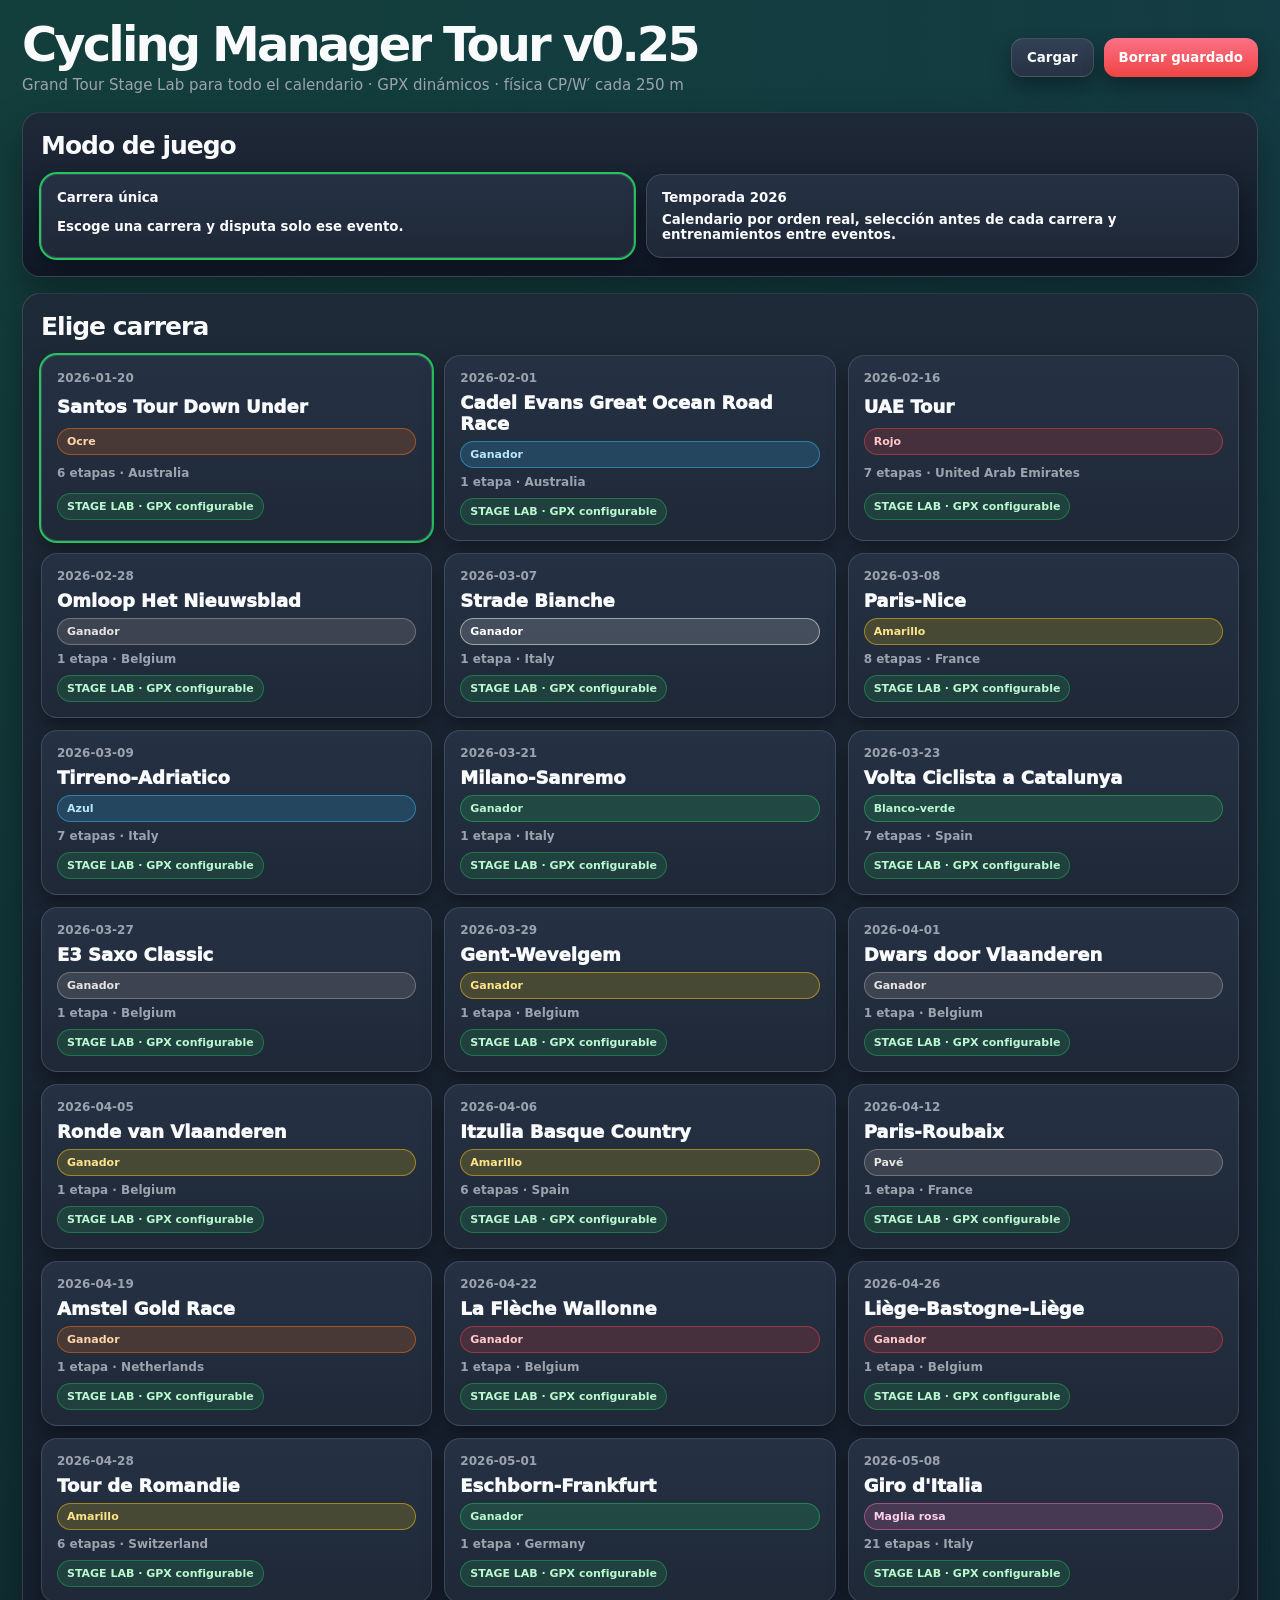
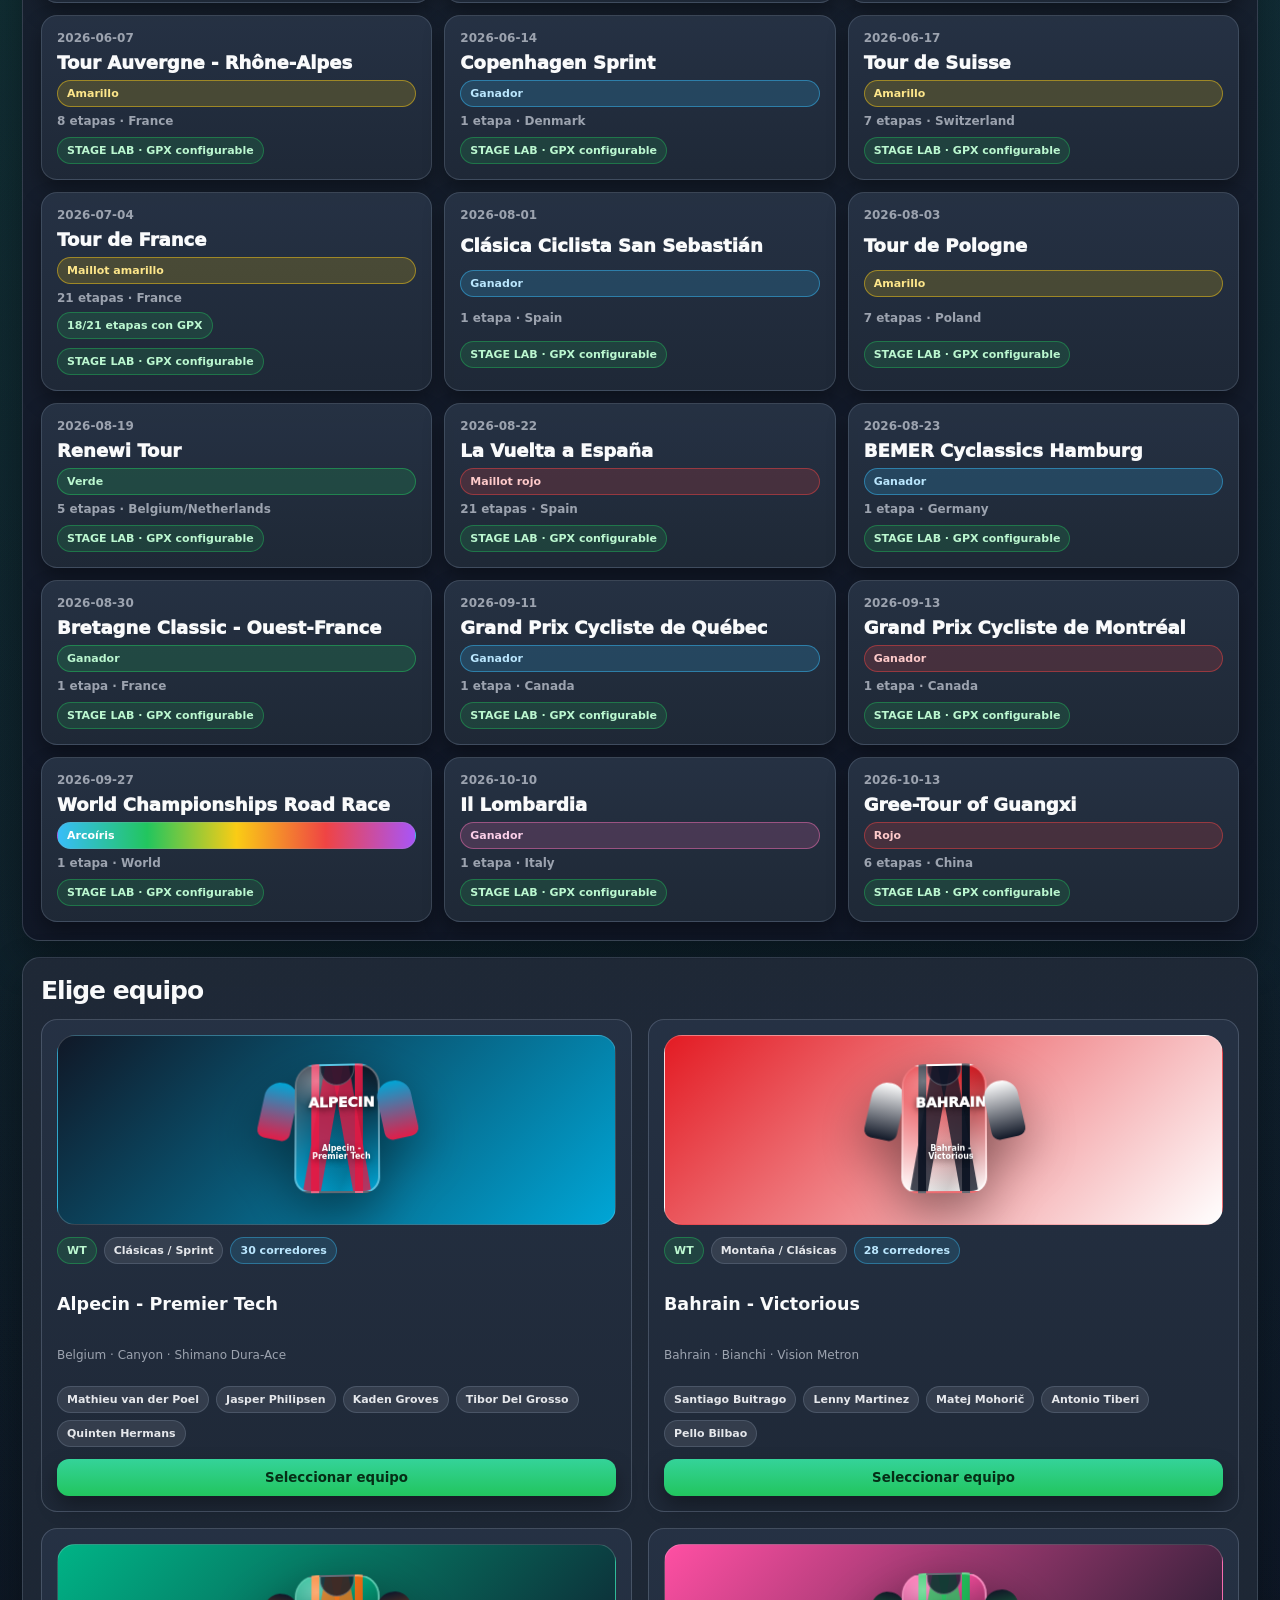
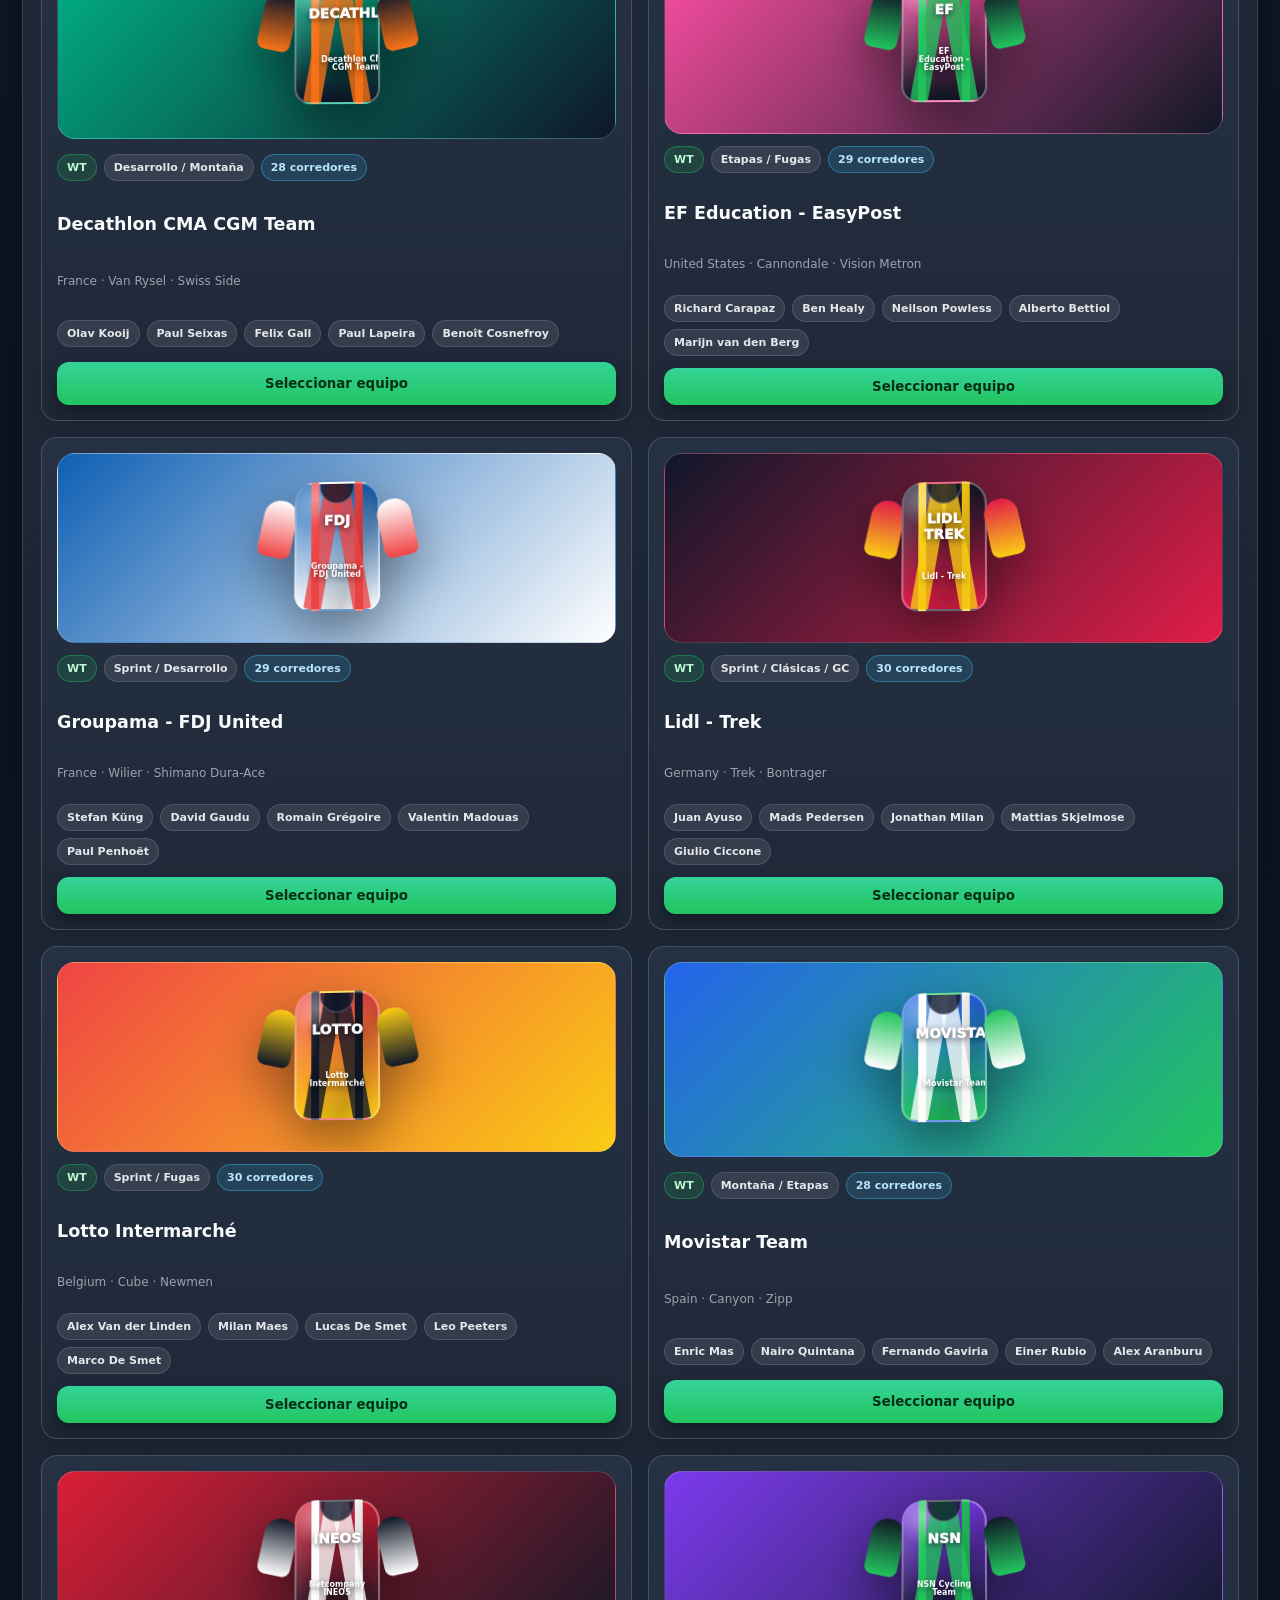
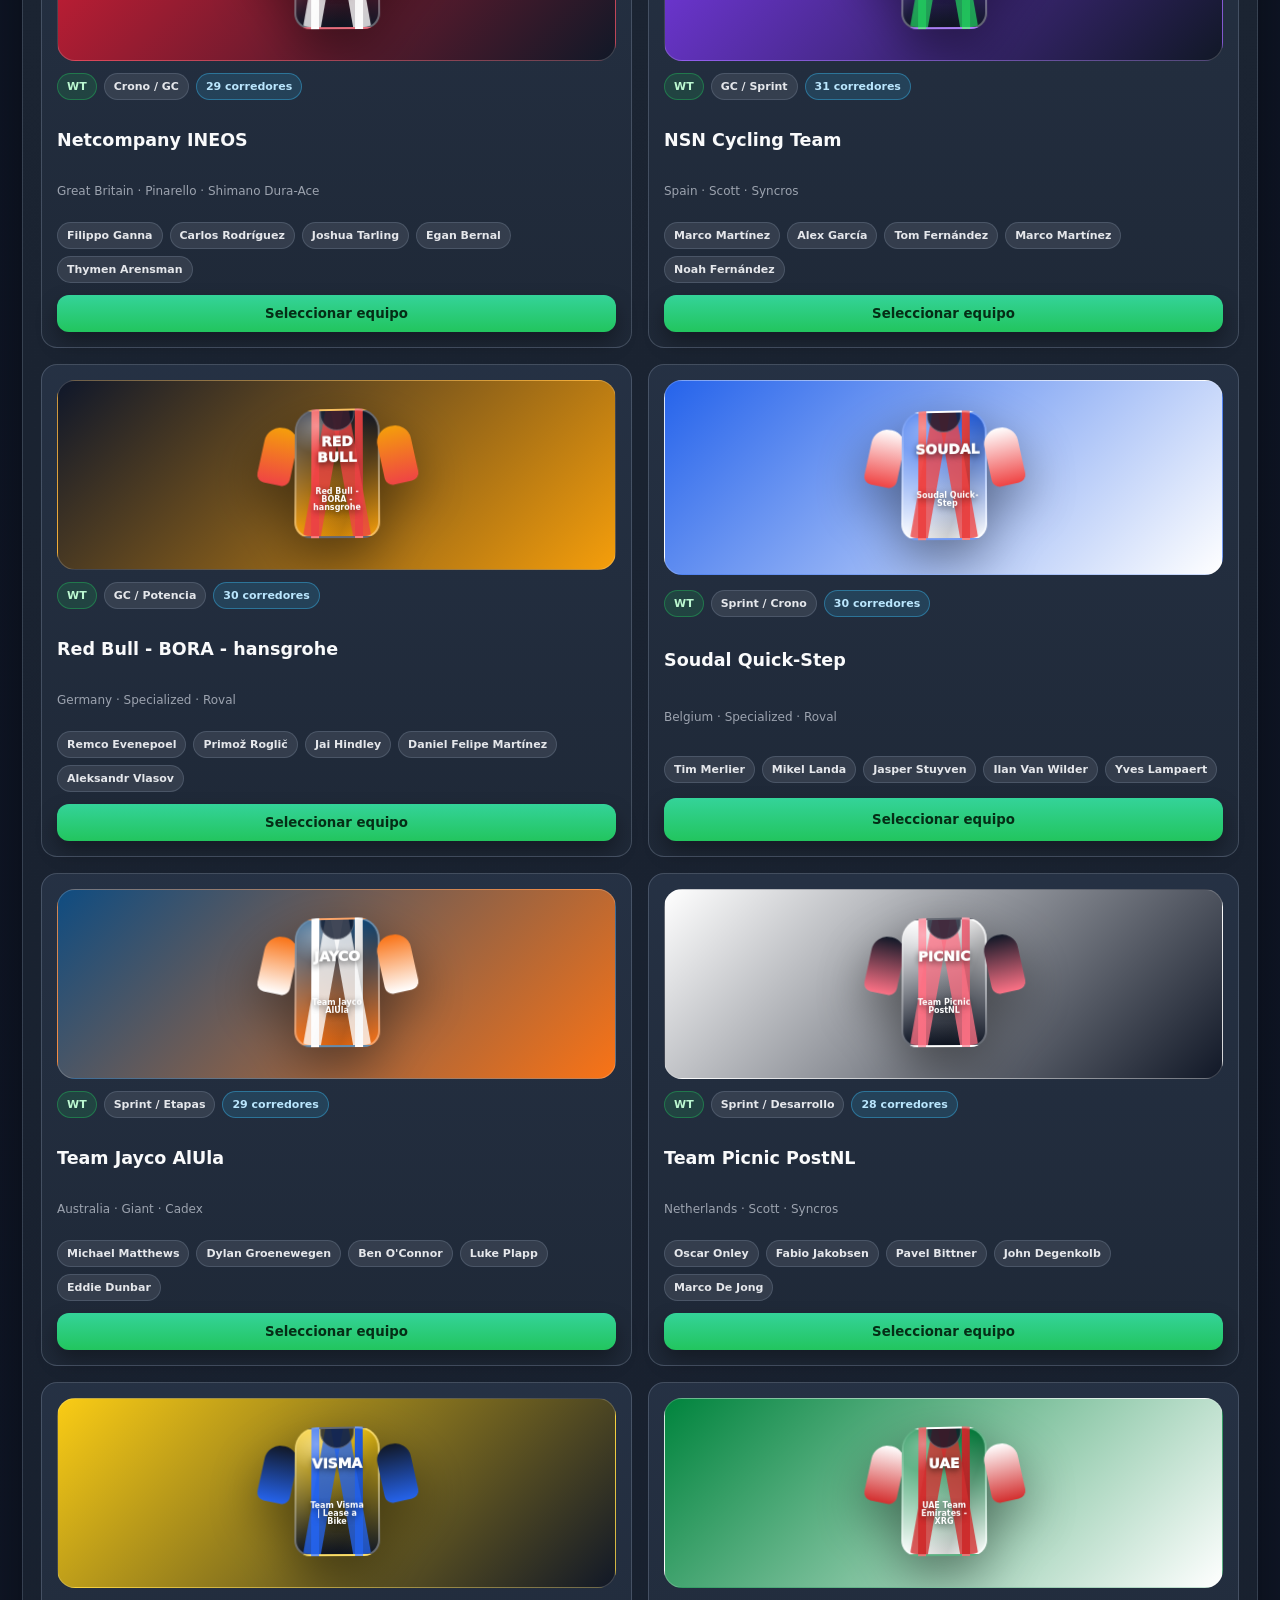
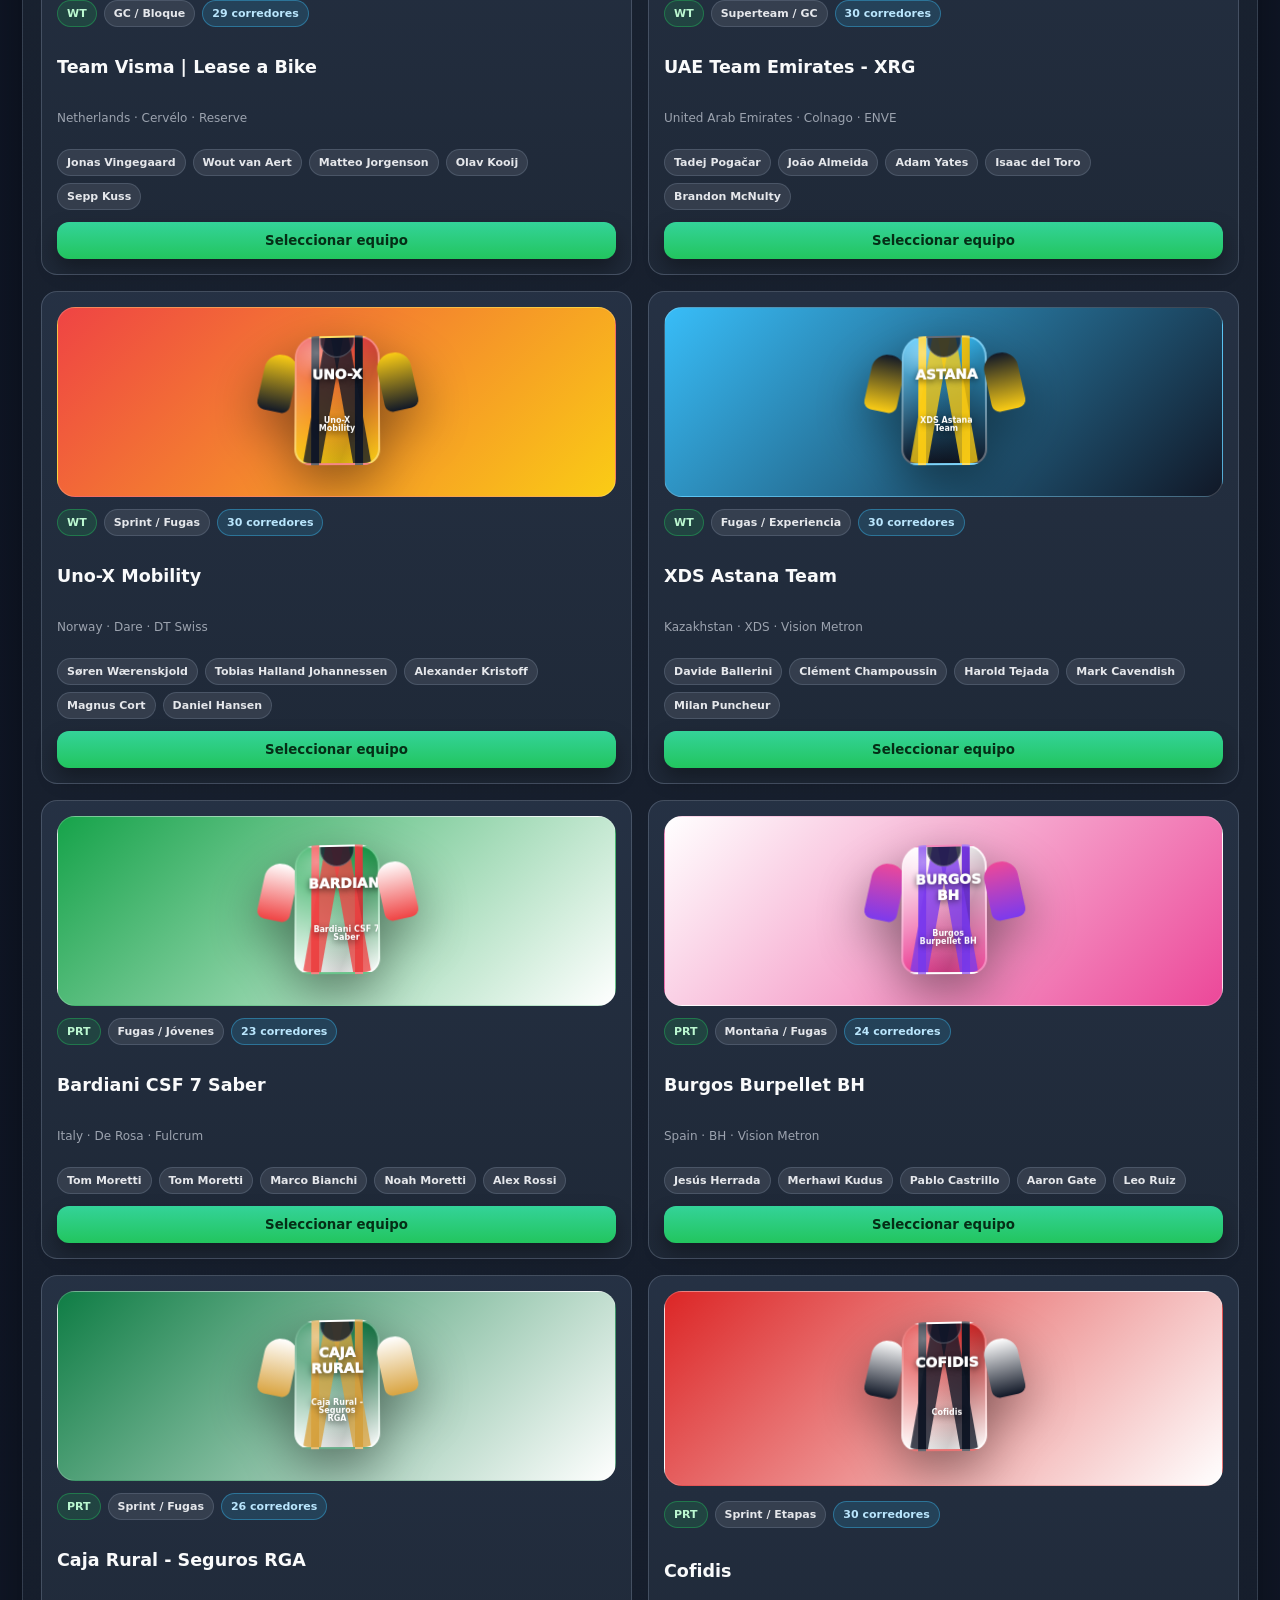
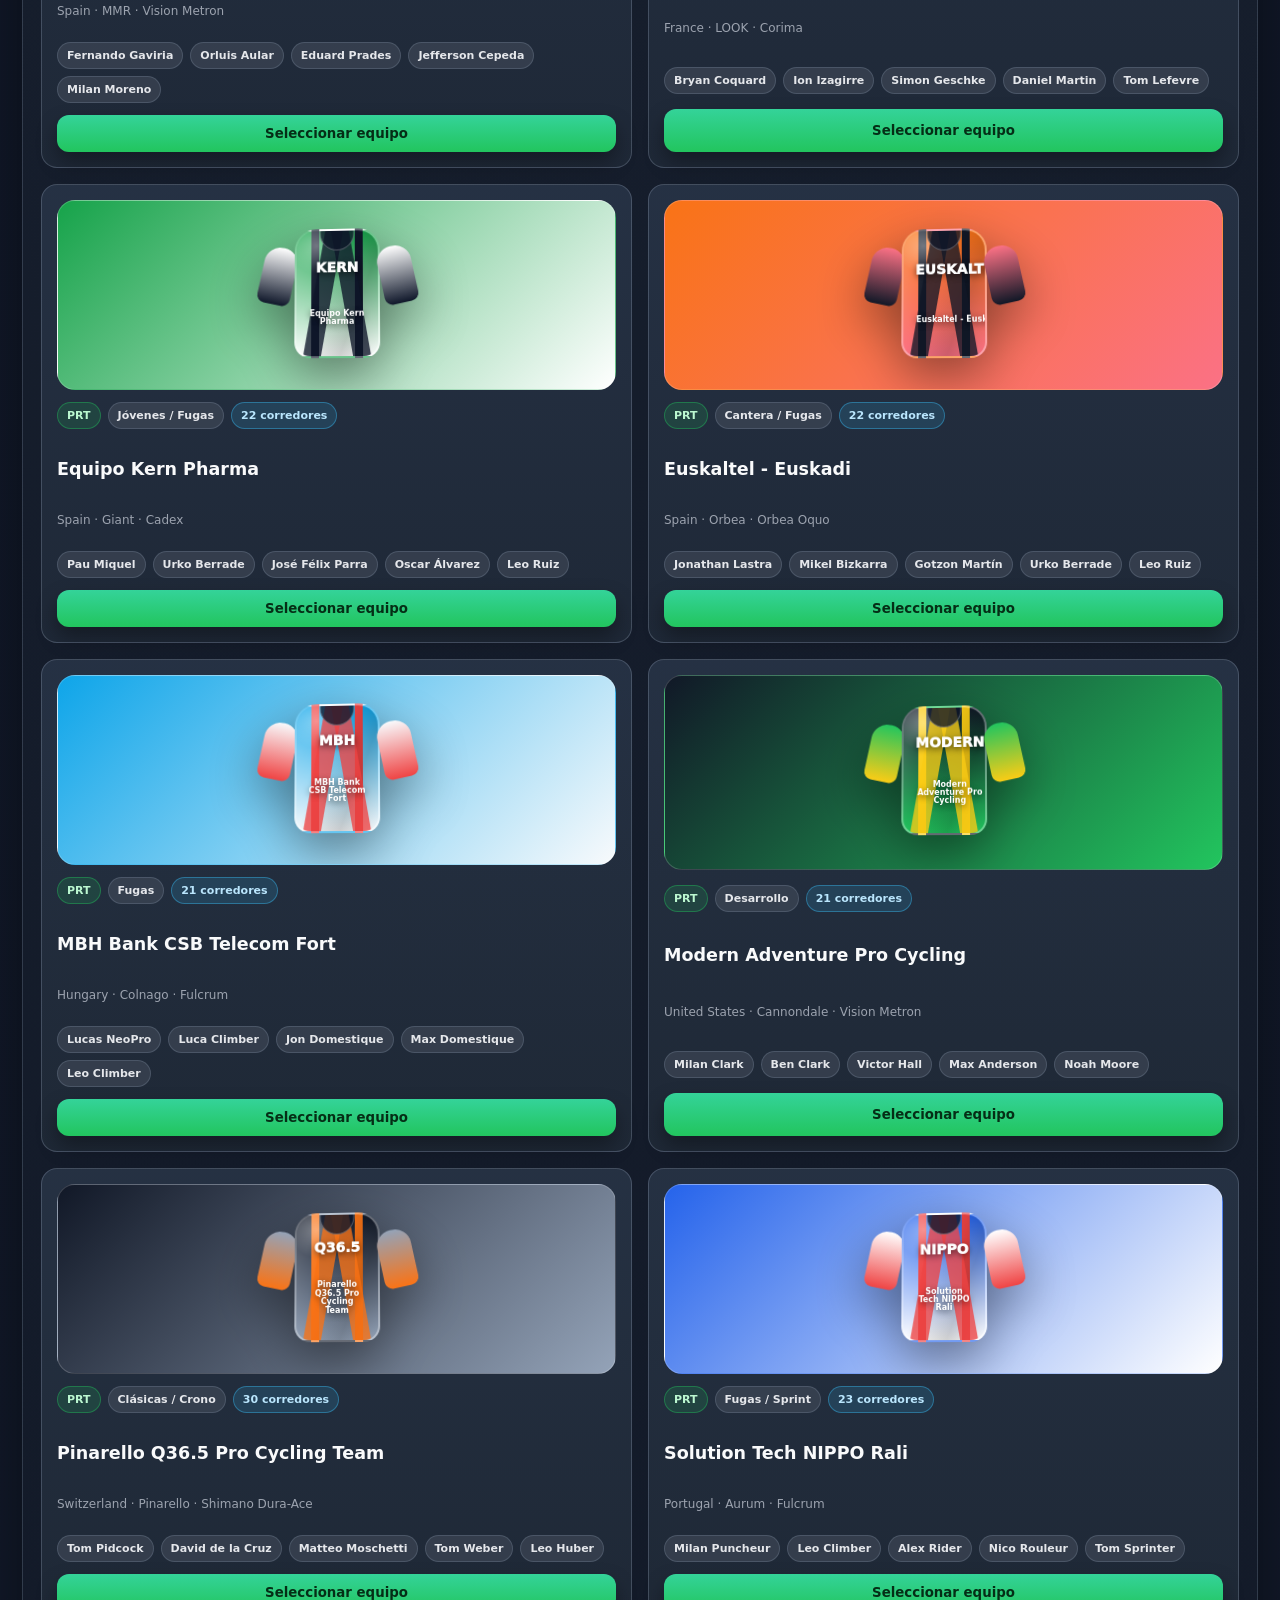
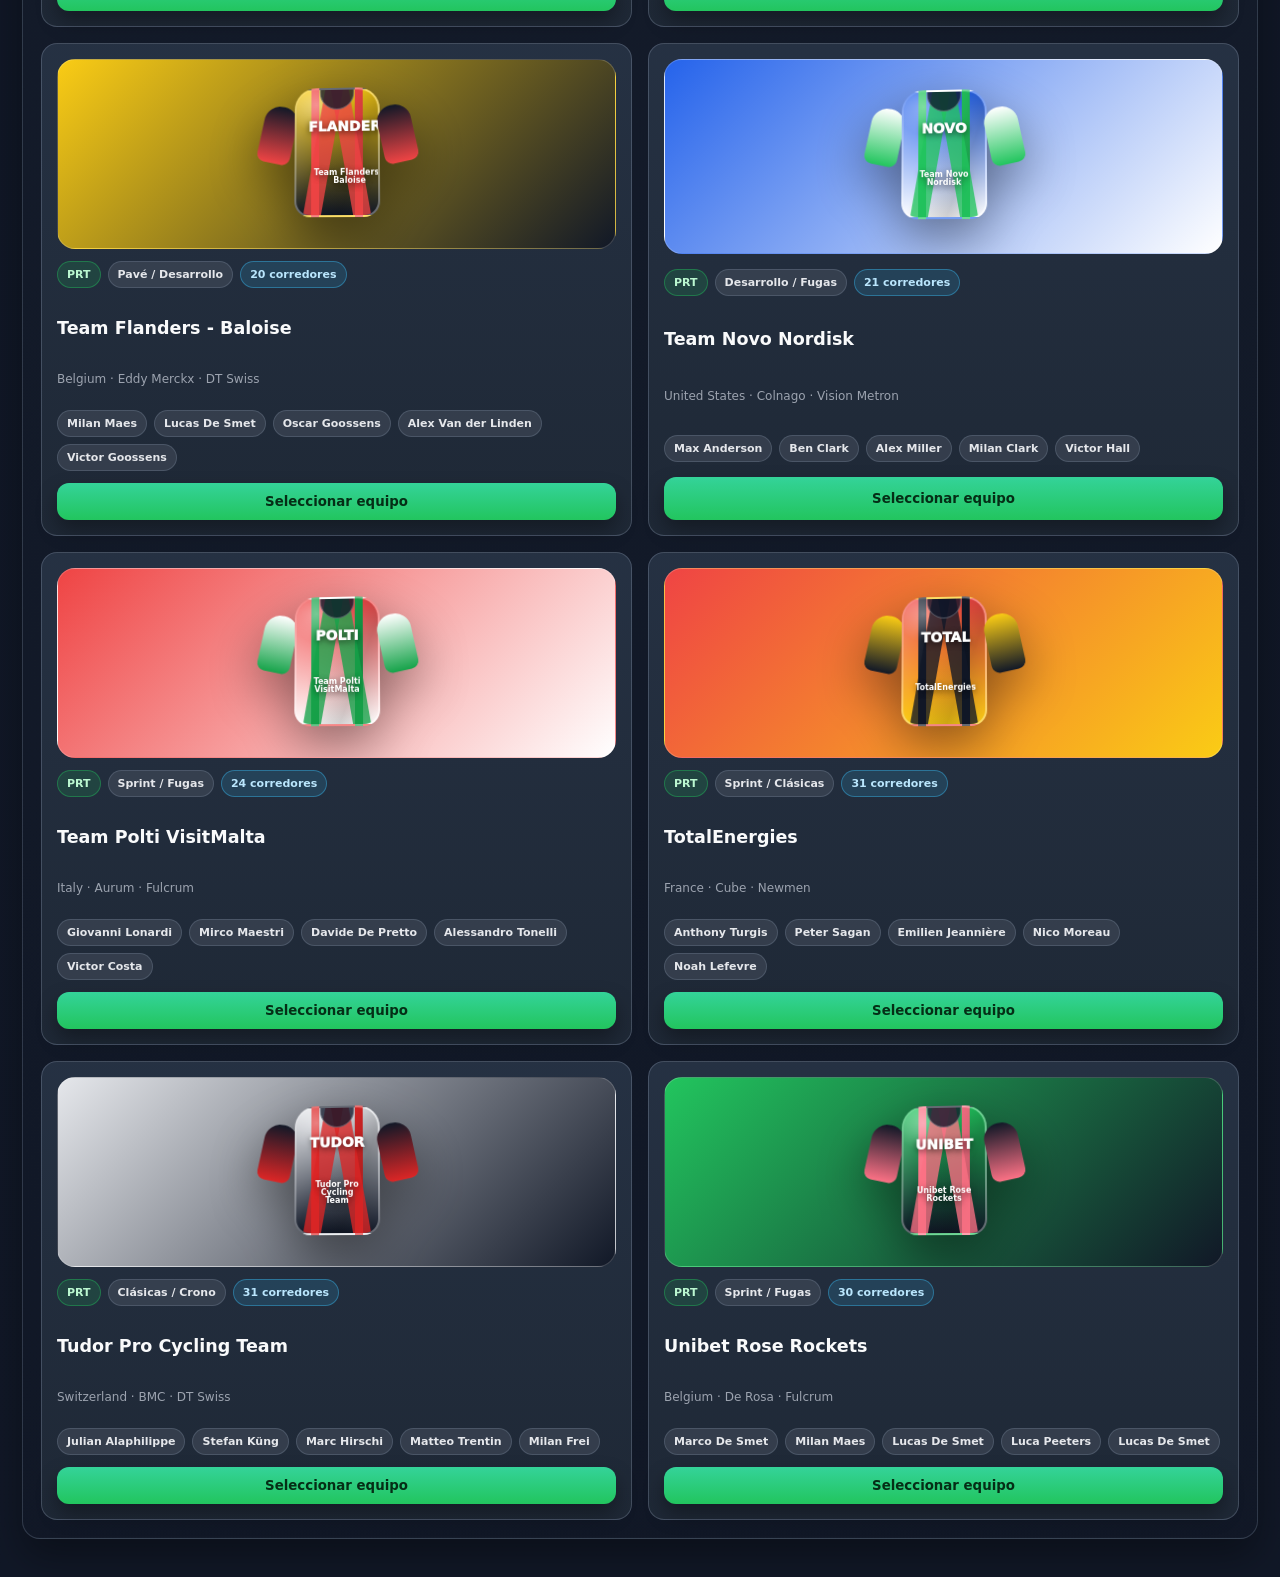
==== index.html @ ff87eb63 "Add files via upload" ====
<!DOCTYPE html>
<html lang="es">
<head>
  <meta charset="UTF-8" />
  <meta name="viewport" content="width=device-width, initial-scale=1.0" />
  <meta name="theme-color" content="#0b1120" />
  <title>Cycling Manager v0.25 · Grand Tour Stage Lab</title>
  <link rel="stylesheet" href="styles.css" />
  <link rel="stylesheet" href="v024.css" />
  <link rel="stylesheet" href="gpx.css" />
  <link rel="stylesheet" href="stage-lab-integration.css" />
</head>
<body>
  <div id="app"></div>

  <script src="data.js"></script>
  <script src="v024-data.js"></script>

  <!-- GPX data and route/elevation engine must load before game.js -->
  <script src="gpx-stage-data.js"></script>
  <script src="gpx-engine.js"></script>

  <script src="game.js"></script>
  <script src="v024-expansion.js"></script>

  <!-- Runtime hooks: 250 m physics + interactive profile/route -->
  <script src="gpx-integration.js"></script>

  <!-- v0.24+ hotfix: robust roster confirmation and safe persistence -->
  <script src="v024-plus-fix.js"></script>

  <!-- v0.25: Grand Tour Stage Lab for every calendar event -->
  <script src="stage-lab-integration.js"></script>
</body>
</html>
---- styles.css ----
/* ============================================================
   CYCLING MANAGER TOUR v0.19
   styles.css
   ============================================================ */
:root{--bg:#0b1120;--panel:#1f2937;--panel2:#263244;--panel3:#334155;--text:#f9fafb;--muted:#9ca3af;--border:rgba(148,163,184,.24);--green:#22c55e;--blue:#38bdf8;--red:#ef4444;--orange:#f59e0b;--yellow:#facc15;--pink:#f472b6;--shadow:rgba(0,0,0,.34);--radius:18px}
*{box-sizing:border-box}body{margin:0;font-family:Inter,system-ui,-apple-system,BlinkMacSystemFont,"Segoe UI",sans-serif;color:var(--text);background:radial-gradient(circle at top left,rgba(34,197,94,.18),transparent 32%),radial-gradient(circle at top right,rgba(56,189,248,.14),transparent 32%),linear-gradient(180deg,#0b1120,#111827);font-size:15px}#app{width:min(100%,1780px);margin:0 auto;padding:22px}button,select,input{font-family:inherit}button{border:0;border-radius:12px;padding:11px 15px;background:linear-gradient(180deg,#34d399,var(--green));color:#052e16;font-weight:900;cursor:pointer;box-shadow:0 10px 20px var(--shadow)}button:hover{filter:brightness(1.07);transform:translateY(-1px)}button.secondary,.tab{background:linear-gradient(180deg,var(--panel3),#273244);color:var(--text);border:1px solid var(--border)}button.danger{background:linear-gradient(180deg,#fb7185,var(--red));color:#fff}select{width:100%;padding:10px;border-radius:12px;background:#0f172a;color:var(--text);border:1px solid var(--border);font-weight:800}input[type=range]{width:100%;accent-color:var(--green)}.header{display:flex;justify-content:space-between;gap:16px;align-items:center;margin-bottom:18px}.header h1{margin:0;font-size:clamp(30px,4vw,48px);letter-spacing:-.06em;line-height:.95}.header p{margin:8px 0 0;color:var(--muted)}.top-actions{display:flex;flex-wrap:wrap;gap:10px;justify-content:flex-end}.panel{background:linear-gradient(180deg,rgba(31,41,55,.98),rgba(17,24,39,.98));border:1px solid var(--border);border-radius:var(--radius);padding:18px;box-shadow:0 18px 38px var(--shadow);overflow-x:auto;margin-bottom:16px}.panel h2{margin:0 0 14px;font-size:25px;letter-spacing:-.04em}.panel h3{margin:18px 0 10px}.grid{display:grid;gap:16px}.grid.teams{grid-template-columns:repeat(2,minmax(0,1fr))}.grid.director{grid-template-columns:minmax(0,1.15fr) minmax(440px,.85fr)}.grid.two,.grid.live-grid{grid-template-columns:minmax(0,1fr) minmax(380px,.75fr)}.muted{color:var(--muted)}.small{font-size:12px}.badge-row,.chip-row,.preset-row{display:flex;gap:7px;flex-wrap:wrap;align-items:center}.badge,.chip{display:inline-flex;align-items:center;padding:6px 9px;border-radius:999px;background:rgba(75,85,99,.48);border:1px solid var(--border);color:#e5e7eb;font-size:11px;font-weight:900}.badge.green{background:rgba(34,197,94,.15);color:#bbf7d0;border-color:rgba(34,197,94,.4)}.badge.blue{background:rgba(56,189,248,.15);color:#bae6fd;border-color:rgba(56,189,248,.4)}.badge.orange{background:rgba(245,158,11,.15);color:#fde68a;border-color:rgba(245,158,11,.4)}.badge.red{background:rgba(239,68,68,.15);color:#fecaca;border-color:rgba(239,68,68,.4)}.jersey-yellow{background:rgba(250,204,21,.18)!important;color:#fde68a!important;border-color:rgba(250,204,21,.48)!important}.jersey-pink{background:rgba(244,114,182,.18)!important;color:#fbcfe8!important;border-color:rgba(244,114,182,.48)!important}.jersey-red{background:rgba(239,68,68,.18)!important;color:#fecaca!important;border-color:rgba(239,68,68,.48)!important}.jersey-green{background:rgba(34,197,94,.18)!important;color:#bbf7d0!important;border-color:rgba(34,197,94,.48)!important}.jersey-blue{background:rgba(56,189,248,.18)!important;color:#bae6fd!important;border-color:rgba(56,189,248,.48)!important}.jersey-white{background:rgba(255,255,255,.16)!important;color:#fff!important;border-color:rgba(255,255,255,.48)!important}.jersey-cobbles{background:rgba(168,162,158,.2)!important;color:#e7e5e4!important;border-color:rgba(168,162,158,.5)!important}.jersey-orange{background:rgba(249,115,22,.18)!important;color:#fed7aa!important;border-color:rgba(249,115,22,.48)!important}.jersey-rainbow{background:linear-gradient(90deg,#38bdf8,#22c55e,#facc15,#ef4444,#a855f7)!important;color:#fff!important}.jersey-polka{background:radial-gradient(circle at 20% 30%,#ef4444 0 10%,transparent 11%),radial-gradient(circle at 70% 45%,#ef4444 0 9%,transparent 10%),rgba(255,255,255,.15)!important;color:#fff!important}.mode-grid,.race-grid{display:grid;grid-template-columns:repeat(2,minmax(0,1fr));gap:12px}.race-grid{grid-template-columns:repeat(3,minmax(0,1fr))}.mode-card,.race-card,.team-card,.roster-card,.status-card,.rider-control,.material-card,.role-card,.leader-card,.podium-card,.mini-class,.calendar-card,.nutrition-card,.live-rider-card,.training-card,.weather-panel,.ttt-box{background:linear-gradient(180deg,rgba(38,50,68,.98),rgba(31,41,55,.98));border:1px solid var(--border);border-radius:16px;padding:15px}.mode-card,.race-card,.roster-card,.training-card{display:grid;gap:7px;text-align:left;color:var(--text)}.mode-card.active,.race-card.active,.training-card.active{outline:2px solid var(--green)}.race-date{color:#9ca3af;font-size:12px;font-weight:900}.race-title{font-size:18px;font-weight:950}.team-card{display:grid;gap:12px;border-color:rgba(148,163,184,.3)}.season-calendar{display:grid;grid-template-columns:repeat(4,minmax(0,1fr));gap:10px;max-height:560px;overflow:auto;padding-right:6px}.calendar-card{display:grid;gap:6px}.calendar-card.active{outline:2px solid var(--green)}.jersey-card{min-height:190px;display:grid;place-items:center;border-radius:18px;overflow:hidden;perspective:900px;background:linear-gradient(135deg,var(--team-primary),var(--team-secondary));border:1px solid rgba(255,255,255,.18)}.jersey-3d{width:154px;height:134px;display:grid;grid-template-columns:34px 1fr 34px;align-items:start;filter:drop-shadow(0 18px 25px rgba(0,0,0,.42));transform:rotateX(6deg) rotateY(-7deg);transition:.18s ease}.team-card:hover .jersey-3d{transform:rotateX(3deg) rotateY(5deg) scale(1.025)}.jersey-sleeve{height:58px;margin-top:18px;background:linear-gradient(180deg,var(--team-secondary),var(--team-accent));border-radius:16px 16px 8px 8px}.jersey-sleeve.left{transform:rotate(12deg)}.jersey-sleeve.right{transform:rotate(-12deg)}.jersey-body{position:relative;overflow:hidden;height:130px;display:grid;place-items:center;text-align:center;padding:12px;border-radius:22px 22px 16px 16px;background:linear-gradient(90deg,transparent 0 18%,var(--team-accent) 18% 28%,transparent 28% 72%,var(--team-accent) 72% 82%,transparent 82% 100%),linear-gradient(180deg,var(--team-primary),var(--team-secondary));border:2px solid rgba(255,255,255,.35)}.jersey-body:before{content:"";position:absolute;inset:0;background:radial-gradient(circle at 25% 12%,rgba(255,255,255,.35),transparent 22%),linear-gradient(110deg,rgba(255,255,255,.22),transparent 36%,rgba(0,0,0,.18) 70%,transparent)}.jersey-neck{position:absolute;top:-2px;left:50%;width:35px;height:22px;transform:translateX(-50%);background:rgba(15,23,42,.78);border-radius:0 0 18px 18px;border:1px solid rgba(255,255,255,.28);z-index:4}.stripe{position:absolute;top:0;bottom:0;width:18px;background:var(--team-accent);opacity:.78;z-index:1}.stripe-a{left:18px;transform:skewX(-10deg)}.stripe-b{right:18px;transform:skewX(10deg)}.jersey-body span,.jersey-body small{position:relative;z-index:5;color:#fff;text-shadow:0 2px 6px rgba(0,0,0,.6)}.jersey-body span{font-size:14px;font-weight:950}.jersey-body small{display:block;max-width:90px;font-size:8px;line-height:1.05;font-weight:800}.sticky-panel{position:sticky;top:10px;z-index:20}.roster-summary{display:grid;grid-template-columns:280px 1fr;gap:16px;align-items:center}.roster-grid{display:grid;grid-template-columns:repeat(4,minmax(0,1fr));gap:12px}.roster-card.selected{outline:2px solid var(--green);background:linear-gradient(180deg,rgba(34,197,94,.16),rgba(31,41,55,.98))}.chip.selected{background:rgba(34,197,94,.18);color:#bbf7d0;border-color:rgba(34,197,94,.45)}.mini-stats{display:grid;grid-template-columns:repeat(5,1fr);gap:5px;margin-top:10px}.mini-stats span{background:rgba(15,23,42,.48);border:1px solid var(--border);border-radius:10px;padding:6px;text-align:center;font-size:11px;font-weight:850}.tabs{display:flex;gap:8px;flex-wrap:wrap;margin:16px 0}.tab.active{background:linear-gradient(180deg,#34d399,var(--green));color:#052e16}.actionbar{position:sticky;top:10px;z-index:35;display:flex;justify-content:space-between;align-items:center;gap:14px;margin-bottom:16px;padding:14px;border-radius:18px;border:1px solid rgba(34,197,94,.42);background:rgba(15,23,42,.94);backdrop-filter:blur(14px);box-shadow:0 18px 34px rgba(0,0,0,.38)}.actionbar.live{border-color:rgba(56,189,248,.48)}.actionbar strong{font-size:18px}.actionbar p{margin:4px 0 0;color:var(--muted)}.actionbar-buttons{display:flex;gap:10px;flex-wrap:wrap}.bar{height:8px;margin-top:9px;background:rgba(31,41,55,.9);border-radius:999px;overflow:hidden;border:1px solid var(--border)}.bar div{height:100%;background:linear-gradient(90deg,var(--blue),var(--green))}.weather-panel{display:grid;grid-template-columns:1.2fr repeat(3,1fr);gap:10px;margin-bottom:14px}.weather-panel div{display:grid;gap:2px}.weather-panel span,.weather-panel small{color:var(--muted);font-size:12px}.stage-profile-card{display:grid;gap:12px}.stage-title-row{display:flex;justify-content:space-between;gap:14px;align-items:flex-start}.stage-title-row h2{margin:0}.stage-title-row p{margin:5px 0 0;color:var(--muted)}.profile-svg{background:rgba(15,23,42,.58);border:1px solid var(--border);border-radius:16px;overflow:hidden}.profile-svg svg{width:100%;min-height:280px;display:block}.profile-area{fill:rgba(34,197,94,.12)}.profile-line{fill:none;stroke:#86efac;stroke-width:3;stroke-linecap:round;stroke-linejoin:round}.climb-line{stroke:rgba(250,204,21,.6);stroke-dasharray:4 4}.climb-dot{fill:#ef4444;stroke:#fff;stroke-width:1.5}.svg-label{fill:#f9fafb;font-size:11px;font-weight:900;paint-order:stroke;stroke:rgba(15,23,42,.9);stroke-width:4px}.svg-icon{fill:#e5e7eb;font-size:12px;font-weight:900;paint-order:stroke;stroke:rgba(15,23,42,.9);stroke-width:4px}.group-dot.break{fill:#f97316}.group-dot.attack{fill:#a855f7}.group-dot.fav{fill:#22c55e}.group-dot.peloton{fill:#38bdf8}.group-dot.second{fill:#facc15}.group-dot.dropped{fill:#ef4444}.terrain{height:12px;border-radius:4px;opacity:.9}.terrain.flat{fill:#22c55e;background:#22c55e}.terrain.climb{fill:#f97316;background:#f97316}.terrain.hilly{fill:#f59e0b;background:#f59e0b}.terrain.cobbles{fill:#a8a29e;background:#a8a29e}.terrain.wall{fill:#a855f7;background:#a855f7}.terrain.final{fill:#ef4444;background:#ef4444}.terrain.tt{fill:#38bdf8;background:#38bdf8}.legend{display:flex;flex-wrap:wrap;gap:9px}.legend span{display:inline-flex;align-items:center;gap:6px;color:var(--muted);font-size:12px;font-weight:850}.legend b{width:14px;height:14px;display:inline-block;border-radius:4px}.sector-grid{display:grid;grid-template-columns:repeat(3,minmax(0,1fr));gap:8px}.sector-card,.sector-focus,.advice,.radar{background:rgba(15,23,42,.48);border:1px solid var(--border);border-radius:14px;padding:12px}.sector-card{display:grid;gap:3px}.sector-card span,.sector-card small{color:var(--muted);font-size:12px}.advice{display:grid;grid-template-columns:auto 1fr;gap:12px;margin-top:14px}.advice>span{font-size:32px}.advice strong{font-size:17px}.advice p{margin:4px 0 0;color:#d1d5db}.advice.high{border-color:rgba(239,68,68,.45);background:rgba(239,68,68,.11)}.advice.medium{border-color:rgba(245,158,11,.45);background:rgba(245,158,11,.11)}.advice.low{border-color:rgba(34,197,94,.35);background:rgba(34,197,94,.10)}.tv-lanes{display:grid;gap:9px;margin-top:16px}.lane{display:grid;grid-template-columns:170px 1fr;gap:10px;align-items:center;min-height:48px;padding:10px 12px;border-radius:14px;background:rgba(15,23,42,.52);border:1px solid var(--border);border-left:5px solid rgba(148,163,184,.4)}.lane.break{border-left-color:#f97316}.lane.attack{border-left-color:#a855f7}.lane.fav{border-left-color:#22c55e}.lane.peloton{border-left-color:#38bdf8}.lane.second{border-left-color:#facc15}.lane.dropped{border-left-color:#ef4444}.lane strong{font-size:14px}.lane span{color:var(--muted);font-size:12px}.lane-chips{grid-column:1/-1;display:flex;gap:6px;flex-wrap:wrap}.lane-chips b{display:inline-flex;padding:5px 7px;border-radius:999px;background:rgba(75,85,99,.45);border:1px solid var(--border);font-size:11px}.lane-chips b.mine{background:rgba(34,197,94,.16);color:#bbf7d0;border-color:rgba(34,197,94,.45)}.lane-chips b.rival{background:rgba(239,68,68,.16);color:#fecaca;border-color:rgba(239,68,68,.45)}.quick-grid{display:grid;grid-template-columns:repeat(2,minmax(0,1fr));gap:10px;margin-bottom:14px}.role-card{display:grid;gap:8px}.role-card span{color:var(--muted);font-weight:850}.strategy-list{display:grid;gap:12px;max-height:760px;overflow-y:auto;padding-right:6px}.rider-control.protected,.live-rider-card.protected{border-color:rgba(250,204,21,.62);box-shadow:0 0 0 1px rgba(250,204,21,.15)}.rider-control,.live-rider-card{display:grid;gap:9px}.rider-control h3,.live-rider-card h3{margin:0}.rider-control label,.material-card label,.live-rider-card label,.ttt-box label{color:var(--muted);font-size:11px;font-weight:900;text-transform:uppercase;letter-spacing:.06em}.ttt-box{display:grid;gap:8px;margin:12px 0}.radio-list{display:grid;gap:8px;max-height:420px;overflow-y:auto;padding-right:6px}.radio{background:rgba(15,23,42,.52);border:1px solid var(--border);border-radius:12px;padding:10px}.radio span{display:block;color:var(--blue);font-size:11px;font-weight:900;margin-bottom:4px}.radio p{margin:0;color:#d1d5db;font-size:13px;line-height:1.4}.radar{margin:12px 0}.radar h3{margin:0 0 8px}.radar-row{display:flex;justify-content:space-between;gap:10px;padding:7px 0;border-bottom:1px solid rgba(148,163,184,.13)}.radar-row span{color:#fecaca;font-weight:850}.energy-map{display:grid;grid-template-columns:repeat(4,minmax(0,1fr));gap:8px;margin-bottom:14px}.energy{display:flex;justify-content:space-between;gap:10px;padding:10px;border-radius:13px;border:1px solid var(--border);background:rgba(15,23,42,.48)}.energy.good{border-color:rgba(34,197,94,.45);background:rgba(34,197,94,.12)}.energy.warn{border-color:rgba(245,158,11,.45);background:rgba(245,158,11,.12)}.energy.bad{border-color:rgba(239,68,68,.45);background:rgba(239,68,68,.12)}.live-rider-grid{display:grid;grid-template-columns:repeat(2,minmax(0,1fr));gap:12px}.nutrition-stock{display:grid;grid-template-columns:repeat(3,minmax(0,1fr));gap:10px;margin-top:12px}.nutrition-card{display:grid;gap:4px}.nutrition-card span{color:var(--green);font-weight:900}.nutrition-card small{color:var(--muted)}.nutrition-actions{display:grid;grid-template-columns:repeat(3,minmax(0,1fr));gap:6px}.nutrition-actions button{padding:8px;font-size:11px}.material-grid{display:grid;grid-template-columns:repeat(4,minmax(0,1fr));gap:12px}.material-card{display:grid;gap:10px}.bike-visual{position:relative;height:96px;border-radius:14px;background:radial-gradient(circle at 30% 60%,rgba(56,189,248,.18),transparent 25%),rgba(15,23,42,.48);border:1px solid var(--border);overflow:hidden}.wheel{position:absolute;bottom:18px;width:38px;height:38px;border:5px solid #e5e7eb;border-radius:50%;box-shadow:inset 0 0 0 2px rgba(15,23,42,.9)}.w1{left:34px}.w2{right:34px}.bike-frame{position:absolute;left:54px;right:54px;bottom:38px;height:30px;border-bottom:5px solid var(--green);border-left:5px solid var(--green);border-right:5px solid var(--green);transform:skewX(-18deg)}.leader-strip{display:grid;grid-template-columns:repeat(5,minmax(0,1fr));gap:12px}.leader-card{display:grid;gap:5px}.leader-card span{font-size:11px;font-weight:950;text-transform:uppercase;letter-spacing:.06em}.leader-card small{color:var(--muted)}.classification-scroll{max-height:calc(100vh - 260px);min-height:280px;overflow:auto;border:1px solid var(--border);border-radius:14px;background:rgba(15,23,42,.34)}.mini-scroll{max-height:360px;overflow:auto;border:1px solid rgba(148,163,184,.16);border-radius:12px;background:rgba(15,23,42,.28)}.classification-scroll table{min-width:1050px}.mini-scroll table{min-width:390px}table{width:100%;border-collapse:collapse;font-size:13px}thead th{position:sticky;top:0;z-index:3}th,td{padding:9px 10px;border-bottom:1px solid rgba(75,85,99,.55);text-align:left}th{background:rgba(55,65,81,.98);color:#e5e7eb;font-size:11px;text-transform:uppercase;letter-spacing:.05em}tbody tr:nth-child(even) td{background:rgba(15,23,42,.45)}tr.user-team td{color:#bbf7d0;font-weight:850}tr.race-leader td{font-weight:950}.podium{display:grid;grid-template-columns:repeat(3,minmax(0,1fr));gap:12px}.podium-card h3{margin:8px 0}.training-grid{display:grid;grid-template-columns:repeat(3,minmax(0,1fr));gap:12px}.training-card em{color:#bbf7d0;font-style:normal;font-size:12px}.toast{position:fixed;left:50%;bottom:22px;transform:translateX(-50%);background:rgba(15,23,42,.96);border:1px solid var(--border);color:#fff;border-radius:999px;padding:10px 16px;z-index:999;box-shadow:0 18px 30px rgba(0,0,0,.38);font-weight:850}.classification-scroll::-webkit-scrollbar,.mini-scroll::-webkit-scrollbar,.strategy-list::-webkit-scrollbar,.radio-list::-webkit-scrollbar,.season-calendar::-webkit-scrollbar{width:10px;height:10px}.classification-scroll::-webkit-scrollbar-track,.mini-scroll::-webkit-scrollbar-track,.strategy-list::-webkit-scrollbar-track,.radio-list::-webkit-scrollbar-track,.season-calendar::-webkit-scrollbar-track{background:rgba(15,23,42,.55);border-radius:999px}.classification-scroll::-webkit-scrollbar-thumb,.mini-scroll::-webkit-scrollbar-thumb,.strategy-list::-webkit-scrollbar-thumb,.radio-list::-webkit-scrollbar-thumb,.season-calendar::-webkit-scrollbar-thumb{background:rgba(148,163,184,.45);border-radius:999px}.classification-scroll::-webkit-scrollbar-thumb:hover,.mini-scroll::-webkit-scrollbar-thumb:hover{background:rgba(34,197,94,.55)}@media(max-width:1450px){.grid.director,.grid.two,.grid.live-grid{grid-template-columns:1fr}.roster-grid,.material-grid{grid-template-columns:repeat(3,minmax(0,1fr))}.leader-strip{grid-template-columns:repeat(3,minmax(0,1fr))}.sector-grid{grid-template-columns:repeat(2,minmax(0,1fr))}.weather-panel{grid-template-columns:repeat(2,1fr)}.training-grid{grid-template-columns:repeat(2,1fr)}}@media(max-width:980px){#app{padding:14px}.header{flex-direction:column;align-items:flex-start}.top-actions{justify-content:flex-start}.grid.teams,.race-grid,.mode-grid,.roster-grid,.material-grid,.leader-strip,.quick-grid,.energy-map,.podium,.season-calendar,.nutrition-stock,.live-rider-grid,.training-grid,.weather-panel{grid-template-columns:1fr}.roster-summary{grid-template-columns:1fr}.actionbar{position:static;flex-direction:column;align-items:stretch}.actionbar-buttons{flex-direction:column}.lane{grid-template-columns:1fr}.sector-grid{grid-template-columns:1fr}button{width:100%}.classification-scroll{max-height:70vh}}


/* v0.19 profile climb bands */
.climb-band{fill:rgba(249,115,22,.075);stroke:rgba(249,115,22,.18);stroke-width:1}.climb-band.hard{fill:rgba(239,68,68,.10);stroke:rgba(239,68,68,.24)}.climb-start-line{stroke:rgba(255,255,255,.22);stroke-dasharray:2 5}.small-label{font-size:9px;opacity:.78}

/* ============================================================
   v0.19 Race Director Pro visual layer
   ============================================================ */
.actionbar-mini{display:flex;gap:7px;flex-wrap:wrap;margin-top:9px}.control-pill{display:inline-flex;align-items:center;gap:5px;padding:5px 9px;border-radius:999px;background:rgba(75,85,99,.42);border:1px solid var(--border);font-size:11px;font-weight:950;color:#e5e7eb}.control-pill.good{background:rgba(34,197,94,.14);border-color:rgba(34,197,94,.42);color:#bbf7d0}.control-pill.warning{background:rgba(245,158,11,.14);border-color:rgba(245,158,11,.48);color:#fde68a}.control-pill.danger{background:rgba(239,68,68,.14);border-color:rgba(239,68,68,.48);color:#fecaca}.race-control-panel{display:grid;grid-template-columns:220px 1fr;gap:12px;margin:12px 0 14px;padding:14px;border-radius:18px;border:1px solid var(--border);background:rgba(15,23,42,.42)}.race-control-panel.good{border-color:rgba(34,197,94,.42);background:linear-gradient(180deg,rgba(34,197,94,.10),rgba(15,23,42,.42))}.race-control-panel.warning{border-color:rgba(245,158,11,.50);background:linear-gradient(180deg,rgba(245,158,11,.11),rgba(15,23,42,.42))}.race-control-panel.danger{border-color:rgba(239,68,68,.55);background:linear-gradient(180deg,rgba(239,68,68,.13),rgba(15,23,42,.42))}.control-gauge{display:grid;place-items:center;text-align:center;border-radius:16px;background:rgba(15,23,42,.46);border:1px solid rgba(148,163,184,.18);padding:12px}.control-gauge span{font-size:34px}.control-gauge strong{font-size:20px;letter-spacing:-.04em}.control-gauge small{color:var(--muted);font-weight:850;text-transform:uppercase;font-size:10px}.control-data-grid{display:grid;grid-template-columns:repeat(4,minmax(0,1fr));gap:8px}.control-data-grid div{background:rgba(15,23,42,.50);border:1px solid rgba(148,163,184,.18);border-radius:14px;padding:10px;display:grid;gap:4px}.control-data-grid b{font-size:15px;color:#fff}.control-data-grid span{font-size:11px;color:var(--muted);font-weight:850;text-transform:uppercase}.threat-panel{display:grid;grid-template-columns:minmax(0,1fr) 180px;gap:16px;align-items:center;margin-top:14px;padding:14px;border-radius:16px;border:1px solid var(--border);background:rgba(15,23,42,.42)}.threat-panel h2,.recommendation-card h2{margin:0 0 6px}.threat-panel p,.recommendation-card p{margin:0;color:#d1d5db;line-height:1.4}.threat-panel.good{border-color:rgba(34,197,94,.38)}.threat-panel.warning{border-color:rgba(245,158,11,.50)}.threat-panel.danger{border-color:rgba(239,68,68,.55)}.threat-meter{height:14px;border-radius:999px;background:rgba(15,23,42,.7);overflow:hidden;border:1px solid rgba(148,163,184,.20)}.threat-meter div{height:100%;background:linear-gradient(90deg,#22c55e,#facc15,#ef4444);border-radius:999px}.recommendation-card{display:flex;justify-content:space-between;align-items:center;gap:14px;margin-top:14px;padding:14px;border-radius:16px;border:1px solid rgba(56,189,248,.36);background:linear-gradient(180deg,rgba(56,189,248,.10),rgba(15,23,42,.42))}.tv-lanes.pro{gap:10px}.lane.chase{border-left-color:#14b8a6}.lane.bus{border-left-color:#fb923c}.group-metrics{grid-column:1/-1;display:flex;gap:7px;flex-wrap:wrap}.group-metrics i{font-style:normal;font-size:10px;padding:4px 7px;border-radius:999px;background:rgba(15,23,42,.55);border:1px solid rgba(148,163,184,.18);color:#cbd5e1}.tv-lanes.chrono .lane{border-left-color:#38bdf8}.race-control-panel+.stage-profile-card{margin-top:4px}.lane.preview{opacity:.9}@media(max-width:980px){.race-control-panel,.threat-panel{grid-template-columns:1fr}.control-data-grid{grid-template-columns:1fr 1fr}.recommendation-card{flex-direction:column;align-items:stretch}}


/* ============================================================
   v0.19 Manager Expansion UI
   ============================================================ */
.manager-strip{display:grid;grid-template-columns:repeat(4,minmax(0,1fr));gap:10px;margin:0 0 14px}.manager-kpi{padding:12px;border:1px solid var(--border);border-radius:14px;background:linear-gradient(180deg,rgba(38,50,68,.96),rgba(15,23,42,.96));display:grid;gap:3px}.manager-kpi span{font-size:11px;text-transform:uppercase;color:var(--muted);font-weight:950}.manager-kpi strong{font-size:19px}.manager-kpi.good{border-color:rgba(34,197,94,.55)}.manager-kpi.warn{border-color:rgba(245,158,11,.55)}.manager-kpi.bad{border-color:rgba(239,68,68,.55)}
.objective-grid,.form-grid,.staff-grid,.market-list,.effect-grid{display:grid;grid-template-columns:repeat(2,minmax(0,1fr));gap:12px}.objective-card,.form-card,.staff-card,.market-card,.objective-mini,.broadcast-script,.broadcast-overlay,.tv-hero,.tv-ticker{background:linear-gradient(180deg,rgba(38,50,68,.98),rgba(15,23,42,.98));border:1px solid var(--border);border-radius:16px;padding:14px}.objective-card.done{border-color:rgba(34,197,94,.55);background:linear-gradient(180deg,rgba(34,197,94,.14),rgba(15,23,42,.98))}.objective-card.mandatory{border-color:rgba(245,158,11,.55)}.objective-card.failed{border-color:rgba(239,68,68,.55)}.objective-bar{height:9px;border-radius:999px;background:rgba(15,23,42,.8);overflow:hidden;border:1px solid var(--border);margin:10px 0}.objective-bar div{height:100%;background:linear-gradient(90deg,var(--blue),var(--green))}.objective-row{display:flex;align-items:center;justify-content:space-between;border-bottom:1px solid rgba(148,163,184,.16);padding:8px 0;gap:10px}.objective-mini button{margin-top:12px}.form-card.good{border-color:rgba(34,197,94,.55)}.form-card.warn{border-color:rgba(245,158,11,.55)}.form-card.bad{border-color:rgba(239,68,68,.55)}.form-card label{font-size:11px;text-transform:uppercase;color:var(--muted);font-weight:950;margin-top:7px}.staff-card.hired{border-color:rgba(34,197,94,.55);opacity:.92}.staff-card button:disabled{opacity:.55;cursor:not-allowed}.effect-grid div{padding:12px;border-radius:12px;background:rgba(15,23,42,.55);border:1px solid var(--border);display:flex;justify-content:space-between}.market-card.youth{border-color:rgba(56,189,248,.55)}.table-btn{padding:6px 9px;font-size:11px;box-shadow:none}.compact-table{max-height:520px}.tv-screen-panel{background:radial-gradient(circle at top left,rgba(56,189,248,.16),transparent 35%),linear-gradient(180deg,rgba(17,24,39,.98),rgba(3,7,18,.98))}.tv-hero{display:grid;grid-template-columns:1fr 1.5fr;gap:12px;margin-bottom:12px}.tv-live{color:#ef4444;font-weight:950;font-size:12px;letter-spacing:.08em}.tv-scoreboard{display:grid;grid-template-columns:repeat(5,minmax(0,1fr));gap:8px}.tv-scoreboard div{padding:10px;border-radius:12px;background:rgba(15,23,42,.7);border:1px solid var(--border);display:grid;gap:3px}.tv-scoreboard span{font-size:10px;text-transform:uppercase;color:var(--muted);font-weight:950}.tv-scoreboard strong{font-size:14px}.tv-ticker{display:flex;gap:8px;overflow:auto;border-radius:999px;padding:8px;background:rgba(15,23,42,.65);border:1px solid var(--border);margin-bottom:12px}.tv-ticker span{white-space:nowrap;background:rgba(56,189,248,.13);border:1px solid rgba(56,189,248,.3);padding:6px 10px;border-radius:999px;font-size:12px;font-weight:850}.broadcast-script{display:grid;gap:8px;margin-top:12px}.broadcast-line{display:grid;grid-template-columns:120px 1fr;gap:10px;padding:8px;border-bottom:1px solid rgba(148,163,184,.14)}.broadcast-line b{color:#93c5fd}.broadcast-overlay{display:grid;grid-template-columns:210px 1fr;gap:12px;margin:12px 0;border-color:rgba(56,189,248,.38)}.broadcast-camera{display:grid;gap:4px}.broadcast-camera span{font-size:11px;color:#f87171;font-weight:950}.broadcast-camera strong{font-size:18px}.broadcast-camera small{color:var(--muted)}.broadcast-lines p{margin:0 0 6px;color:#dbeafe;font-size:12px}.pro-profile .profile-svg{background:linear-gradient(180deg,rgba(15,23,42,.72),rgba(6,15,28,.88))}.profile-gridline{stroke:rgba(148,163,184,.16);stroke-width:1}.profile-kmline{stroke:rgba(148,163,184,.10);stroke-width:1}.alt-label{font-size:9px;opacity:.75}.gradient-bar{display:inline-block;width:14px;height:12px;border-radius:3px}.g-flat{fill:#22c55e;background:#22c55e}.g-up{fill:#84cc16;background:#84cc16}.g-med{fill:#f97316;background:#f97316}.g-hard{fill:#ef4444;background:#ef4444}.g-down{fill:#38bdf8;background:#38bdf8}.climb-band{fill:rgba(245,158,11,.07)}.climb-band.hard{fill:rgba(239,68,68,.10)}.climb-start-line{stroke:rgba(250,204,21,.45);stroke-dasharray:3 4}.small-label{font-size:9px}.group-metrics{display:flex;gap:8px;flex-wrap:wrap;grid-column:1/-1}.group-metrics i{font-style:normal;font-size:11px;color:#cbd5e1;background:rgba(15,23,42,.45);padding:4px 7px;border-radius:999px;border:1px solid rgba(148,163,184,.18)}.lane.chase{border-left-color:#818cf8}.lane.bus{border-left-color:#fb923c}.group-dot.chase{fill:#818cf8}.group-dot.bus{fill:#fb923c}
@media(max-width:1200px){.manager-strip,.tv-scoreboard,.objective-grid,.form-grid,.staff-grid,.market-list,.effect-grid{grid-template-columns:1fr 1fr}.tv-hero,.broadcast-overlay{grid-template-columns:1fr}}@media(max-width:800px){.manager-strip,.tv-scoreboard,.objective-grid,.form-grid,.staff-grid,.market-list,.effect-grid{grid-template-columns:1fr}.broadcast-line{grid-template-columns:1fr}}
---- v024.css ----
/* ============================================================
   CYCLING MANAGER TOUR v0.24
   v024.css
   Capa visual adicional. Se carga después de styles.css.
   ============================================================ */

:root {
  --violet: #a78bfa;
  --teal: #2dd4bf;
  --cyan: #22d3ee;
}

.section-heading {
  display: flex;
  align-items: flex-start;
  justify-content: space-between;
  gap: 16px;
  margin-bottom: 14px;
}

.manager-card,
.contract-card,
.scouting-card,
.mentorship-card,
.technical-card,
.record-card,
.planning-main,
.advanced-tactics,
.narration-box,
.alert-feed {
  background: linear-gradient(180deg, rgba(38,50,68,.98), rgba(15,23,42,.98));
  border: 1px solid var(--border);
  border-radius: 16px;
  padding: 14px;
}

.manager-card,
.contract-card,
.scouting-card,
.mentorship-card,
.technical-card {
  display: grid;
  gap: 9px;
}

.manager-card label,
.contract-card label,
.technical-card label,
.mentorship-card label,
.planning-main label {
  display: grid;
  gap: 5px;
  color: var(--muted);
  font-size: 11px;
  font-weight: 900;
  text-transform: uppercase;
  letter-spacing: .04em;
}

/* Planificación anual */
.planning-layout {
  display: grid;
  grid-template-columns: 260px minmax(0, 1fr);
  gap: 14px;
}

.planning-rider-list {
  display: grid;
  align-content: start;
  gap: 7px;
  max-height: 960px;
  overflow-y: auto;
  padding-right: 4px;
}

.planning-rider {
  display: grid;
  gap: 3px;
  text-align: left;
  background: rgba(15,23,42,.58);
  color: var(--text);
  border: 1px solid var(--border);
  box-shadow: none;
}

.planning-rider span {
  color: var(--muted);
  font-size: 11px;
}

.planning-rider.active {
  border-color: rgba(34,197,94,.72);
  background: rgba(34,197,94,.13);
}

.planning-main {
  display: grid;
  gap: 14px;
}

.target-grid {
  display: grid;
  grid-template-columns: repeat(3, minmax(0, 1fr));
  gap: 8px;
}

.race-check-grid {
  display: grid;
  grid-template-columns: repeat(3, minmax(0, 1fr));
  gap: 7px;
  max-height: 620px;
  overflow-y: auto;
  padding-right: 4px;
}

.race-check {
  display: grid !important;
  grid-template-columns: auto 1fr;
  align-items: center;
  gap: 7px !important;
  padding: 9px;
  border: 1px solid var(--border);
  border-radius: 12px;
  background: rgba(15,23,42,.48);
  text-transform: none !important;
  letter-spacing: 0 !important;
}

.race-check span {
  display: grid;
  gap: 2px;
  color: #e5e7eb;
  font-size: 11px;
}

.race-check b {
  color: var(--blue);
  font-size: 10px;
}

.race-check.selected {
  border-color: rgba(34,197,94,.45);
  background: rgba(34,197,94,.10);
}

.peak-chart {
  border: 1px solid var(--border);
  border-radius: 14px;
  background: rgba(15,23,42,.55);
  overflow: hidden;
}

.peak-chart svg {
  width: 100%;
  min-height: 140px;
  display: block;
}

.peak-marker {
  stroke-width: 2;
  stroke-dasharray: 4 4;
}
.peak-a { stroke: #ef4444; }
.peak-b { stroke: #f59e0b; }
.peak-c { stroke: #38bdf8; }

/* Contratos y cantera */
.manager-tabs,
.camera-buttons {
  display: flex;
  gap: 7px;
  flex-wrap: wrap;
  margin-bottom: 12px;
}

.manager-tabs button.active,
.camera-buttons button.active {
  color: #052e16;
  background: linear-gradient(180deg, #34d399, var(--green));
}

.contract-grid,
.scouting-mission-grid,
.mentorship-grid,
.technical-grid,
.operations-grid,
.advanced-control-grid,
.record-grid {
  display: grid;
  grid-template-columns: repeat(2, minmax(0, 1fr));
  gap: 12px;
}

.contract-card.good { border-color: rgba(34,197,94,.44); }
.contract-card.warn { border-color: rgba(245,158,11,.52); }
.contract-card.bad { border-color: rgba(239,68,68,.55); }

.promise-list {
  display: grid;
  grid-template-columns: repeat(2, minmax(0, 1fr));
  gap: 5px;
}

.promise-list label {
  display: flex !important;
  align-items: center;
  gap: 6px !important;
  padding: 7px;
  border-radius: 10px;
  background: rgba(15,23,42,.45);
  text-transform: none !important;
  letter-spacing: 0 !important;
}

.contract-money {
  display: flex;
  justify-content: space-between;
  gap: 8px;
  flex-wrap: wrap;
  color: var(--muted);
  font-size: 11px;
}

.scouting-card.active {
  border-color: rgba(56,189,248,.58);
  background: linear-gradient(180deg, rgba(56,189,248,.12), rgba(15,23,42,.98));
}

/* Staff y logística */
.logistics-summary {
  display: grid;
  grid-template-columns: repeat(4, minmax(0, 1fr));
  gap: 7px;
}

.logistics-summary div {
  display: grid;
  gap: 3px;
  padding: 10px;
  border-radius: 12px;
  border: 1px solid rgba(148,163,184,.18);
  background: rgba(15,23,42,.48);
}

.logistics-summary span {
  color: var(--muted);
  font-size: 10px;
  text-transform: uppercase;
  font-weight: 900;
}

/* Material técnico */
.technical-grid {
  grid-template-columns: repeat(3, minmax(0, 1fr));
}

/* Táctica avanzada */
.advanced-tactics {
  margin-top: 16px;
  border-color: rgba(167,139,250,.34);
}

.attack-buttons {
  display: grid;
  gap: 7px;
  margin: 12px 0;
}

.attack-row {
  display: grid;
  grid-template-columns: minmax(140px, 1fr) 90px minmax(150px, .8fr) auto;
  align-items: center;
  gap: 7px;
  padding: 8px;
  border: 1px solid rgba(148,163,184,.16);
  border-radius: 12px;
  background: rgba(15,23,42,.45);
}

.attack-row span {
  color: var(--violet);
  font-size: 11px;
  font-weight: 900;
}

.formation-grid {
  display: grid;
  grid-template-columns: repeat(2, minmax(0, 1fr));
  gap: 7px;
}

.formation-grid label {
  display: grid;
  gap: 4px;
  padding: 8px;
  border-radius: 12px;
  background: rgba(15,23,42,.42);
  border: 1px solid rgba(148,163,184,.16);
}

/* Fisiología */
.physiology-preview {
  display: grid;
  grid-template-columns: repeat(4, minmax(0, 1fr));
  gap: 8px;
  margin-top: 14px;
}

.physiology-preview div {
  display: grid;
  gap: 3px;
  padding: 11px;
  border-radius: 13px;
  border: 1px solid rgba(167,139,250,.26);
  background: rgba(76,29,149,.13);
}

.physiology-preview span {
  color: var(--muted);
  font-size: 10px;
  text-transform: uppercase;
  font-weight: 900;
}

.physio-bars {
  display: grid;
  gap: 5px;
}

.physio-bars > span {
  color: var(--muted);
  font-size: 11px;
}

.mini-bar {
  height: 8px;
  overflow: hidden;
  border-radius: 999px;
  background: rgba(15,23,42,.8);
  border: 1px solid var(--border);
}

.mini-bar div {
  height: 100%;
  background: linear-gradient(90deg, #a78bfa, #38bdf8);
}

/* Perfil v0.24 */
.v024-profile .profile-svg svg {
  min-height: 340px;
}

.g-extreme {
  fill: #991b1b;
  background: #991b1b;
}

.pave-band {
  fill: #d6d3d1;
  stroke: #78716c;
  stroke-width: 1;
  opacity: .92;
}

.pave-band.severity-4,
.pave-band.severity-5 {
  fill: #a8a29e;
}

.pave-key {
  display: inline-block;
  width: 16px;
  height: 12px;
  border-radius: 3px;
  background: repeating-linear-gradient(45deg, #d6d3d1 0 3px, #78716c 3px 5px);
}

.group-marker-line {
  stroke: rgba(255,255,255,.16);
  stroke-dasharray: 3 5;
}

/* TV avanzada */
.tv-studio {
  background:
    radial-gradient(circle at 15% 5%, rgba(34,211,238,.16), transparent 28%),
    radial-gradient(circle at 90% 10%, rgba(167,139,250,.13), transparent 30%),
    linear-gradient(180deg, rgba(15,23,42,.99), rgba(2,6,23,.99));
}

.tv-topbar {
  display: grid;
  grid-template-columns: auto minmax(220px, 1fr) repeat(4, auto);
  gap: 10px;
  align-items: center;
  margin-bottom: 10px;
  padding: 10px 13px;
  border-radius: 999px;
  background: rgba(2,6,23,.8);
  border: 1px solid rgba(56,189,248,.34);
  font-size: 12px;
  font-weight: 900;
}

.tv-main-grid {
  display: grid;
  grid-template-columns: minmax(0, 1.6fr) minmax(320px, .6fr);
  gap: 12px;
}

.narration-box,
.alert-feed {
  max-height: 500px;
  overflow-y: auto;
}

.narration-box p {
  display: grid;
  grid-template-columns: 24px 1fr;
  gap: 8px;
  margin: 0;
  padding: 8px 0;
  border-bottom: 1px solid rgba(148,163,184,.14);
  line-height: 1.45;
}

.narration-box p b {
  display: grid;
  place-items: center;
  width: 22px;
  height: 22px;
  border-radius: 50%;
  background: rgba(56,189,248,.16);
  color: #bae6fd;
}

.live-alert {
  display: grid;
  grid-template-columns: 55px 1fr;
  gap: 8px;
  padding: 8px;
  margin-bottom: 6px;
  border: 1px solid var(--border);
  border-radius: 11px;
  background: rgba(15,23,42,.54);
}

.live-alert span {
  color: var(--muted);
  font-size: 10px;
  font-weight: 900;
}

.live-alert p {
  margin: 0;
  font-size: 12px;
}

.live-alert.danger { border-color: rgba(239,68,68,.55); background: rgba(239,68,68,.10); }
.live-alert.warning { border-color: rgba(245,158,11,.48); background: rgba(245,158,11,.09); }
.live-alert.info { border-color: rgba(56,189,248,.43); }

.timeline-ribbon {
  display: flex;
  gap: 7px;
  overflow-x: auto;
  padding: 9px 0 2px;
}

.timeline-ribbon span {
  min-width: 260px;
  padding: 8px;
  border-radius: 12px;
  border: 1px solid var(--border);
  background: rgba(15,23,42,.65);
  font-size: 11px;
}

.timeline-ribbon b {
  margin-right: 6px;
  color: var(--blue);
}

/* Alertas */
.alert-settings {
  display: grid;
  grid-template-columns: repeat(3, minmax(0, 1fr));
  gap: 8px;
}

.alert-setting {
  display: grid;
  grid-template-columns: auto 1fr;
  align-items: center;
  gap: 8px;
  padding: 11px;
  border-radius: 13px;
  border: 1px solid var(--border);
  background: rgba(15,23,42,.48);
}

.alert-setting span {
  display: grid;
  gap: 3px;
}

.alert-setting small {
  color: var(--muted);
}

.alert-setting.danger { border-left: 4px solid #ef4444; }
.alert-setting.warning { border-left: 4px solid #f59e0b; }
.alert-setting.info { border-left: 4px solid #38bdf8; }

/* Telemetría y gráficos */
.chart-grid-v024 {
  display: grid;
  grid-template-columns: repeat(2, minmax(0, 1fr));
  gap: 10px;
  margin-top: 14px;
}

.analysis-chart {
  padding: 11px;
  border-radius: 14px;
  background: rgba(15,23,42,.55);
  border: 1px solid var(--border);
}

.analysis-chart.wide {
  margin-top: 12px;
}

.analysis-chart svg {
  width: 100%;
  display: block;
}

.chart-grid {
  stroke: rgba(148,163,184,.24);
  stroke-width: 1;
}

.chart-line {
  fill: none;
  stroke: #22d3ee;
  stroke-width: 2.5;
  stroke-linecap: round;
  stroke-linejoin: round;
}

.chart-line.form { stroke: #22c55e; }
.chart-line.fatigue { stroke: #ef4444; }

.line-key {
  display: inline-block;
  width: 20px;
  height: 3px;
  margin: 0 6px 2px 10px;
}
.line-key.form { background: #22c55e; }
.line-key.fatigue { background: #ef4444; }

.timeline-list {
  display: grid;
  gap: 6px;
  max-height: 600px;
  overflow-y: auto;
}

.timeline-event {
  display: grid;
  grid-template-columns: 65px 90px 1fr;
  gap: 8px;
  align-items: center;
  padding: 8px;
  border-radius: 11px;
  background: rgba(15,23,42,.48);
  border: 1px solid var(--border);
}

.timeline-event span {
  color: var(--muted);
  font-size: 10px;
  font-weight: 900;
}
.timeline-event p { margin: 0; }
.timeline-event.danger { border-left: 4px solid #ef4444; }
.timeline-event.warning { border-left: 4px solid #f59e0b; }
.timeline-event.info { border-left: 4px solid #38bdf8; }

/* Récords */
.record-grid {
  grid-template-columns: repeat(3, minmax(0, 1fr));
}

.record-card {
  display: grid;
  gap: 5px;
}

.record-card span {
  color: var(--muted);
  font-size: 10px;
  font-weight: 900;
  text-transform: uppercase;
}

.record-card strong {
  font-size: 18px;
}

.record-card small {
  color: #cbd5e1;
}

@media (max-width: 1300px) {
  .planning-layout,
  .tv-main-grid {
    grid-template-columns: 1fr;
  }

  .planning-rider-list {
    grid-template-columns: repeat(3, minmax(0, 1fr));
    max-height: 300px;
  }

  .technical-grid,
  .record-grid,
  .alert-settings {
    grid-template-columns: repeat(2, minmax(0, 1fr));
  }

  .tv-topbar {
    grid-template-columns: repeat(3, minmax(0, 1fr));
    border-radius: 16px;
  }
}

@media (max-width: 850px) {
  .contract-grid,
  .scouting-mission-grid,
  .mentorship-grid,
  .technical-grid,
  .operations-grid,
  .advanced-control-grid,
  .record-grid,
  .alert-settings,
  .chart-grid-v024,
  .target-grid,
  .race-check-grid,
  .formation-grid,
  .promise-list,
  .physiology-preview,
  .logistics-summary {
    grid-template-columns: 1fr;
  }

  .planning-rider-list {
    grid-template-columns: 1fr;
  }

  .attack-row {
    grid-template-columns: 1fr;
  }

  .tv-topbar {
    grid-template-columns: 1fr 1fr;
  }

  .timeline-event {
    grid-template-columns: 55px 1fr;
  }

  .timeline-event p {
    grid-column: 1 / -1;
  }
}
---- gpx.css ----
/* ============================================================
   GPX REAL PROFILE + ROUTE VISUALIZATION
   ============================================================ */

.gpx-stage-card {
  overflow: visible;
}

.gpx-dashboard {
  display: grid;
  grid-template-columns: minmax(300px, .72fr) minmax(0, 1.45fr);
  gap: 12px;
}

.gpx-map-panel,
.gpx-profile-panel {
  min-width: 0;
  padding: 12px;
  border: 1px solid rgba(148,163,184,.2);
  border-radius: 16px;
  background: rgba(7,17,29,.72);
}

.gpx-panel-heading {
  display: flex;
  justify-content: space-between;
  gap: 10px;
  align-items: baseline;
  margin-bottom: 8px;
}

.gpx-panel-heading span {
  color: var(--muted);
  font-size: 11px;
}

.gpx-route-canvas,
.gpx-profile-canvas {
  display: block;
  width: 100%;
  border: 1px solid rgba(148,163,184,.18);
  border-radius: 14px;
  background: #081523;
}

.gpx-route-canvas {
  height: 360px;
  cursor: crosshair;
}

.gpx-profile-canvas {
  height: 360px;
  touch-action: none;
  cursor: crosshair;
}

.gpx-profile-canvas:focus {
  outline: 2px solid rgba(45,212,191,.65);
  outline-offset: 2px;
}

.gpx-readout {
  display: grid;
  grid-template-columns: repeat(4, minmax(0, 1fr));
  gap: 7px;
  margin-bottom: 8px;
}

.gpx-readout div {
  display: grid;
  gap: 3px;
  padding: 8px 10px;
  border: 1px solid rgba(148,163,184,.16);
  border-radius: 11px;
  background: rgba(15,23,42,.7);
}

.gpx-readout span {
  color: var(--muted);
  font-size: 9px;
  font-weight: 900;
  letter-spacing: .07em;
  text-transform: uppercase;
}

.gpx-readout strong {
  font-size: 16px;
}

.gpx-canvas-wrap {
  position: relative;
}

.gpx-tooltip {
  position: absolute;
  display: none;
  z-index: 12;
  min-width: 112px;
  padding: 7px 9px;
  border: 1px solid rgba(255,255,255,.13);
  border-radius: 10px;
  background: rgba(2,6,23,.94);
  box-shadow: 0 10px 24px rgba(0,0,0,.34);
  pointer-events: none;
  transform: translateY(-100%);
}

.gpx-tooltip.visible {
  display: grid;
  gap: 2px;
}

.gpx-tooltip span {
  font-size: 11px;
  color: #dbeafe;
}

.gpx-scrubber {
  width: 100%;
  margin-top: 10px;
  accent-color: #5d77ff;
}

.gpx-gradient-legend {
  display: flex;
  flex-wrap: wrap;
  gap: 6px;
  margin-top: 9px;
}

.gpx-gradient-legend span {
  display: inline-flex;
  align-items: center;
  gap: 5px;
  padding: 4px 7px;
  border: 1px solid rgba(148,163,184,.14);
  border-radius: 999px;
  color: var(--muted);
  background: rgba(15,23,42,.46);
  font-size: 10px;
  font-weight: 800;
}

.gpx-gradient-legend i {
  display: inline-block;
  width: 11px;
  height: 11px;
  border-radius: 50%;
}

.gpx-sector-grid {
  margin-top: 12px;
  grid-template-columns: repeat(4, minmax(0, 1fr));
  max-height: 290px;
  overflow-y: auto;
  padding-right: 4px;
}

.gpx-home-badge {
  justify-self: start;
}

@media (max-width: 1120px) {
  .gpx-dashboard {
    grid-template-columns: 1fr;
  }
  .gpx-route-canvas {
    height: 300px;
  }
  .gpx-profile-canvas {
    height: 330px;
  }
  .gpx-sector-grid {
    grid-template-columns: repeat(2, minmax(0, 1fr));
  }
}

@media (max-width: 680px) {
  .gpx-readout {
    grid-template-columns: repeat(2, minmax(0, 1fr));
  }
  .gpx-route-canvas {
    height: 250px;
  }
  .gpx-profile-canvas {
    height: 285px;
  }
  .gpx-sector-grid {
    grid-template-columns: 1fr;
  }
}
---- stage-lab-integration.css ----
/* Grand Tour Stage Lab bridge screen */
.stage-lab-manager-shell { display: grid; gap: 14px; min-height: calc(100vh - 44px); }
.stage-lab-manager-header { margin-bottom: 0; }
.stage-lab-manager-header h1 { margin-top: 9px; }
.stage-lab-manager-info {
  display: flex;
  align-items: center;
  justify-content: space-between;
  gap: 18px;
  margin-bottom: 0;
  border-color: rgba(34,197,94,.42);
  background: linear-gradient(90deg, rgba(22,101,52,.24), rgba(17,24,39,.98));
}
.stage-lab-manager-info > div:first-child { display: grid; gap: 6px; max-width: 980px; }
.stage-lab-manager-info > div:first-child strong { font-size: 16px; color: #bbf7d0; }
.stage-lab-manager-info > div:first-child span { color: #cbd5e1; font-size: 12px; line-height: 1.5; }
.stage-lab-config-chips { display: flex; flex-wrap: wrap; justify-content: flex-end; gap: 7px; }
.stage-lab-config-chips span {
  display: inline-flex; padding: 7px 10px; border-radius: 999px;
  background: rgba(15,23,42,.7); border: 1px solid var(--border);
  color: #dbeafe; font-size: 11px; font-weight: 900;
}
.stage-lab-iframe-panel {
  min-height: 860px;
  overflow: hidden;
  border: 1px solid rgba(56,189,248,.28);
  border-radius: 18px;
  background: #071018;
  box-shadow: 0 18px 44px rgba(0,0,0,.38);
}
.stage-lab-iframe-panel iframe {
  display: block;
  width: 100%;
  height: max(860px, calc(100vh - 230px));
  border: 0;
  background: #071018;
}
.stage-lab-calendar-badge { margin-top: 2px; width: fit-content; }
@media (max-width: 900px) {
  .stage-lab-manager-info { flex-direction: column; align-items: flex-start; }
  .stage-lab-config-chips { justify-content: flex-start; }
  .stage-lab-iframe-panel, .stage-lab-iframe-panel iframe { min-height: 760px; height: 760px; }
}
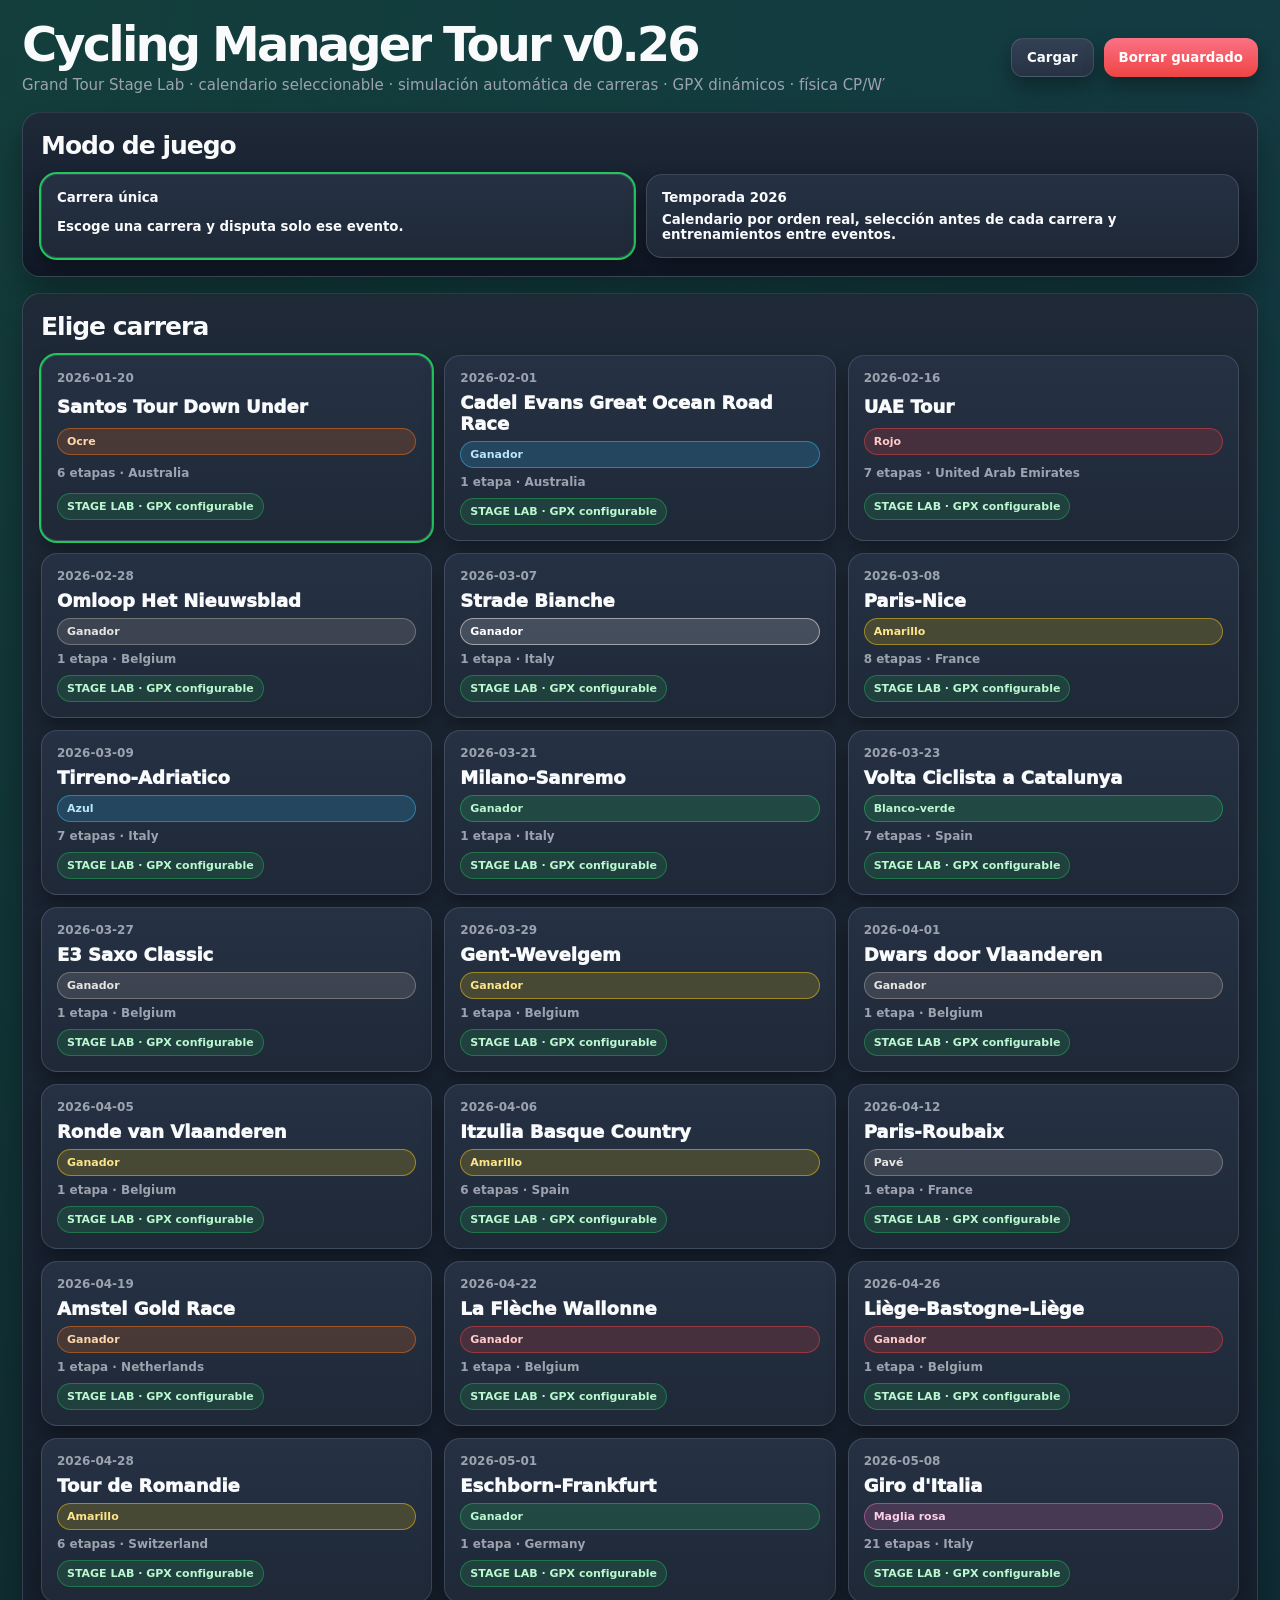
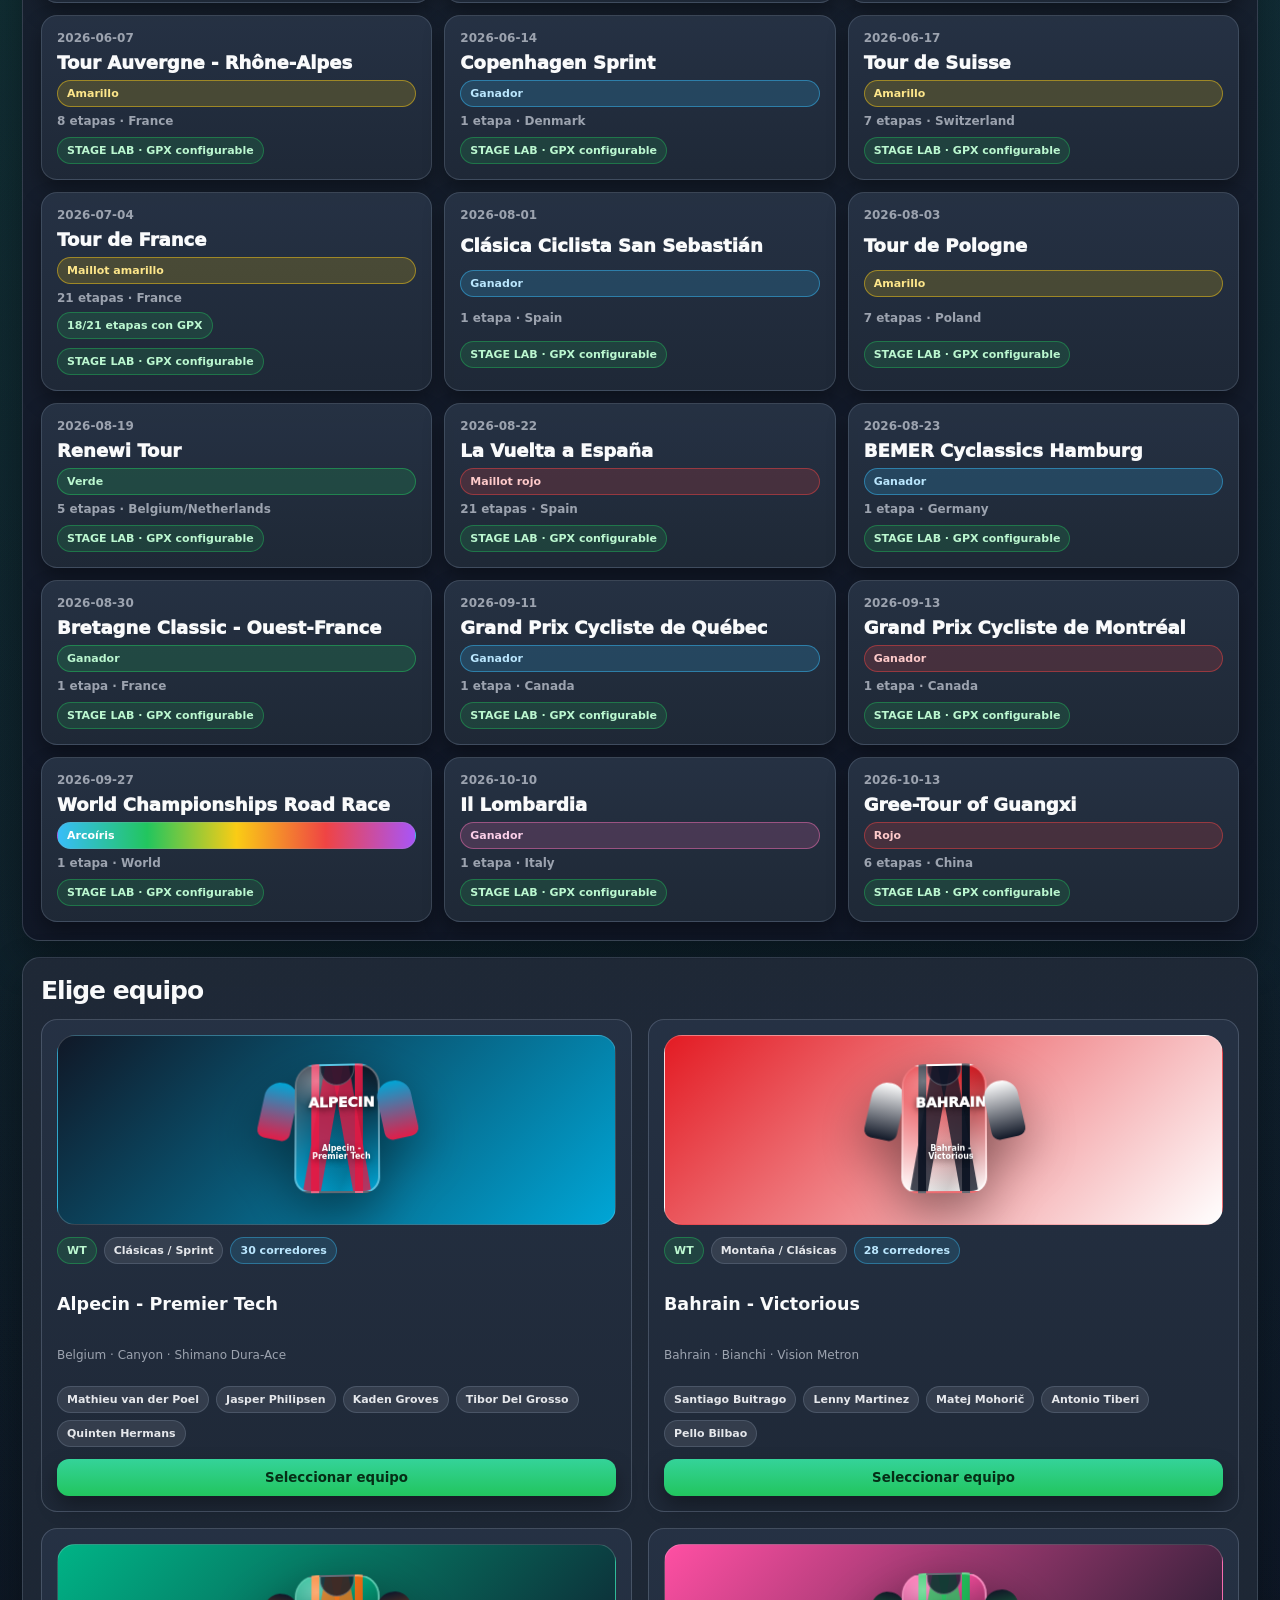
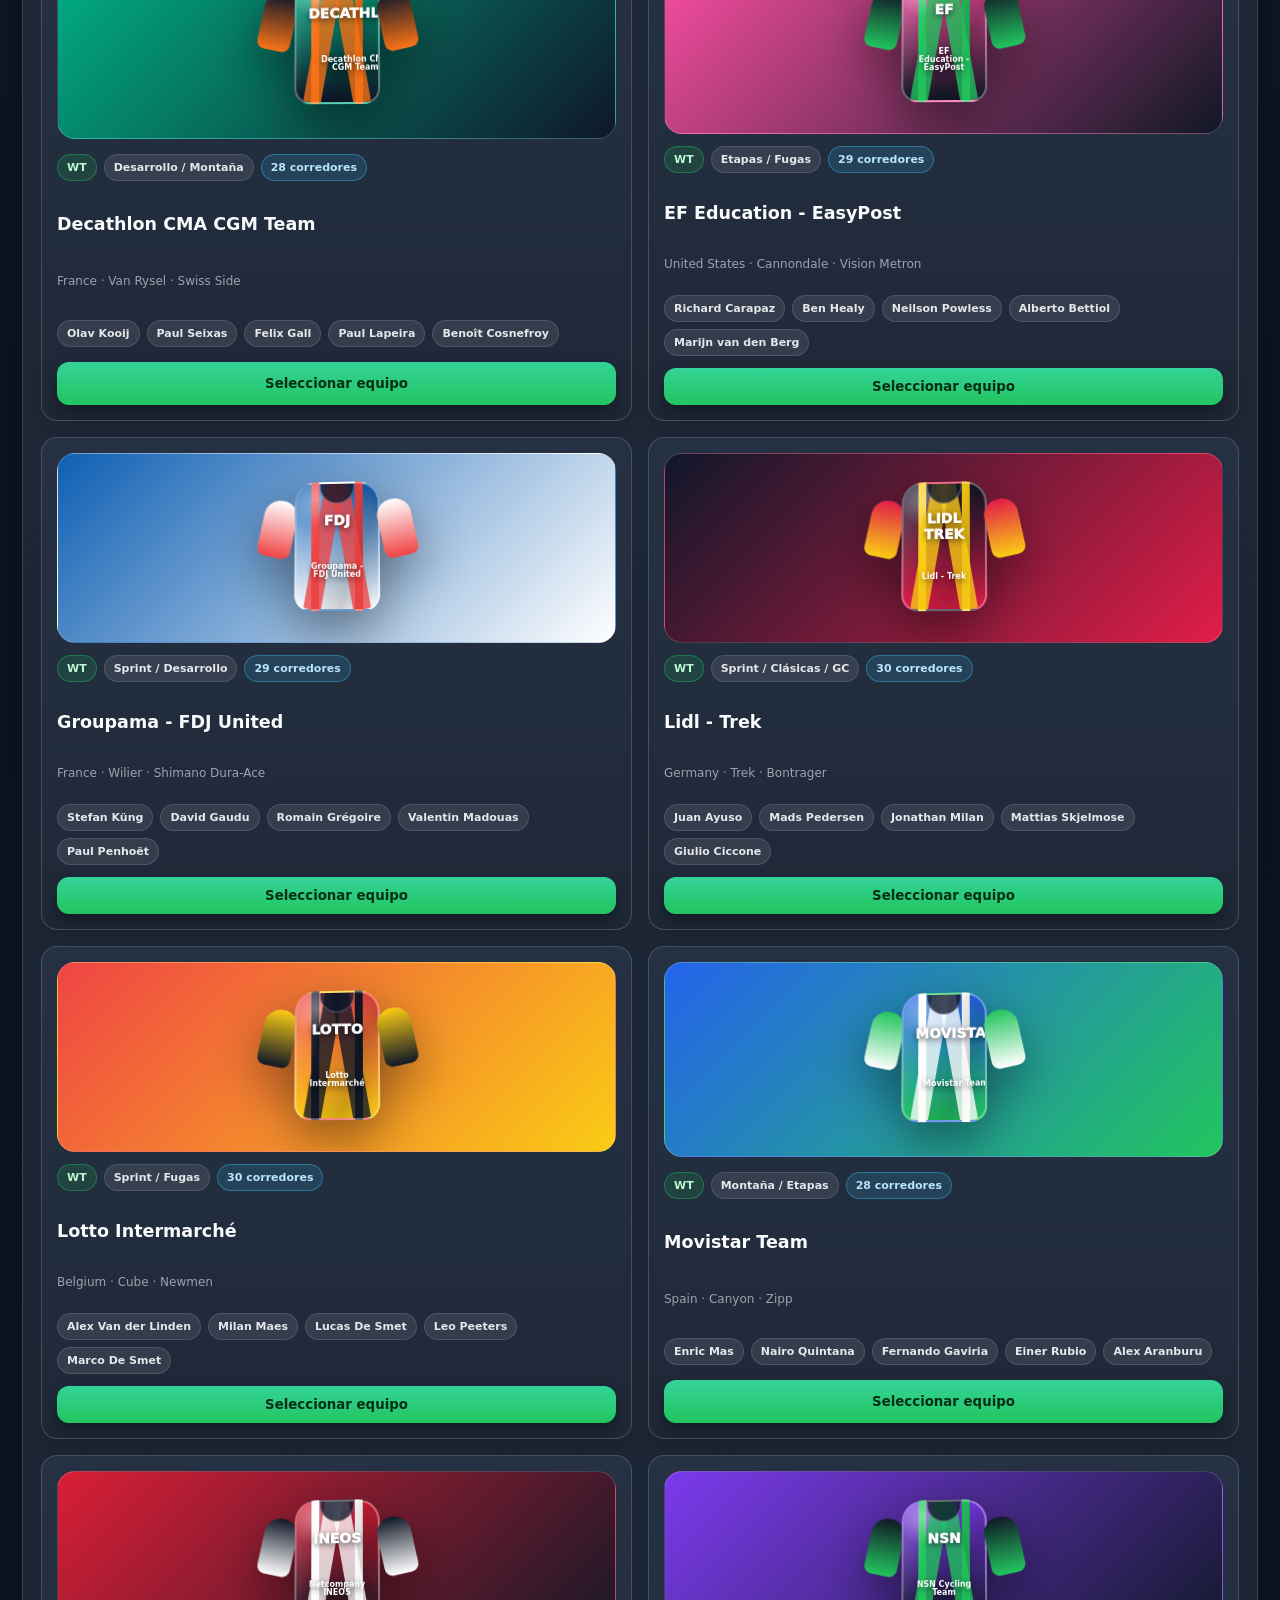
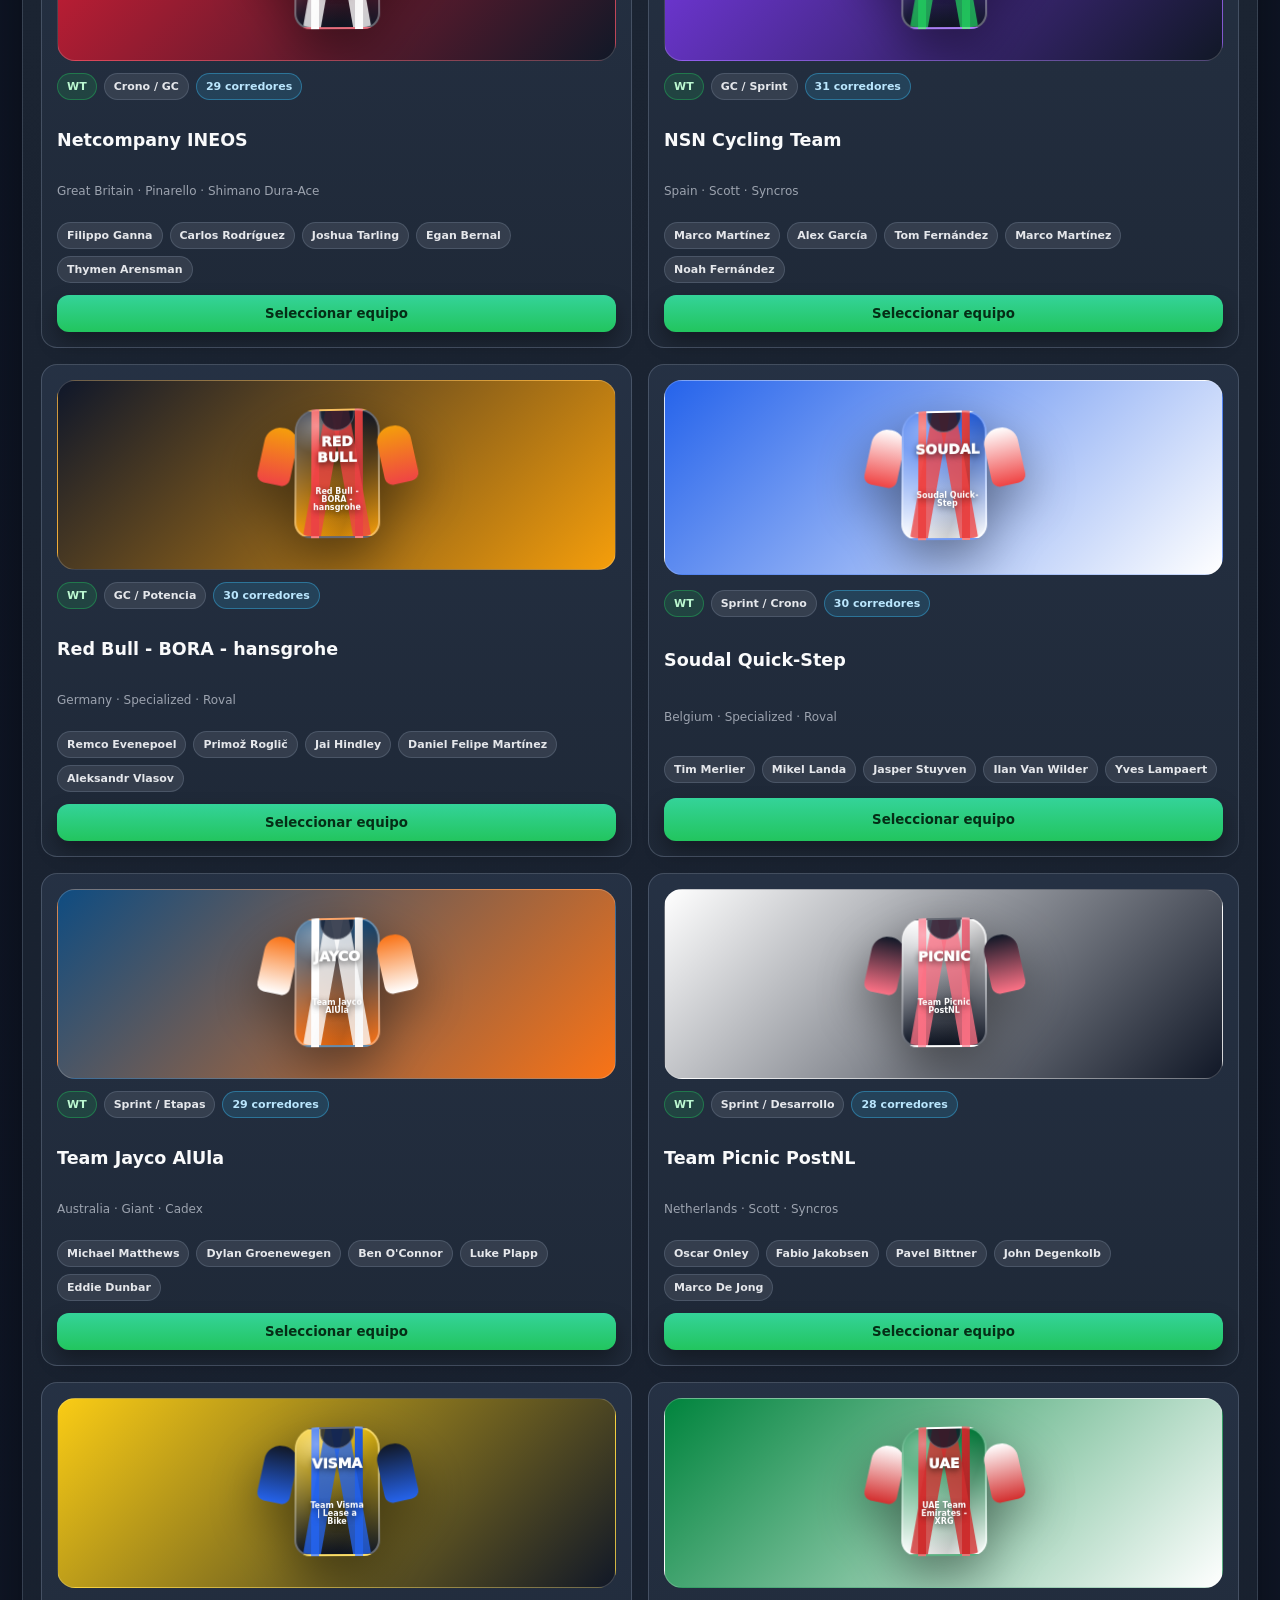
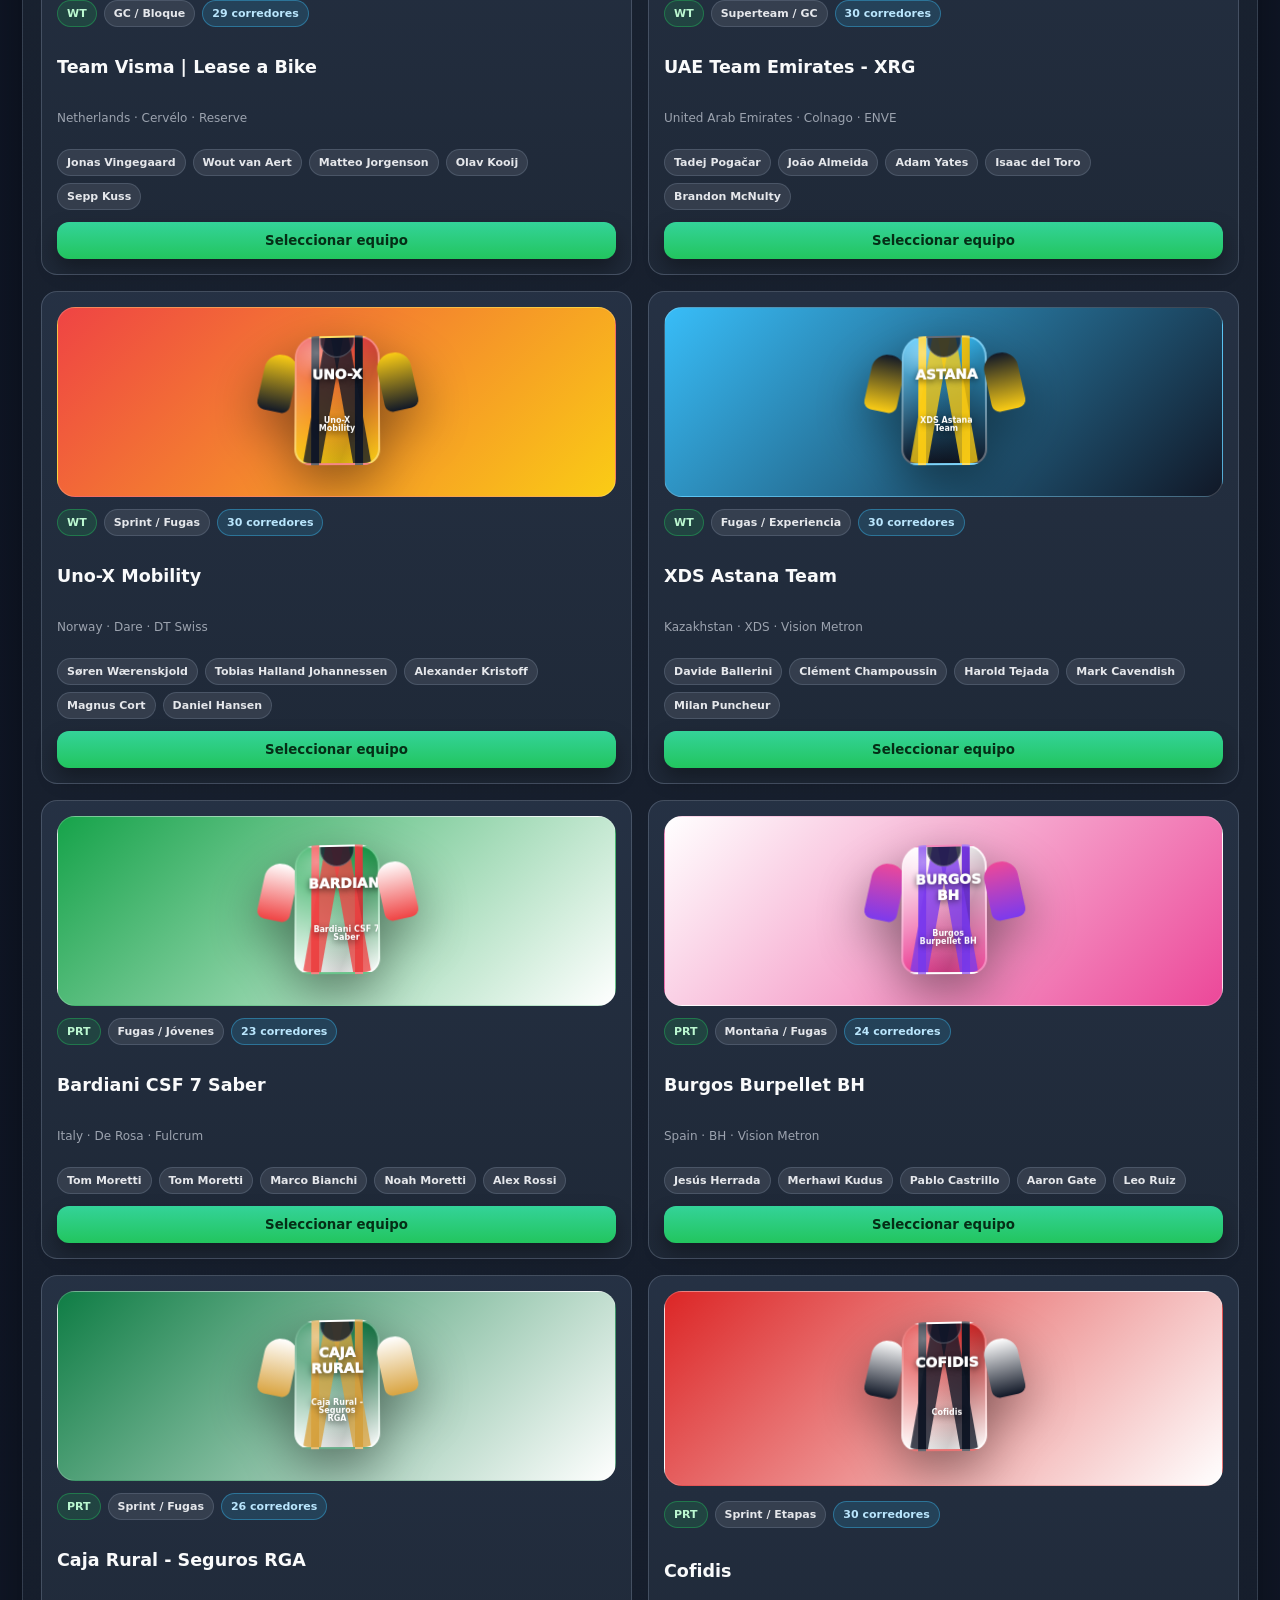
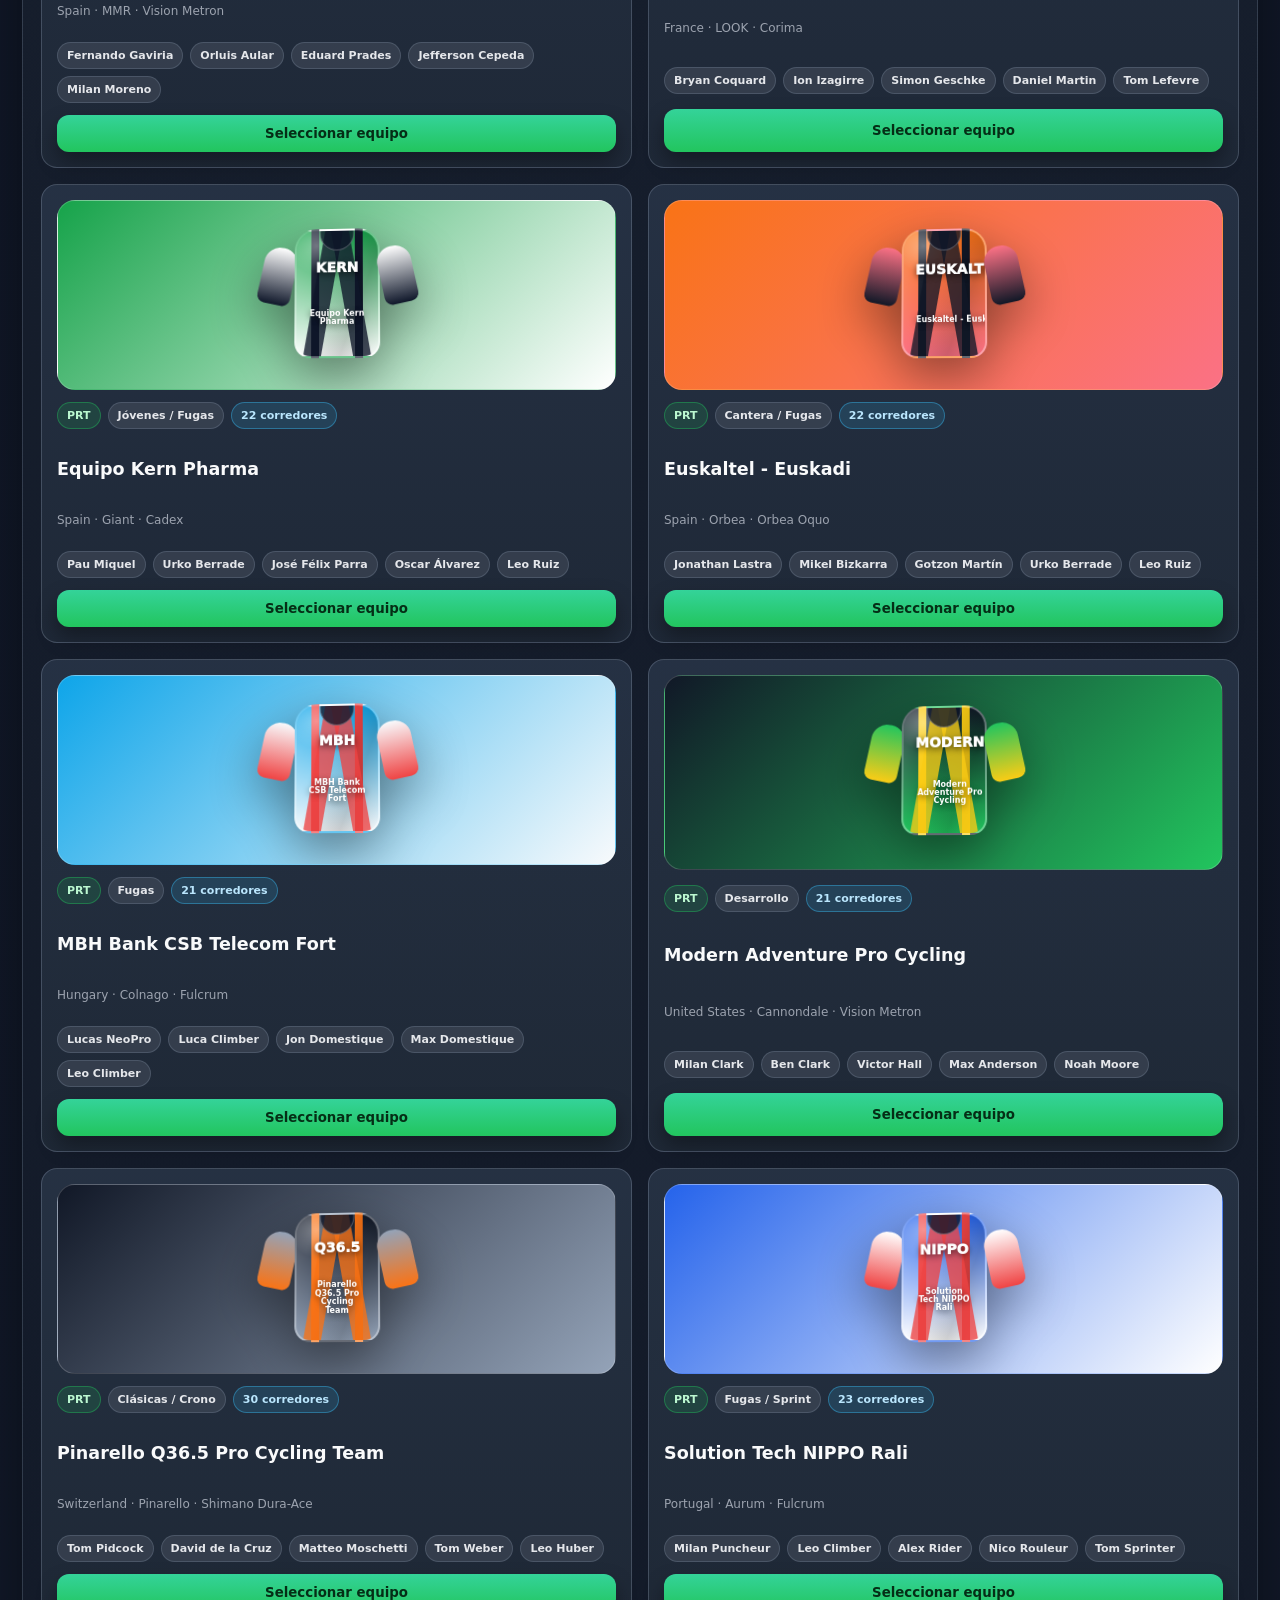
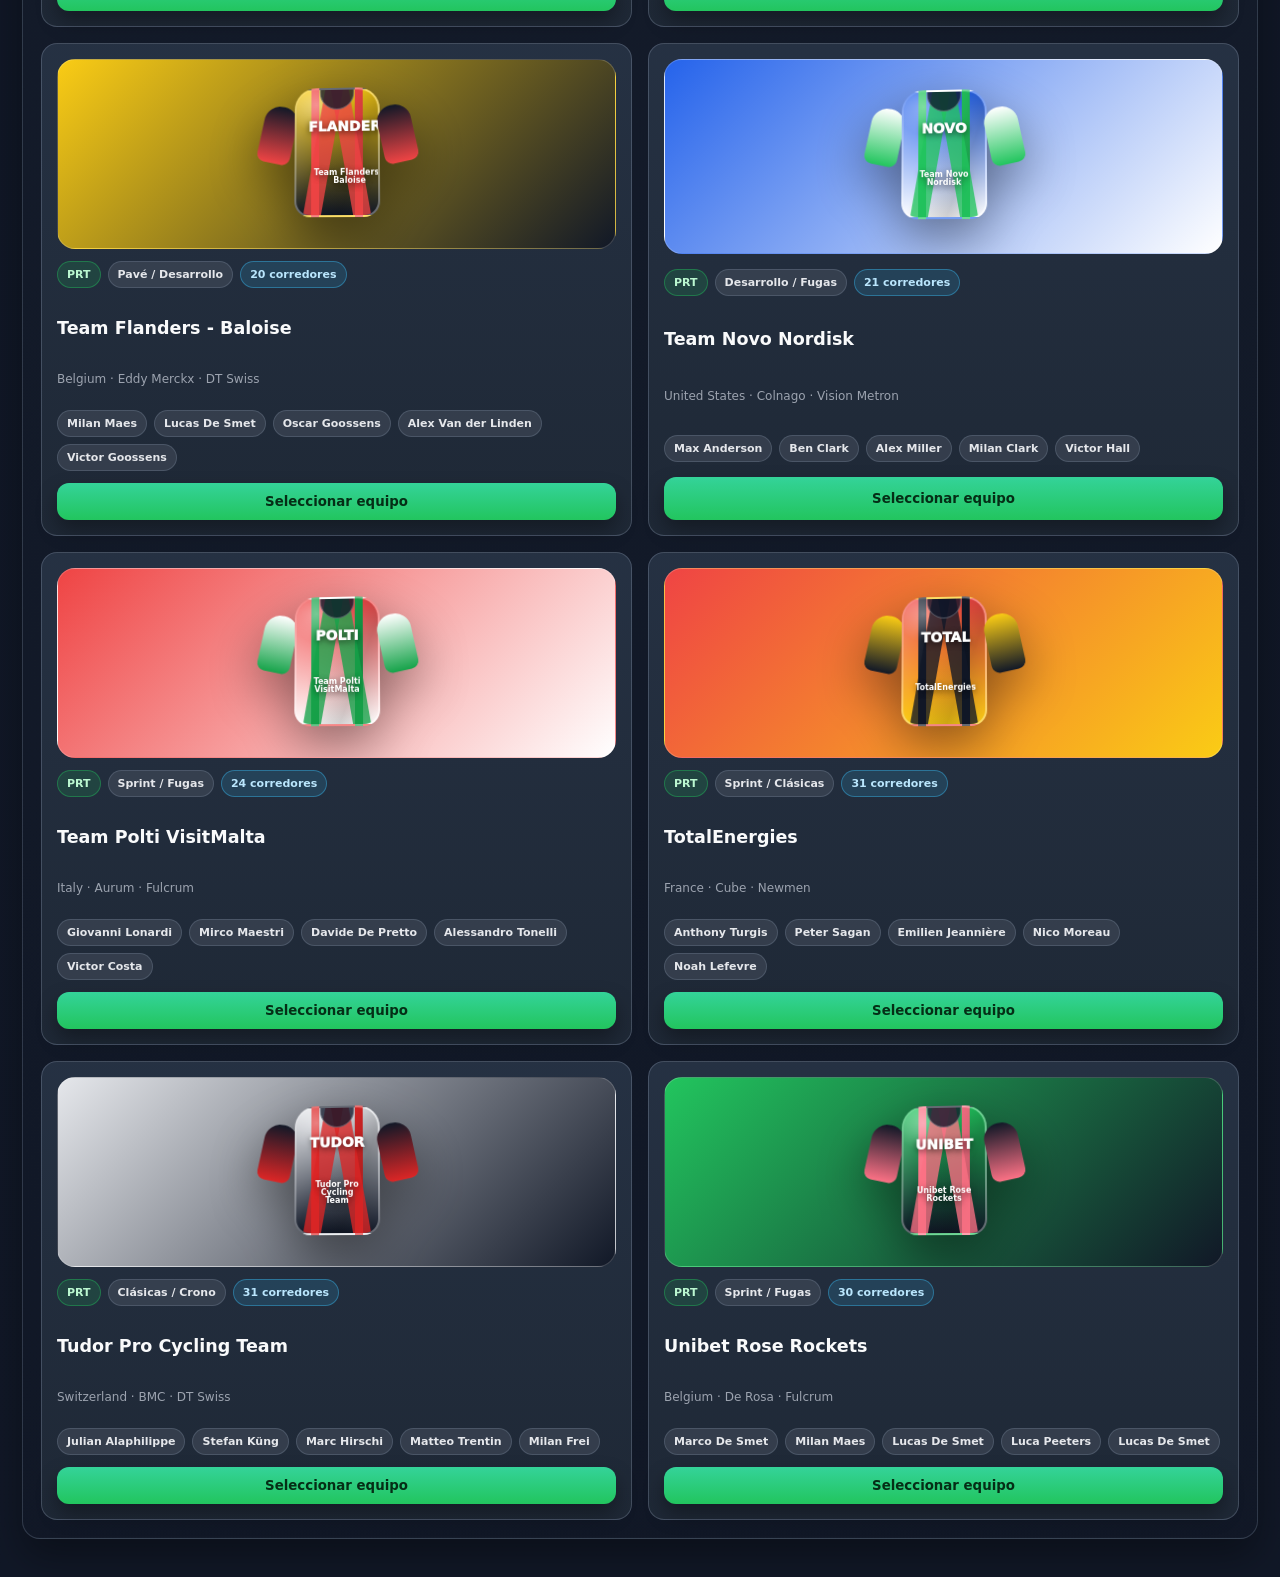
==== commit 8d87e94b: "Add files via upload" ====
--- a/index.html
+++ b/index.html
@@ -4,11 +4,12 @@
   <meta charset="UTF-8" />
   <meta name="viewport" content="width=device-width, initial-scale=1.0" />
   <meta name="theme-color" content="#0b1120" />
-  <title>Cycling Manager v0.25 · Grand Tour Stage Lab</title>
+  <title>Cycling Manager v0.26 · Season Fast-Forward + Stage Lab</title>
   <link rel="stylesheet" href="styles.css" />
   <link rel="stylesheet" href="v024.css" />
   <link rel="stylesheet" href="gpx.css" />
   <link rel="stylesheet" href="stage-lab-integration.css" />
+  <link rel="stylesheet" href="v026.css" />
 </head>
 <body>
   <div id="app"></div>
@@ -31,5 +32,8 @@
 
   <!-- v0.25: Grand Tour Stage Lab for every calendar event -->
   <script src="stage-lab-integration.js"></script>
+
+  <!-- v0.26: selective season calendar + automatic race simulation -->
+  <script src="v026-season-skip.js"></script>
 </body>
 </html>
--- a/v026.css
+++ b/v026.css
@@ -0,0 +1,81 @@
+/* ============================================================
+   CYCLING MANAGER TOUR v0.26 · Season planner and fast-forward
+   ============================================================ */
+
+.v026-season-planner { border-color: rgba(45, 212, 191, .34); }
+.v026-season-planner .section-heading { margin-bottom: 12px; }
+.v026-preset-row { display: flex; flex-wrap: wrap; gap: 8px; margin-bottom: 14px; }
+.v026-preset-row button.active { background: linear-gradient(180deg, #5eead4, #14b8a6); color: #042f2e; }
+
+.v026-race-plan-grid {
+  display: grid;
+  grid-template-columns: repeat(3, minmax(0, 1fr));
+  gap: 8px;
+  max-height: 620px;
+  overflow-y: auto;
+  padding-right: 4px;
+}
+
+.v026-race-plan-card {
+  display: grid;
+  grid-template-columns: auto 34px minmax(0, 1fr) auto;
+  align-items: center;
+  gap: 8px;
+  min-height: 66px;
+  padding: 9px;
+  border-radius: 13px;
+  border: 1px solid var(--border);
+  background: rgba(15, 23, 42, .50);
+  cursor: pointer;
+}
+
+.v026-race-plan-card.manual { border-color: rgba(34, 197, 94, .50); background: rgba(34, 197, 94, .09); }
+.v026-race-plan-card.automatic { border-color: rgba(245, 158, 11, .38); background: rgba(245, 158, 11, .07); }
+.v026-race-plan-card.completed { opacity: .62; }
+.v026-race-plan-card input { width: 18px; height: 18px; accent-color: var(--green); }
+.v026-plan-index { display: grid; place-items: center; width: 32px; height: 32px; border-radius: 10px; background: rgba(148, 163, 184, .12); font-weight: 950; }
+.v026-plan-copy { display: grid; gap: 4px; min-width: 0; }
+.v026-plan-copy b { overflow: hidden; text-overflow: ellipsis; white-space: nowrap; }
+.v026-plan-copy small { color: var(--muted); font-size: 10px; }
+.v026-plan-mode { padding: 5px 7px; border-radius: 999px; color: #bbf7d0; background: rgba(34, 197, 94, .14); border: 1px solid rgba(34, 197, 94, .32); font-size: 9px; font-weight: 950; }
+.v026-race-plan-card.automatic .v026-plan-mode { color: #fde68a; background: rgba(245, 158, 11, .13); border-color: rgba(245, 158, 11, .34); }
+.v026-race-plan-card.completed .v026-plan-mode { color: #bae6fd; background: rgba(56, 189, 248, .12); border-color: rgba(56, 189, 248, .30); }
+
+.v026-jump-panel { border-color: rgba(167, 139, 250, .38); }
+.v026-jump-controls { display: grid; grid-template-columns: minmax(260px, 1fr) auto; gap: 10px; align-items: center; }
+
+.v026-fast-shell { min-height: 100vh; }
+.v026-fast-card { display: grid; place-items: center; text-align: center; gap: 10px; padding: 38px; }
+.v026-fast-icon { font-size: 58px; filter: drop-shadow(0 10px 20px rgba(45, 212, 191, .28)); }
+.v026-progress { width: min(820px, 100%); height: 15px; border-radius: 999px; overflow: hidden; background: rgba(15, 23, 42, .84); border: 1px solid var(--border); }
+.v026-progress div { height: 100%; background: linear-gradient(90deg, #2dd4bf, #22c55e, #38bdf8); transition: width .25s ease; }
+
+.v026-simulated-results { display: grid; gap: 8px; }
+.v026-simulated-results > div { display: grid; grid-template-columns: 90px minmax(180px, .55fr) minmax(320px, 1fr); align-items: center; gap: 10px; padding: 10px 12px; border: 1px solid var(--border); border-radius: 12px; background: rgba(15, 23, 42, .45); }
+.v026-simulated-results span, .v026-simulated-results small { color: var(--muted); }
+
+@media (max-width: 1180px) {
+  .v026-race-plan-grid { grid-template-columns: repeat(2, minmax(0, 1fr)); }
+}
+
+@media (max-width: 760px) {
+  .v026-race-plan-grid { grid-template-columns: 1fr; }
+  .v026-jump-controls { grid-template-columns: 1fr; }
+  .v026-simulated-results > div { grid-template-columns: 1fr; }
+  .v026-fast-card { padding: 24px 14px; }
+}
+
+.v026-auto-training {
+  display: flex;
+  align-items: center;
+  gap: 10px;
+  margin: 0 0 14px;
+  padding: 10px 12px;
+  border: 1px solid rgba(56, 189, 248, .24);
+  border-radius: 12px;
+  background: rgba(56, 189, 248, .07);
+  cursor: pointer;
+}
+.v026-auto-training input { width: 19px; height: 19px; accent-color: var(--blue); }
+.v026-auto-training span { display: grid; gap: 2px; }
+.v026-auto-training small { color: var(--muted); }
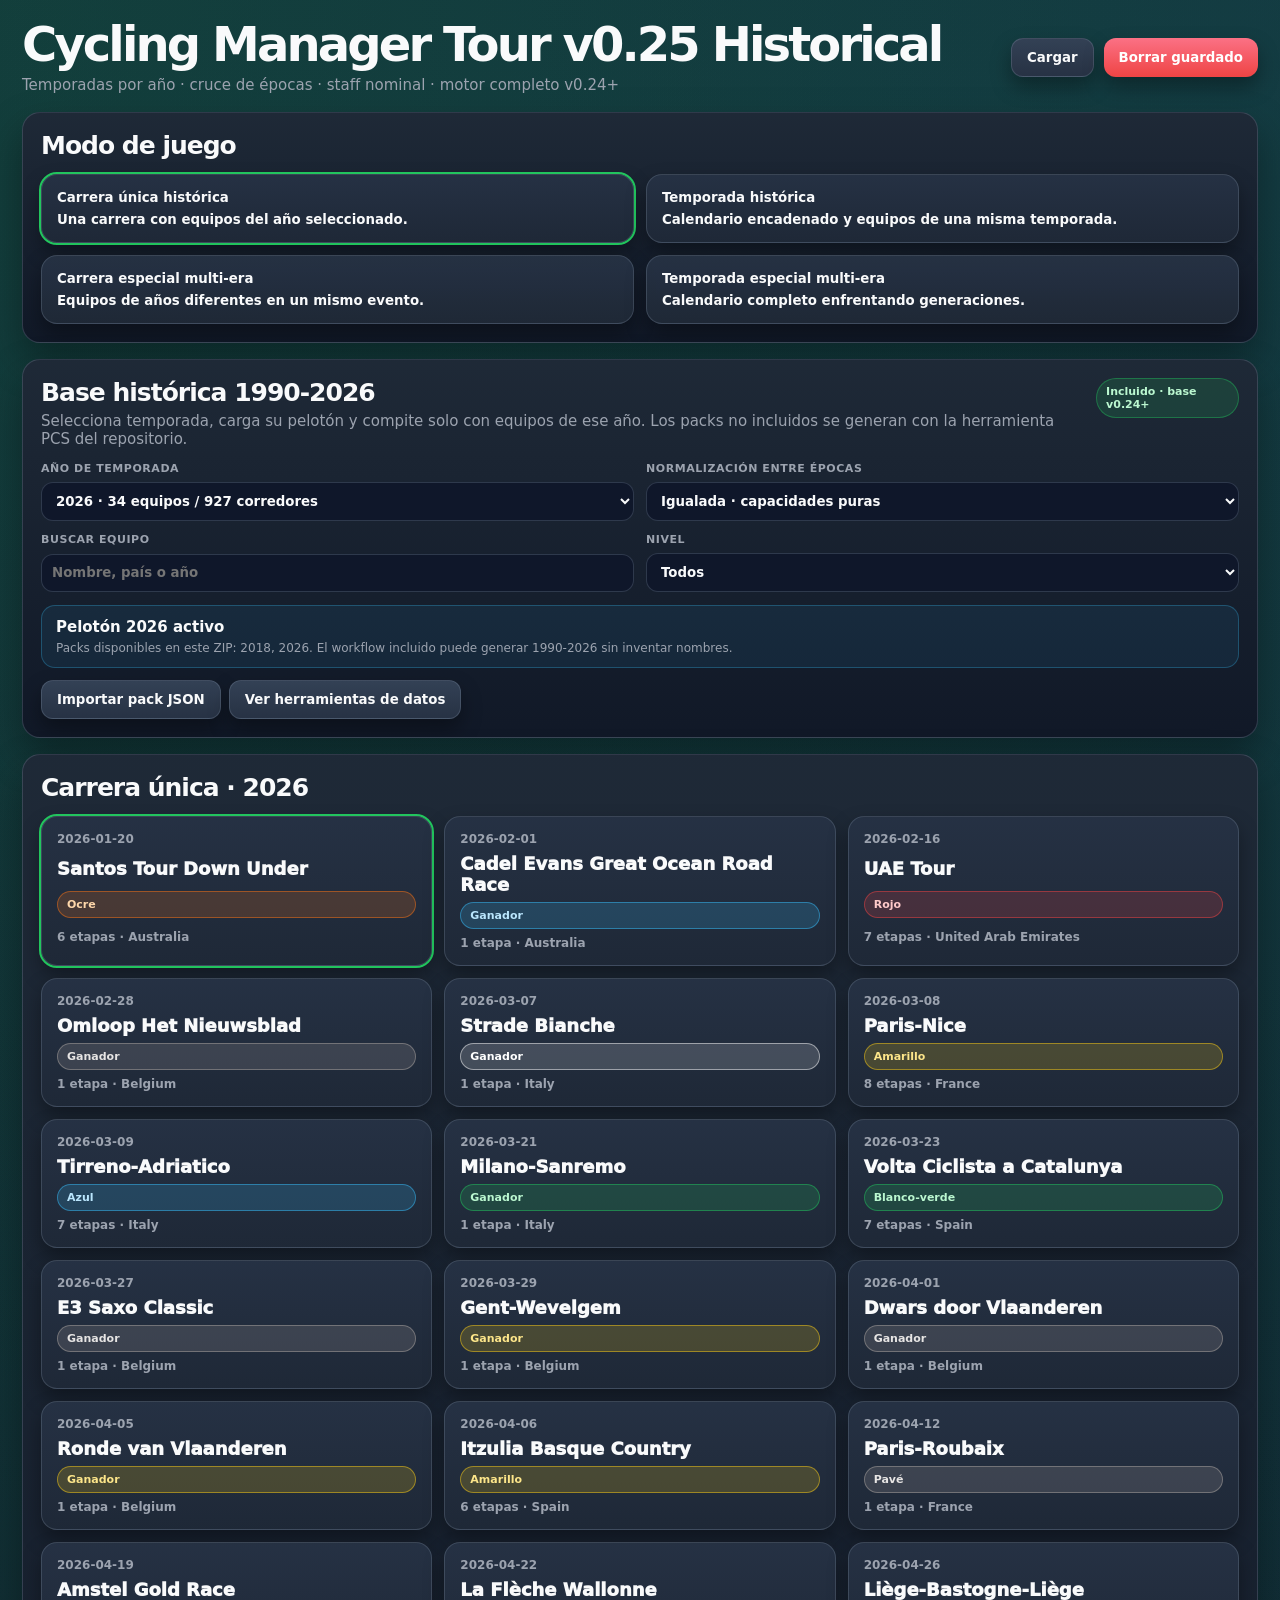
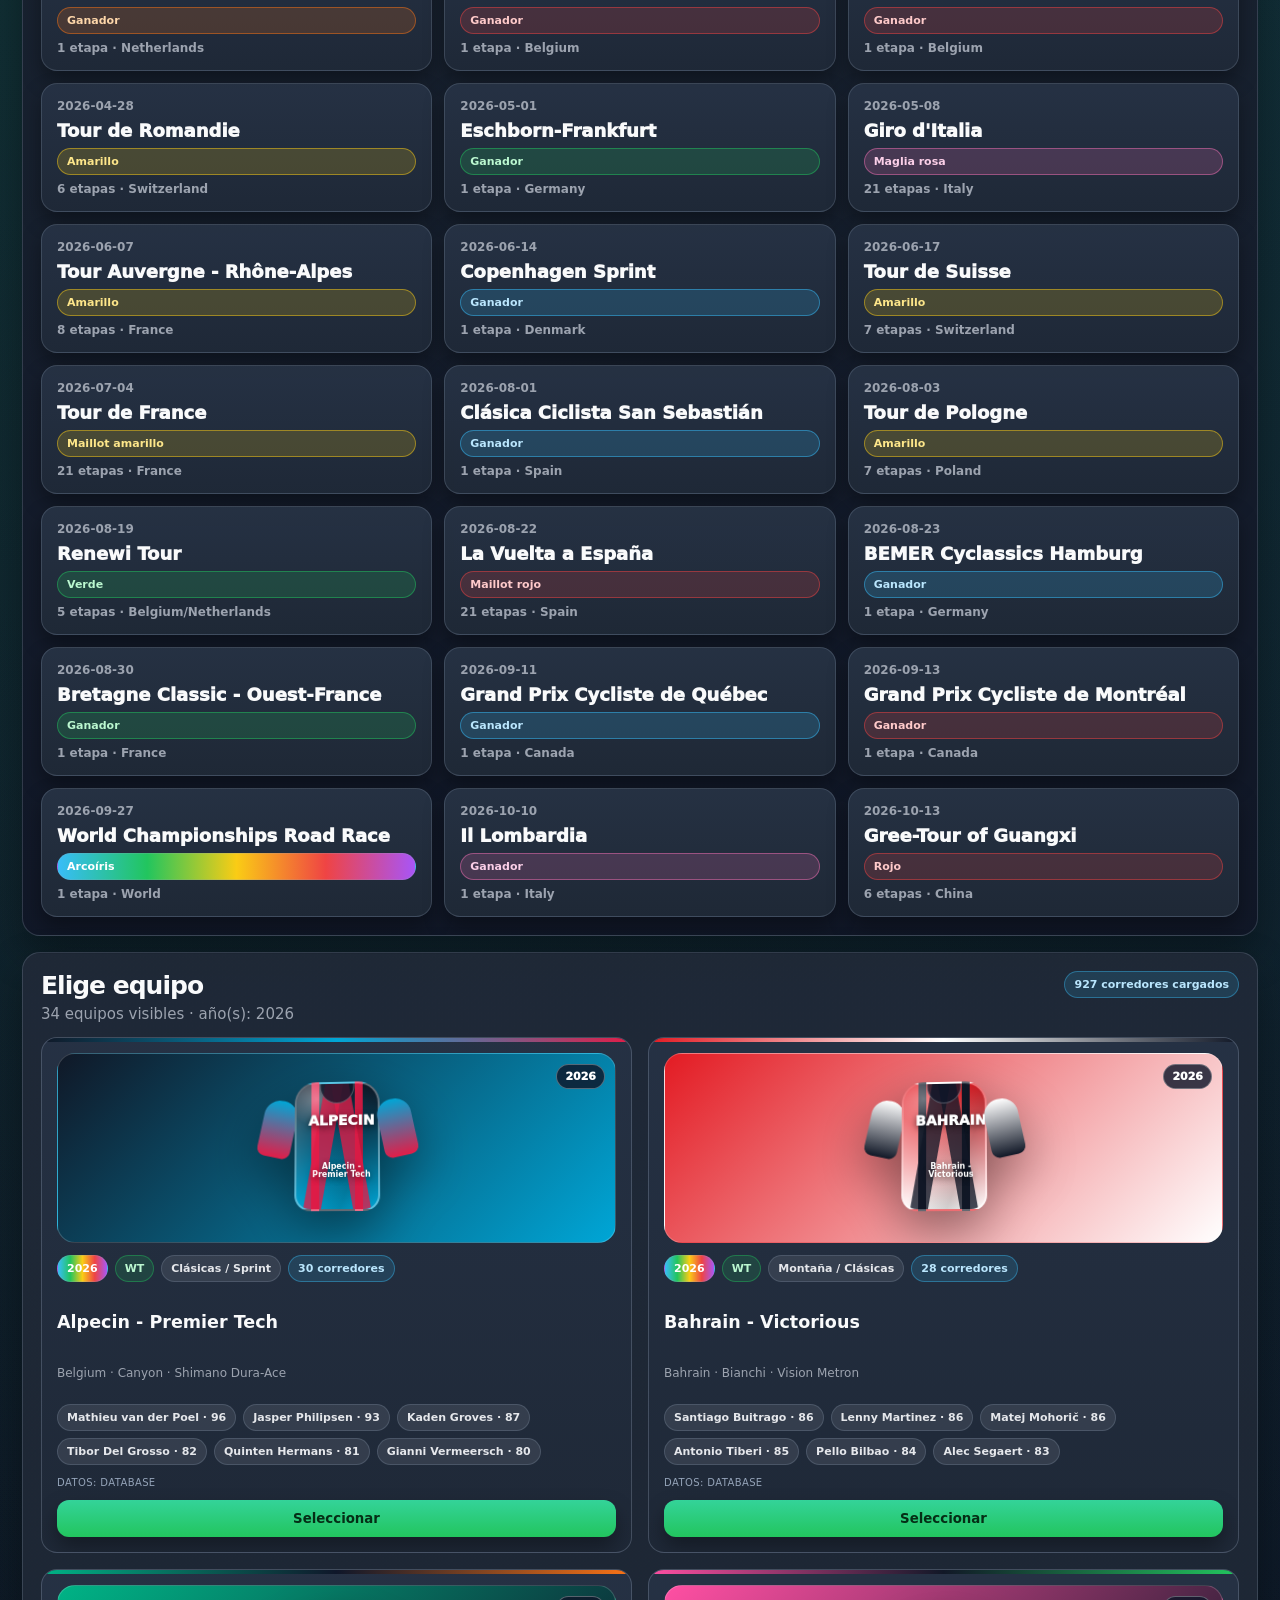
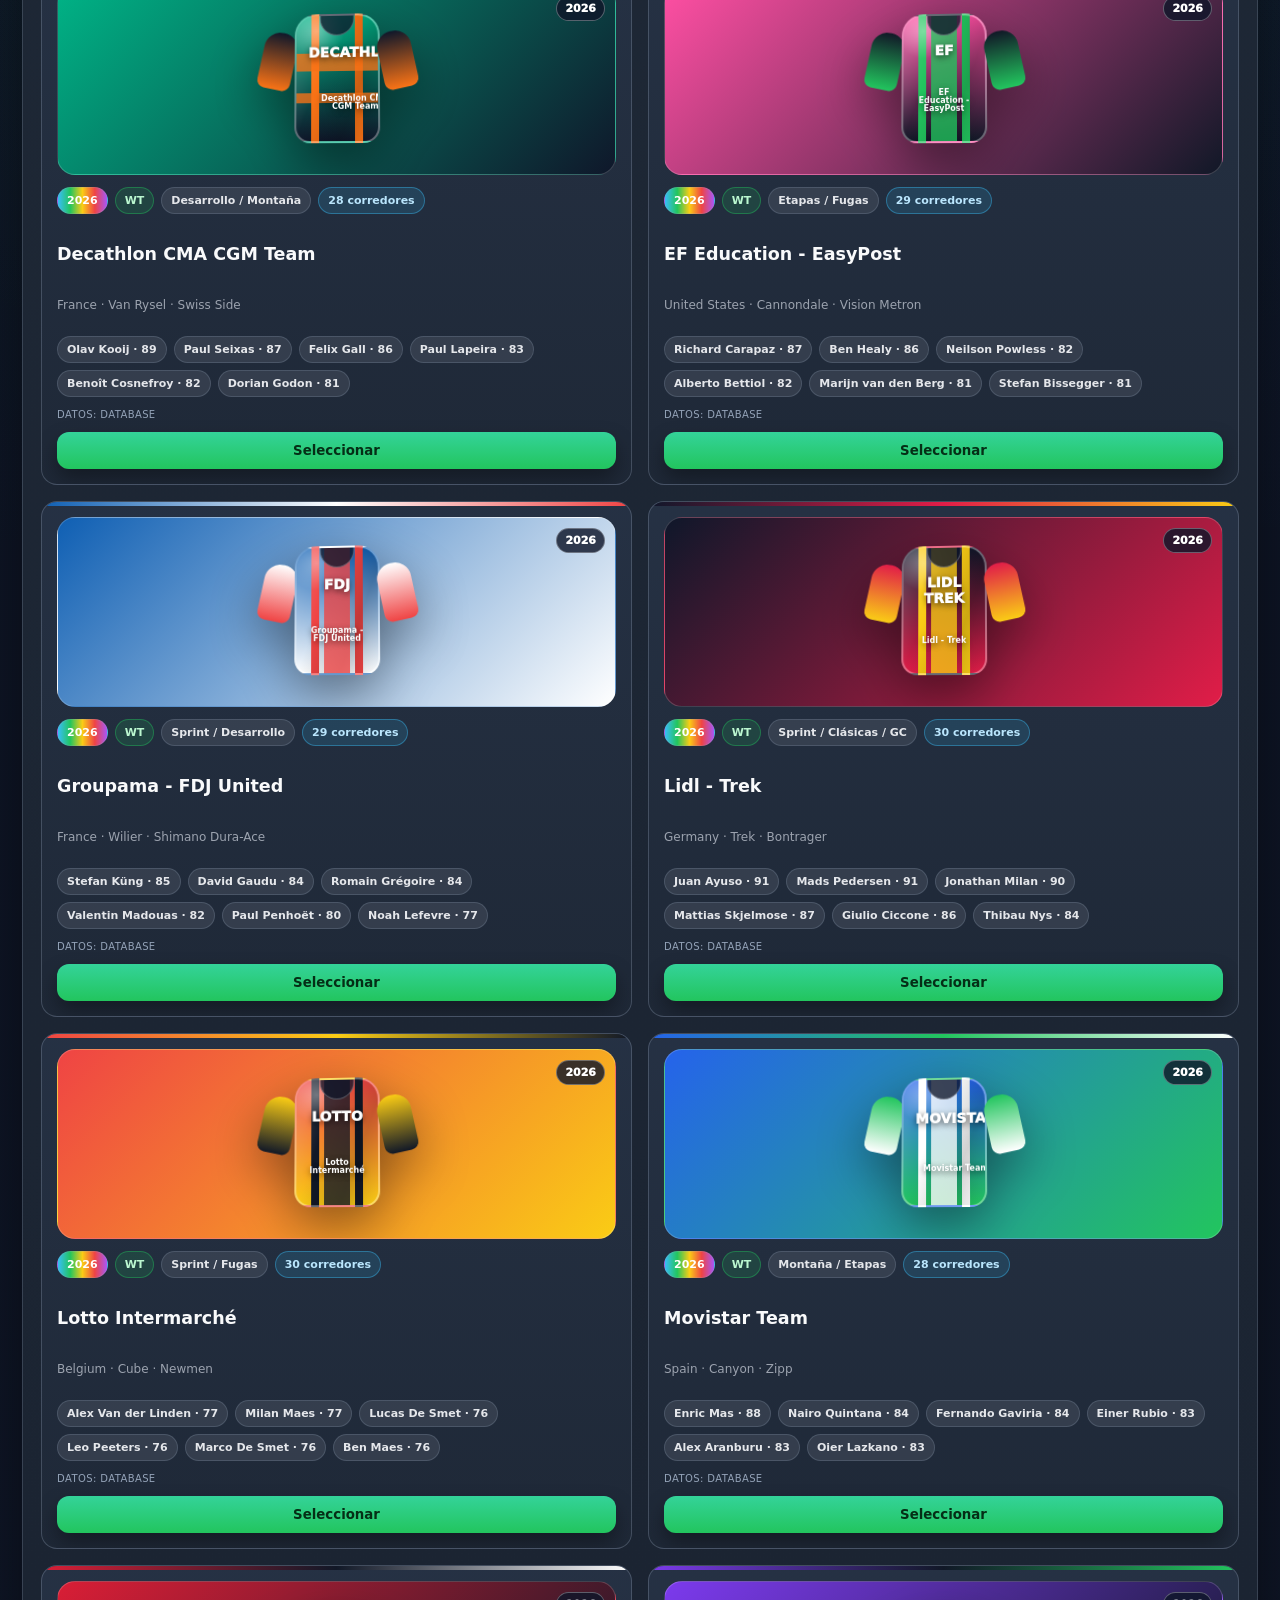
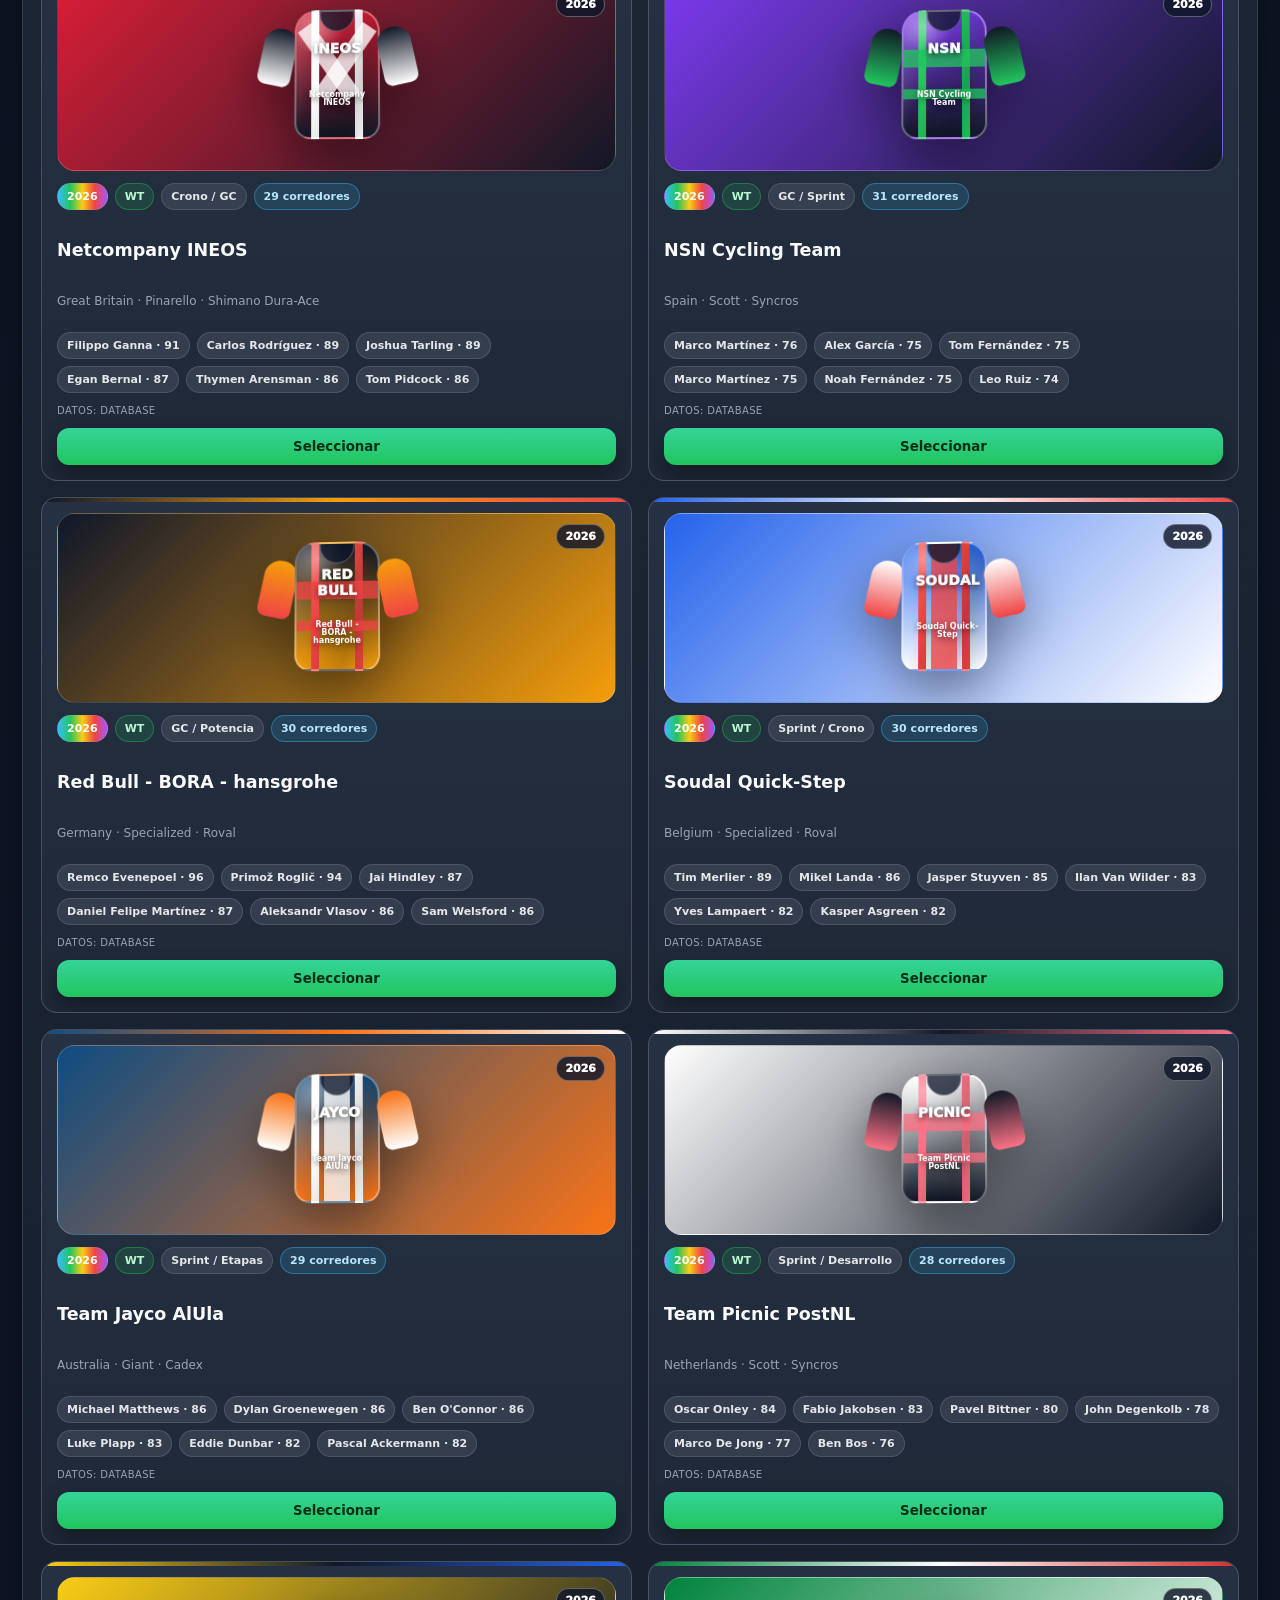
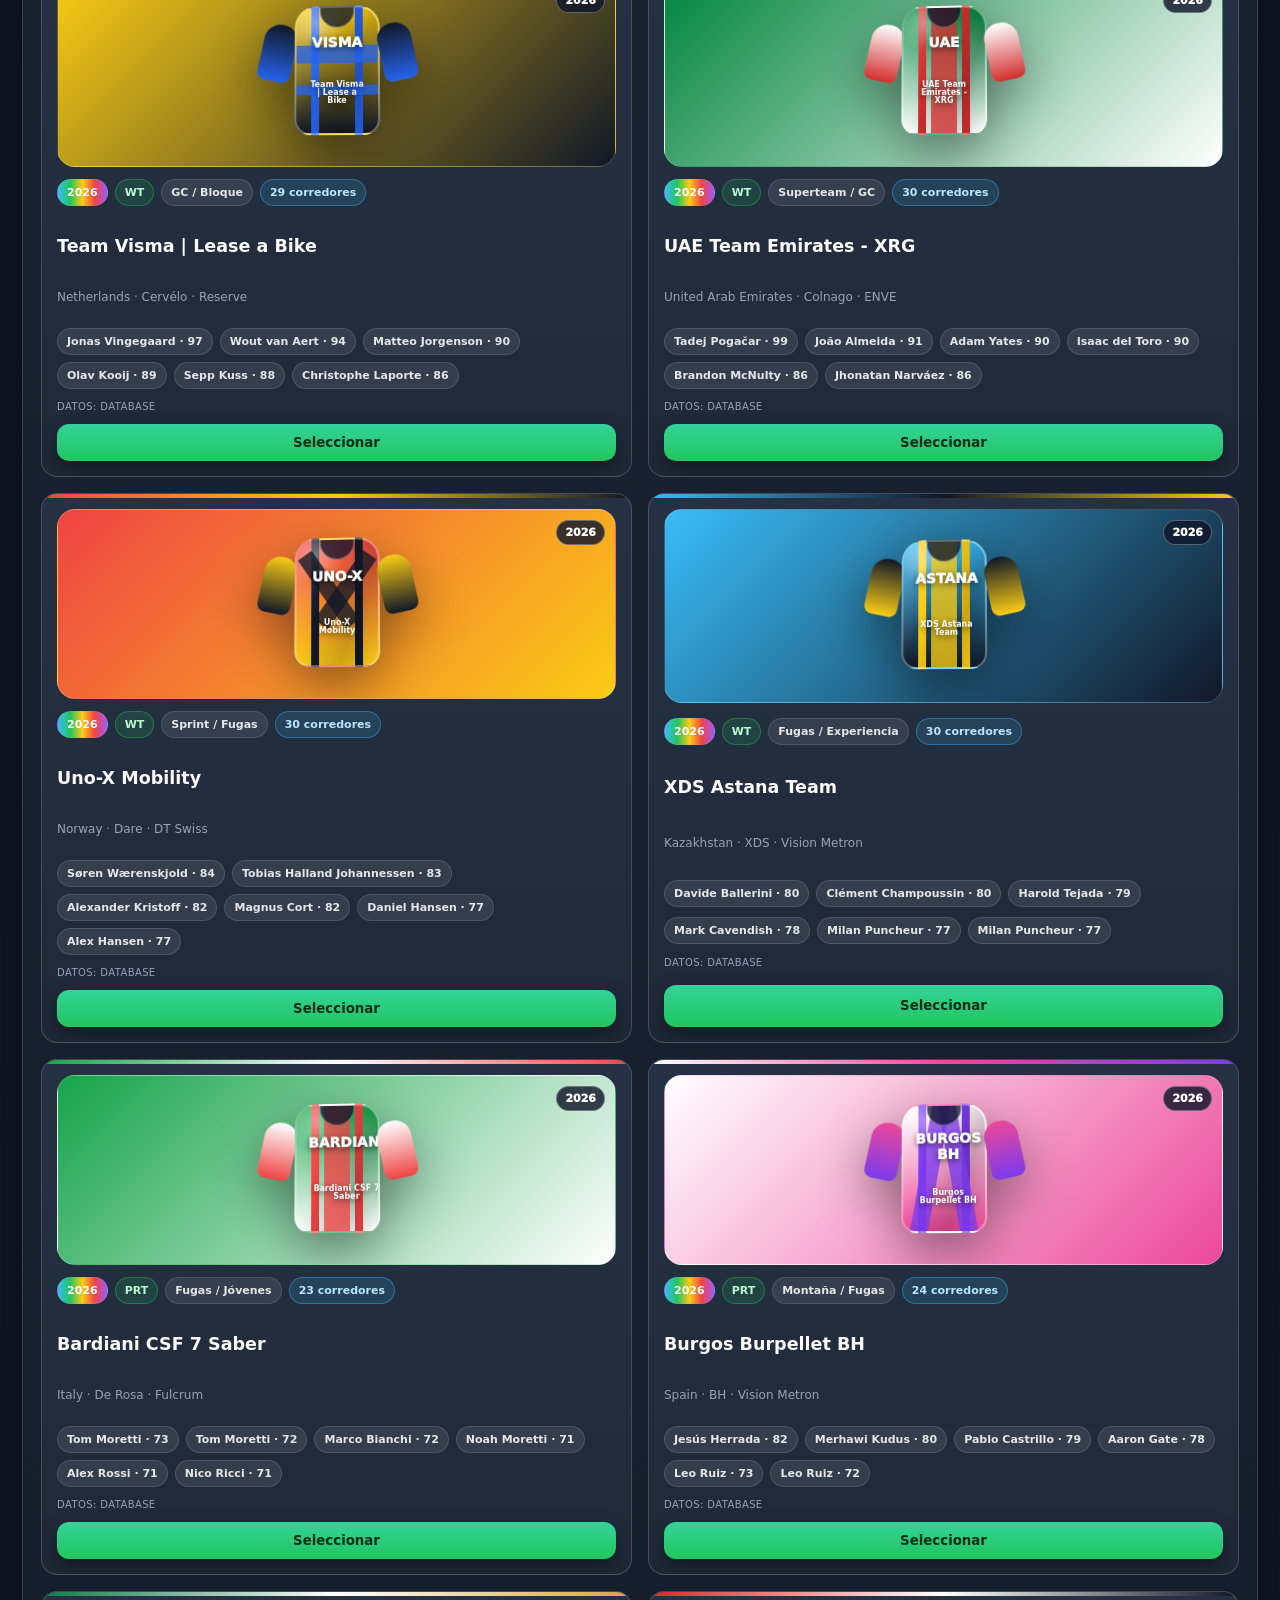
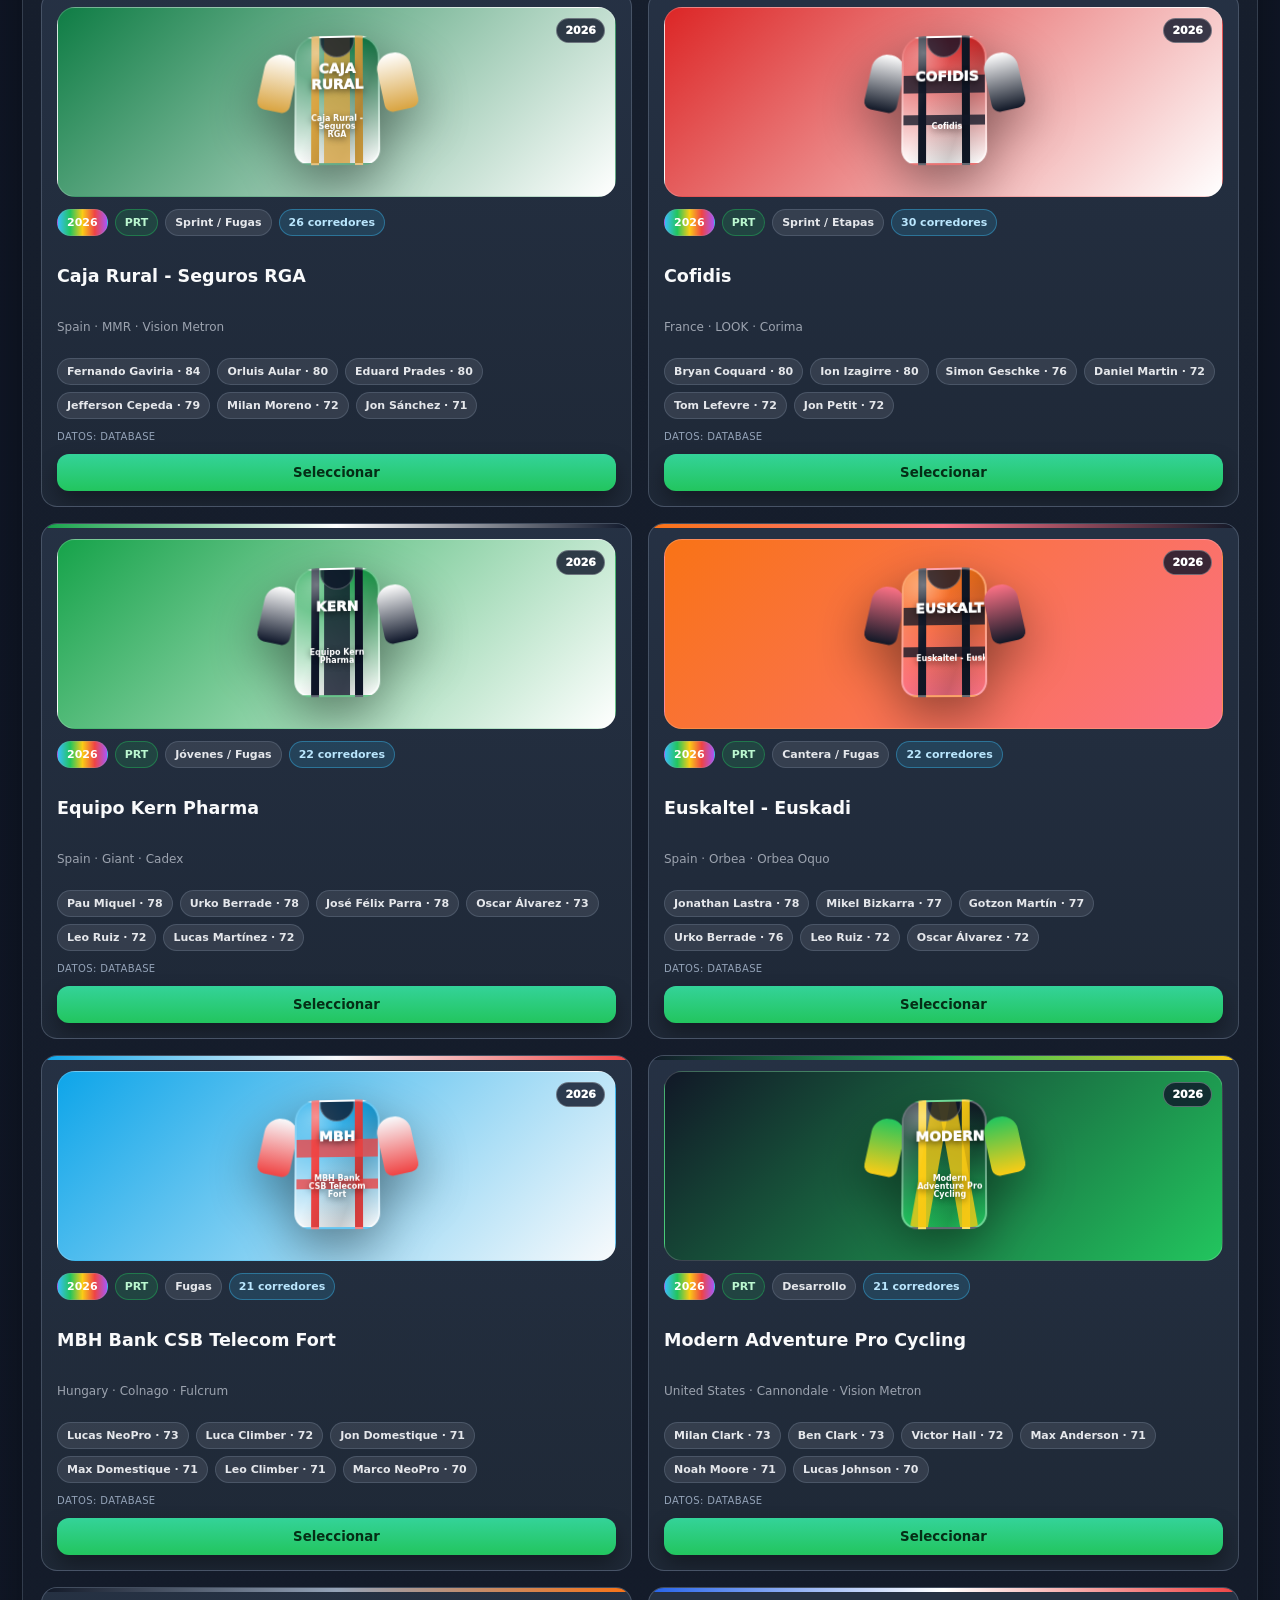
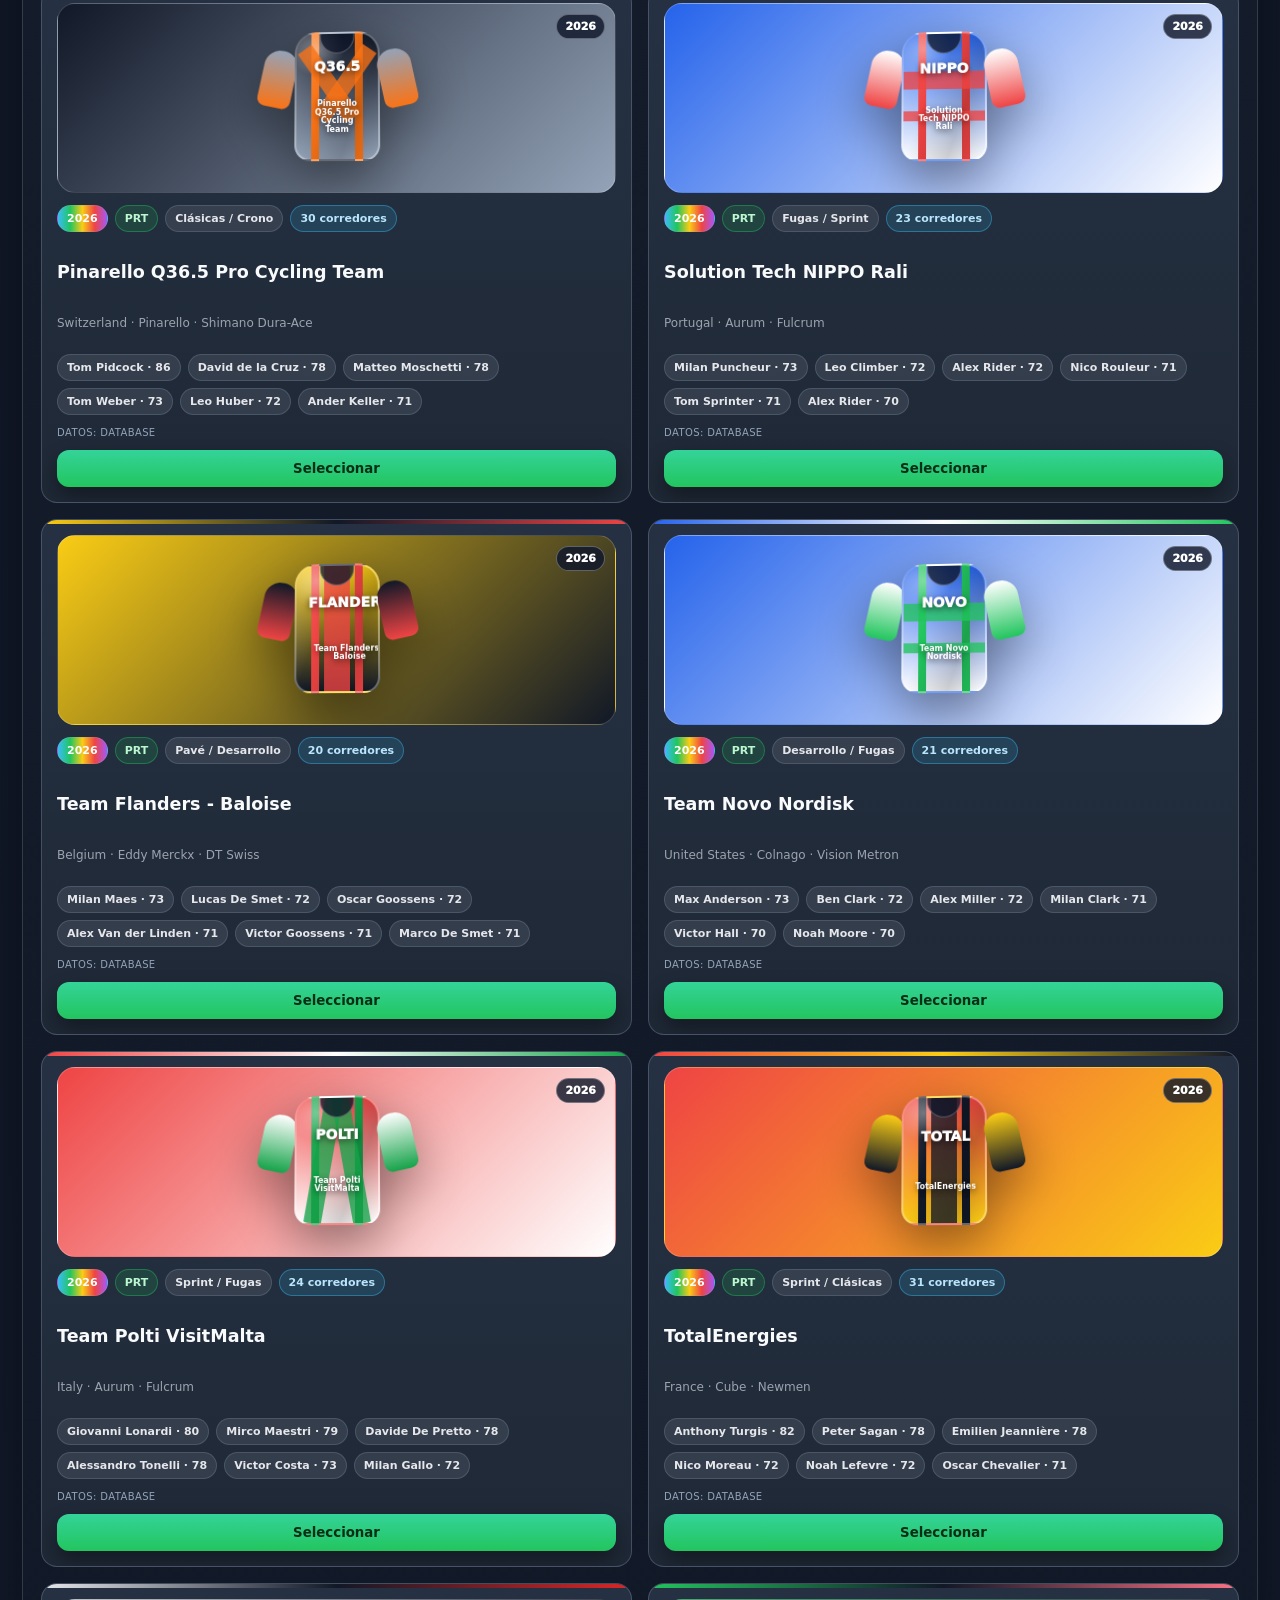
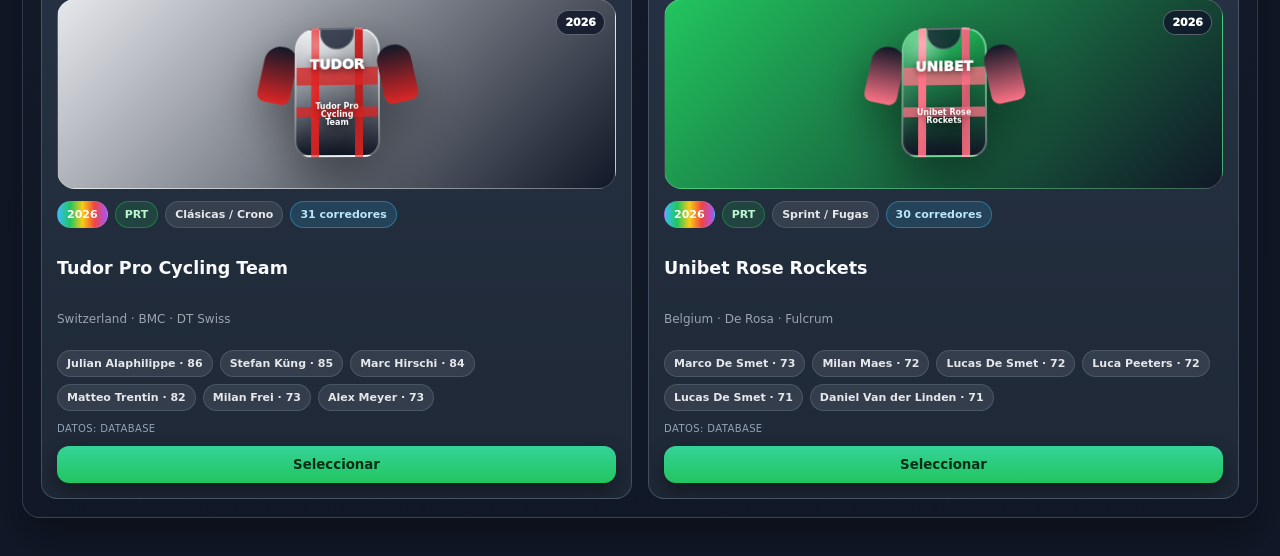
==== commit 4f3d188c: "v0.25" ====
--- a/index.html
+++ b/index.html
@@ -4,36 +4,20 @@
   <meta charset="UTF-8" />
   <meta name="viewport" content="width=device-width, initial-scale=1.0" />
   <meta name="theme-color" content="#0b1120" />
-  <title>Cycling Manager v0.26 · Season Fast-Forward + Stage Lab</title>
+  <title>Cycling Manager Tour v0.25 Historical</title>
   <link rel="stylesheet" href="styles.css" />
   <link rel="stylesheet" href="v024.css" />
-  <link rel="stylesheet" href="gpx.css" />
-  <link rel="stylesheet" href="stage-lab-integration.css" />
-  <link rel="stylesheet" href="v026.css" />
+  <link rel="stylesheet" href="historical.css" />
 </head>
 <body>
   <div id="app"></div>
 
   <script src="data.js"></script>
   <script src="v024-data.js"></script>
-
-  <!-- GPX data and route/elevation engine must load before game.js -->
-  <script src="gpx-stage-data.js"></script>
-  <script src="gpx-engine.js"></script>
-
   <script src="game.js"></script>
   <script src="v024-expansion.js"></script>
-
-  <!-- Runtime hooks: 250 m physics + interactive profile/route -->
-  <script src="gpx-integration.js"></script>
-
-  <!-- v0.24+ hotfix: robust roster confirmation and safe persistence -->
-  <script src="v024-plus-fix.js"></script>
-
-  <!-- v0.25: Grand Tour Stage Lab for every calendar event -->
-  <script src="stage-lab-integration.js"></script>
-
-  <!-- v0.26: selective season calendar + automatic race simulation -->
-  <script src="v026-season-skip.js"></script>
+  <script src="historical-manifest.js"></script>
+  <script src="staff-database.js"></script>
+  <script src="historical-engine.js"></script>
 </body>
 </html>
--- a/v024.css
+++ b/v024.css
@@ -1,5 +1,5 @@
 /* ============================================================
-   CYCLING MANAGER TOUR v0.24
+   CYCLING MANAGER TOUR v0.24+
    v024.css
    Capa visual adicional. Se carga después de styles.css.
    ============================================================ */
@@ -345,7 +345,7 @@
   background: linear-gradient(90deg, #a78bfa, #38bdf8);
 }
 
-/* Perfil v0.24 */
+/* Perfil v0.24+ */
 .v024-profile .profile-svg svg {
   min-height: 340px;
 }
--- a/historical.css
+++ b/historical.css
@@ -0,0 +1,28 @@
+/* ============================================================
+   Cycling Manager Tour v0.25 Historical
+   ============================================================ */
+.historical-mode-grid{grid-template-columns:repeat(4,minmax(0,1fr))}
+.historical-control-panel,.special-era-panel{margin-top:16px}
+.historical-control-head{display:flex;justify-content:space-between;align-items:flex-start;gap:16px;margin-bottom:14px}
+.historical-control-head h2{margin:0 0 5px}.historical-control-head p{margin:0}
+.historical-controls-grid{display:grid;grid-template-columns:repeat(4,minmax(0,1fr));gap:12px}
+.historical-controls-grid label{display:grid;gap:7px;color:var(--muted);font-size:11px;font-weight:900;text-transform:uppercase;letter-spacing:.05em}
+.historical-search{width:100%;padding:10px;border-radius:12px;background:#0f172a;color:var(--text);border:1px solid var(--border);font-weight:800}
+.historical-status{display:grid;gap:5px;margin-top:13px;padding:12px 14px;border-radius:14px;background:rgba(56,189,248,.08);border:1px solid rgba(56,189,248,.28)}
+.historical-status span{color:var(--muted);font-size:12px}.historical-tools-row{display:flex;gap:8px;flex-wrap:wrap;margin-top:12px}
+.data-tools-note{margin-top:12px;padding:13px;border-radius:14px;border:1px solid rgba(245,158,11,.34);background:rgba(245,158,11,.08);color:#e5e7eb;line-height:1.55}
+.data-tools-note code{background:rgba(15,23,42,.7);padding:3px 6px;border-radius:6px;color:#bae6fd}
+.special-years{display:grid;grid-template-columns:repeat(10,minmax(0,1fr));gap:6px;margin:12px 0}
+.year-chip{display:flex;align-items:center;justify-content:center;gap:4px;padding:8px 6px;border-radius:10px;border:1px solid var(--border);background:rgba(15,23,42,.48);font-size:11px;font-weight:900}
+.year-chip.ready{border-color:rgba(34,197,94,.42);background:rgba(34,197,94,.08)}.year-chip.missing{opacity:.42}
+.year-chip input{accent-color:var(--green)}.special-launch{display:flex;align-items:end}.special-launch button{width:100%}
+.historical-team-card{position:relative;overflow:hidden}.historical-team-card:before{content:"";position:absolute;inset:0 0 auto 0;height:4px;background:linear-gradient(90deg,var(--team-primary),var(--team-secondary),var(--team-accent))}
+.historical-jersey-card{position:relative}.jersey-year{position:absolute;right:10px;top:10px;z-index:8;padding:5px 8px;border-radius:999px;background:rgba(15,23,42,.82);border:1px solid rgba(255,255,255,.3);font-weight:950;font-size:11px;color:#fff}
+.jersey-pattern-center .stripe-a{left:50%;transform:translateX(-50%);width:26px}.jersey-pattern-center .stripe-b{display:none}
+.jersey-pattern-bands .stripe-a{left:0;right:0;top:38px;bottom:auto;width:auto;height:18px;transform:none}.jersey-pattern-bands .stripe-b{left:0;right:0;top:78px;bottom:auto;width:auto;height:10px;transform:none}
+.jersey-pattern-chevron .stripe-a{left:24px;top:8px;height:85px;transform:rotate(-35deg);width:17px}.jersey-pattern-chevron .stripe-b{right:24px;top:8px;height:85px;transform:rotate(35deg);width:17px}
+.data-provenance{margin:0;color:#94a3b8;font-size:10px;text-transform:uppercase;letter-spacing:.04em}
+.empty-state{grid-column:1/-1;display:grid;gap:7px;padding:28px;border:1px dashed var(--border);border-radius:16px;text-align:center;color:var(--muted)}
+@media(max-width:1450px){.historical-mode-grid{grid-template-columns:repeat(2,minmax(0,1fr))}.historical-controls-grid{grid-template-columns:repeat(2,minmax(0,1fr))}.special-years{grid-template-columns:repeat(8,minmax(0,1fr))}}
+@media(max-width:800px){.historical-mode-grid,.historical-controls-grid{grid-template-columns:1fr}.special-years{grid-template-columns:repeat(5,minmax(0,1fr))}.historical-control-head{flex-direction:column}.historical-tools-row{display:grid}.historical-tools-row button{width:100%}}
+.named-staff-card{display:grid;gap:9px}.staff-meta{margin:0;color:#94a3b8;font-size:12px}.staff-skill-grid{display:grid;grid-template-columns:repeat(2,minmax(0,1fr));gap:7px}.staff-skill-grid>div{display:grid;grid-template-columns:1fr auto;gap:4px;align-items:center;padding:7px;border-radius:10px;background:rgba(15,23,42,.48);border:1px solid var(--border)}.staff-skill-grid span{font-size:10px;text-transform:uppercase;color:#94a3b8}.staff-skill-grid strong{font-size:12px;color:#e5e7eb}.staff-skill-grid i{grid-column:1/-1;height:4px;background:rgba(148,163,184,.18);border-radius:999px;overflow:hidden}.staff-skill-grid b{display:block;height:100%;background:linear-gradient(90deg,var(--blue),var(--green))}
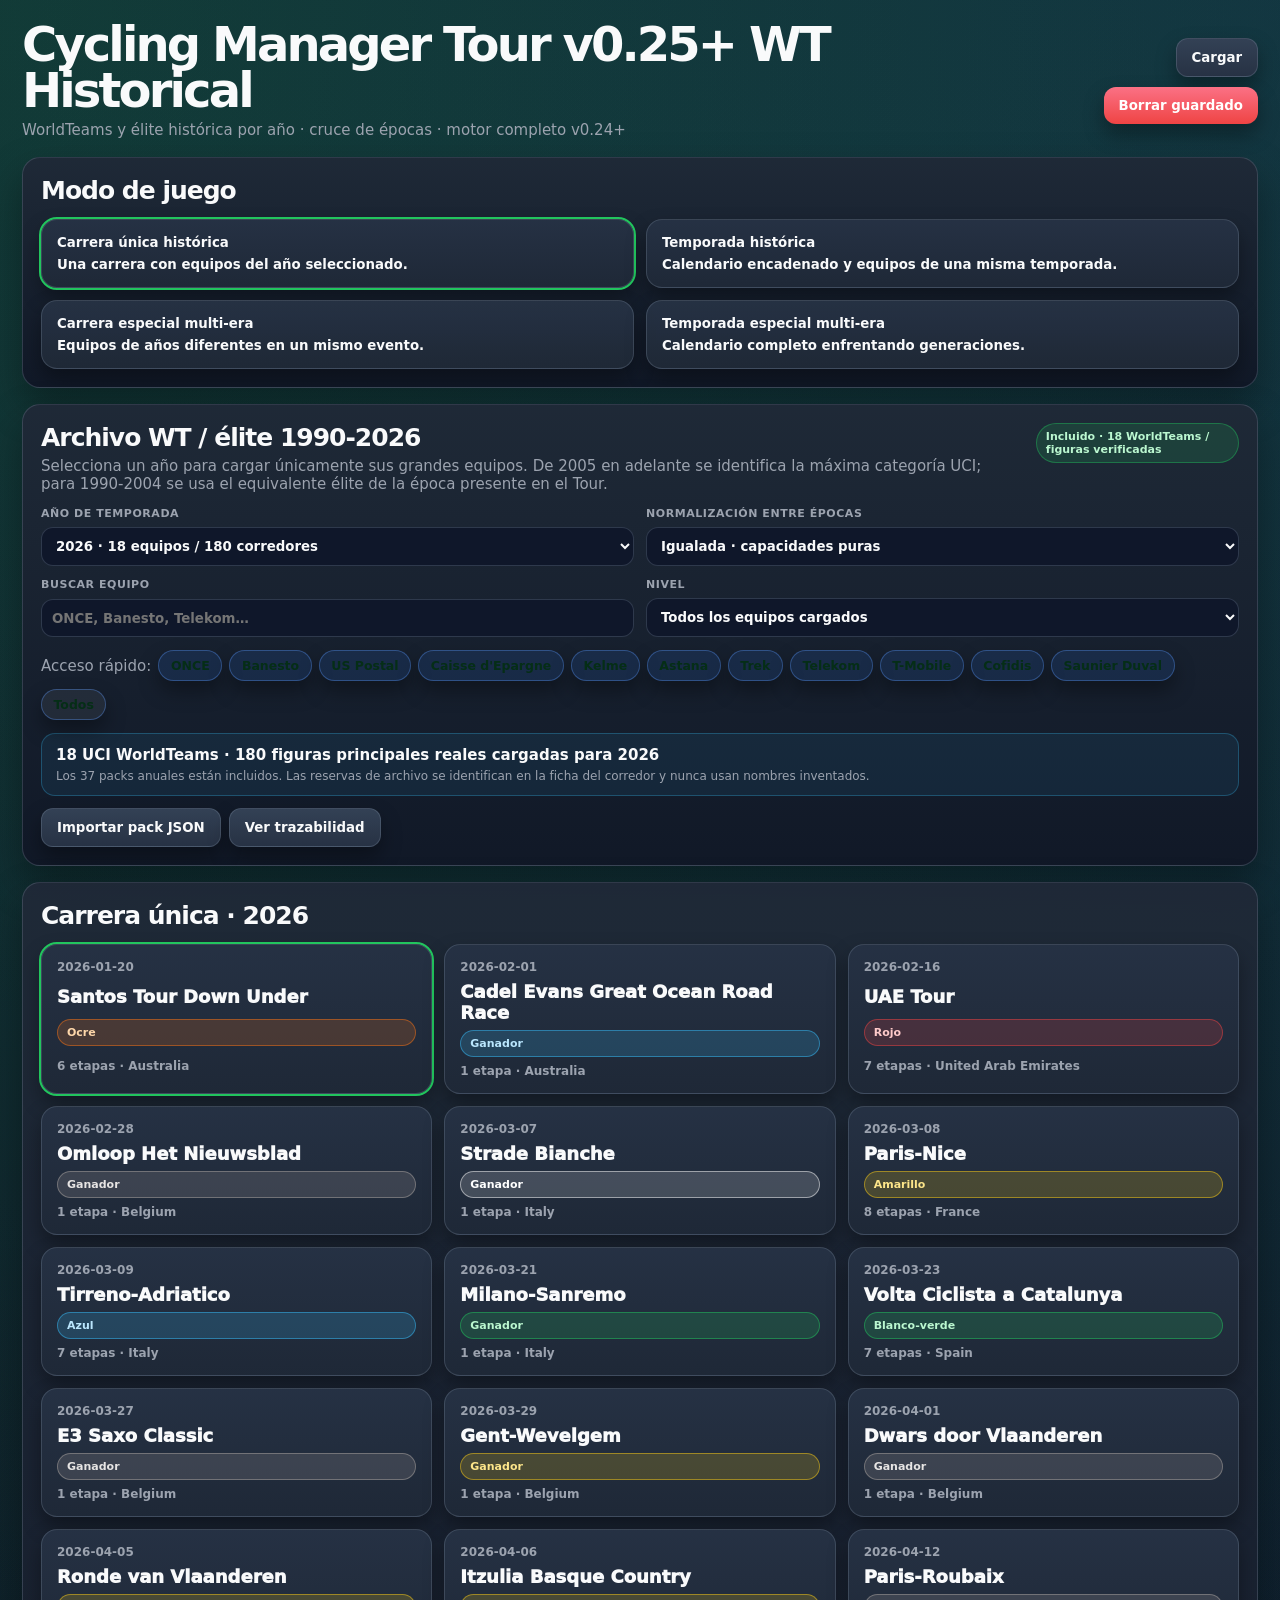
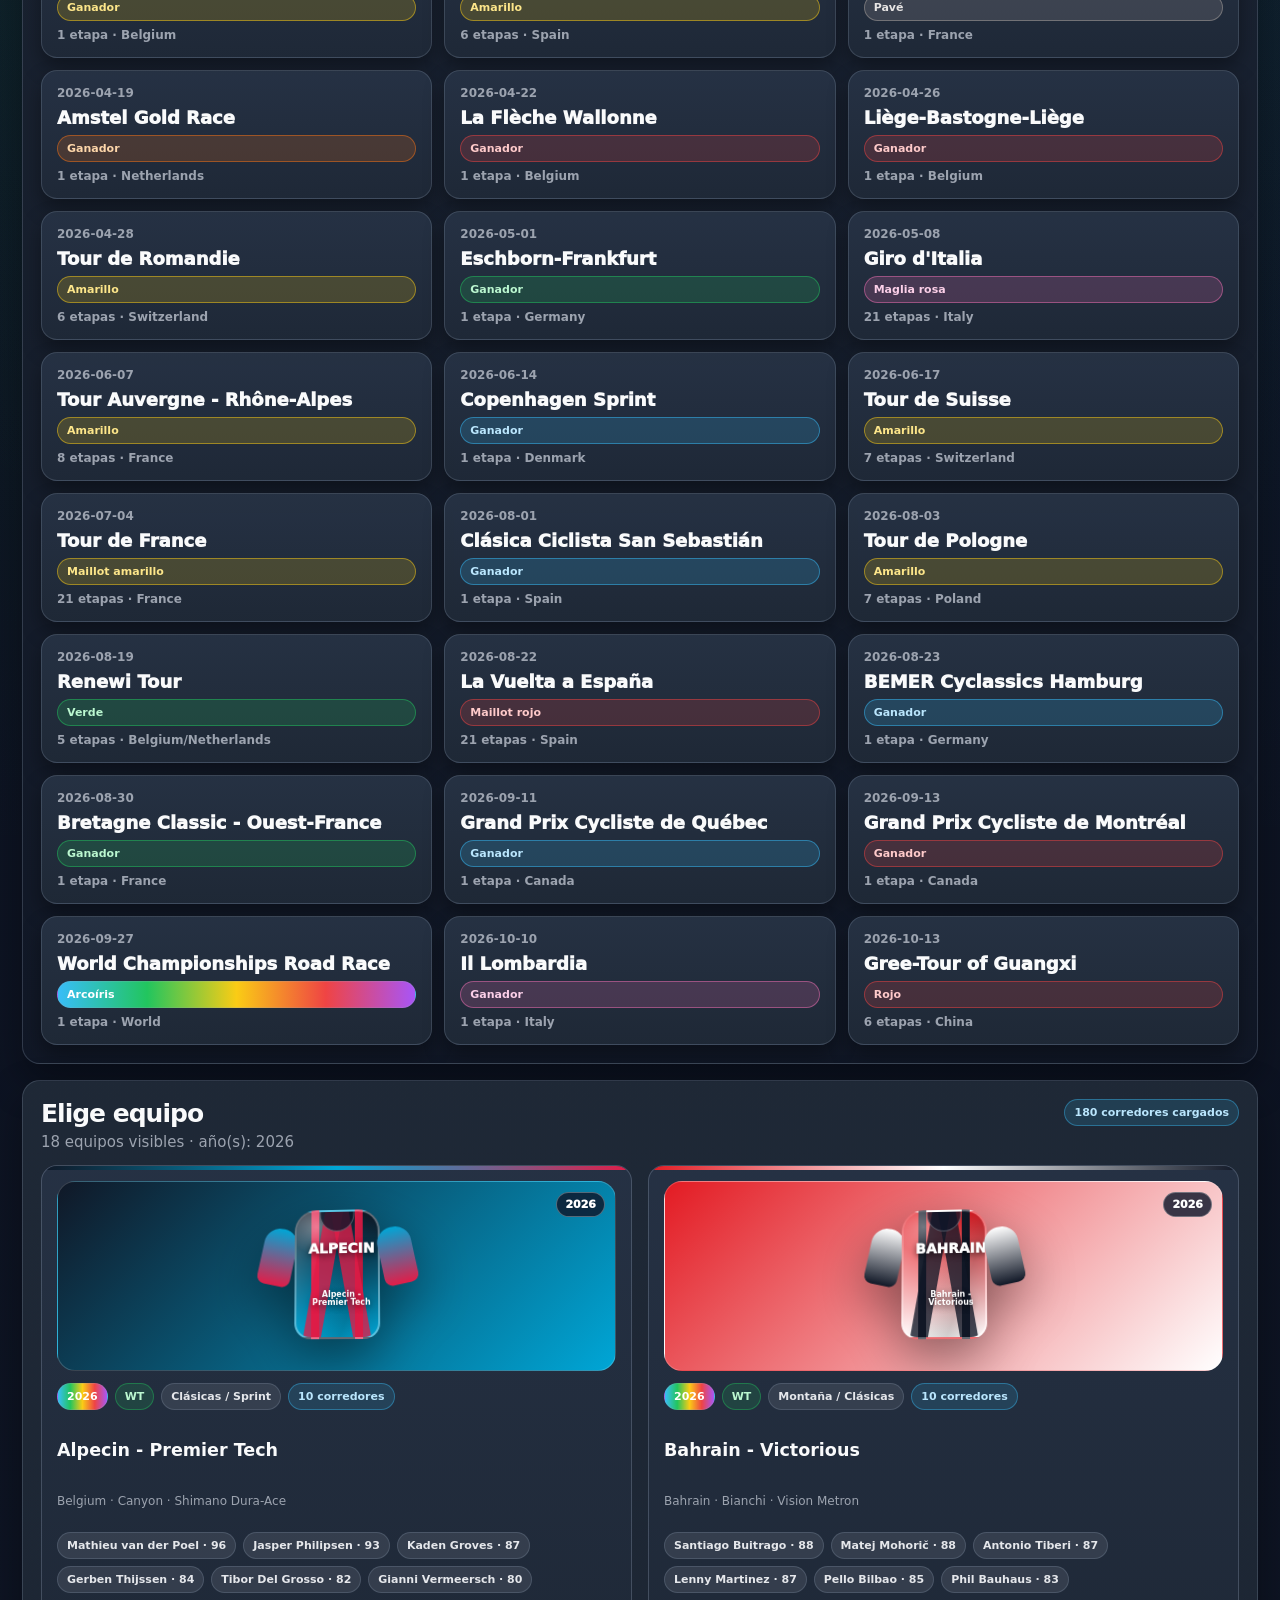
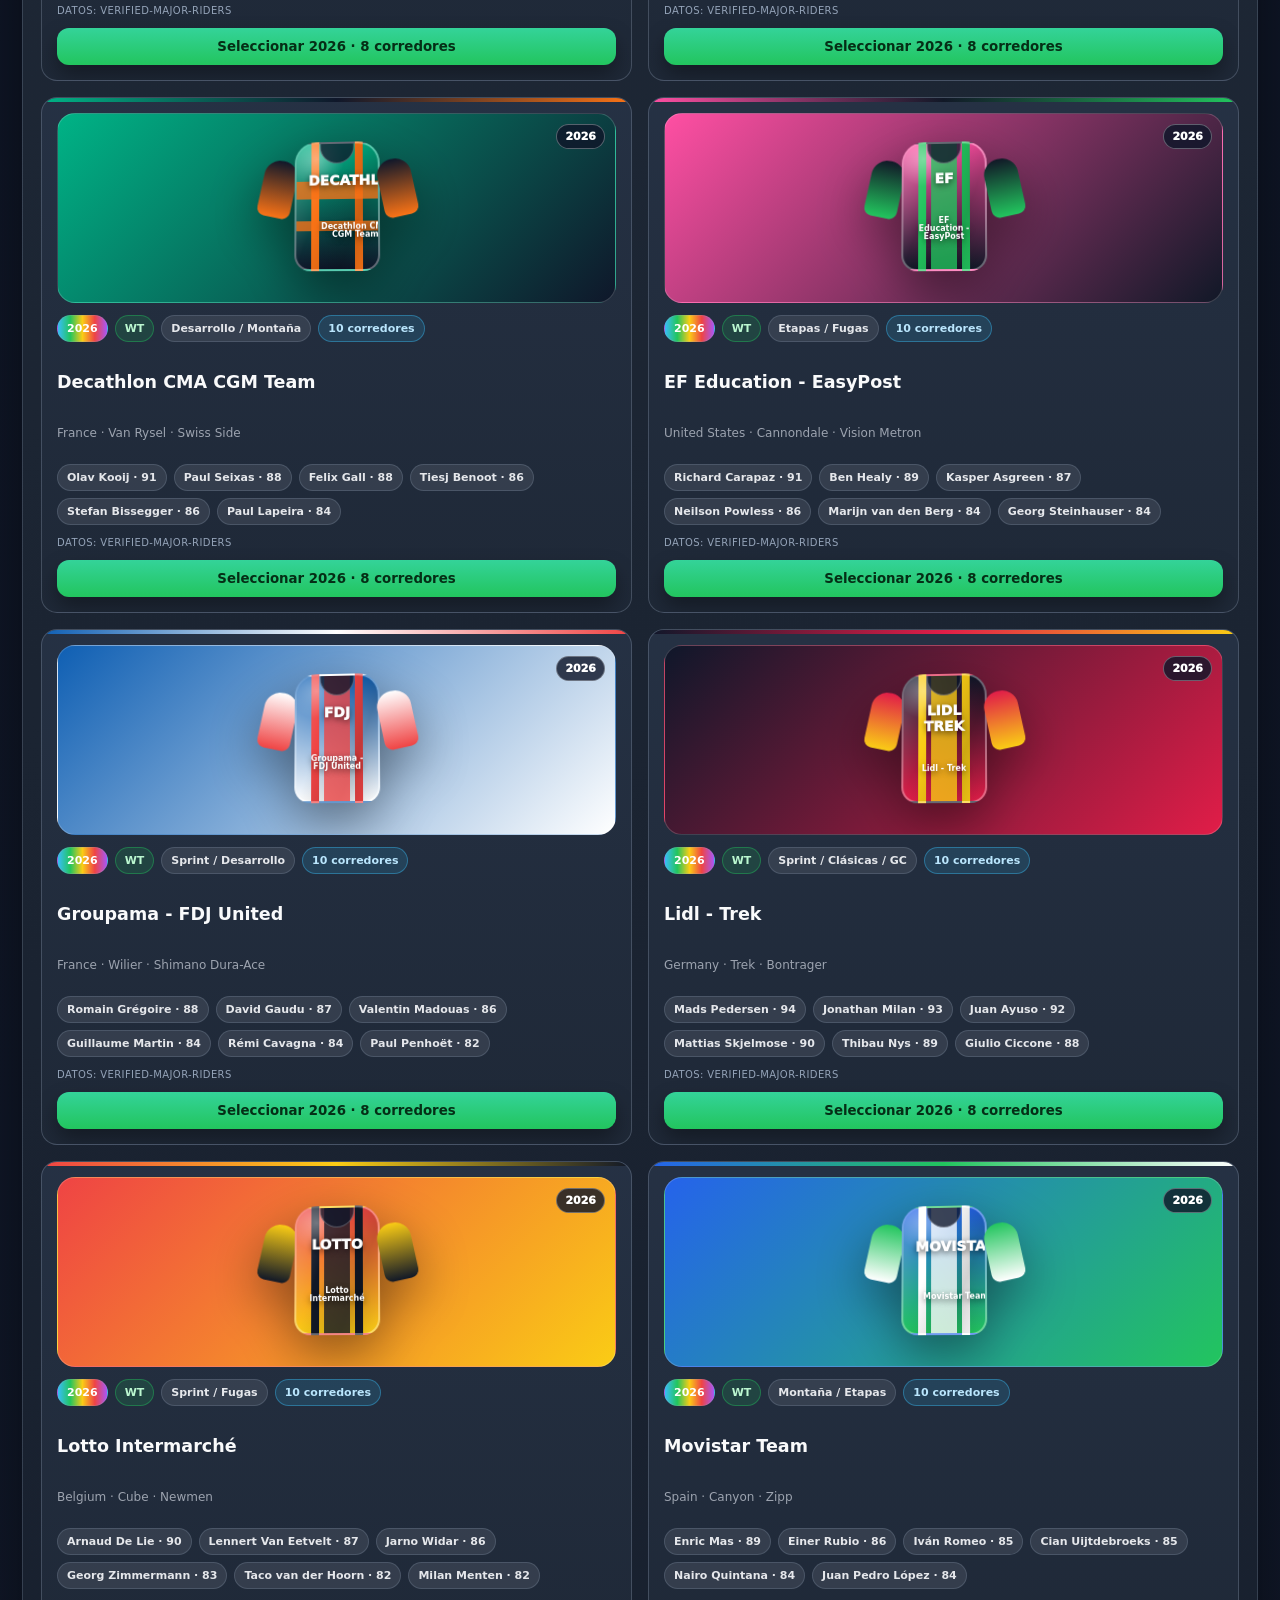
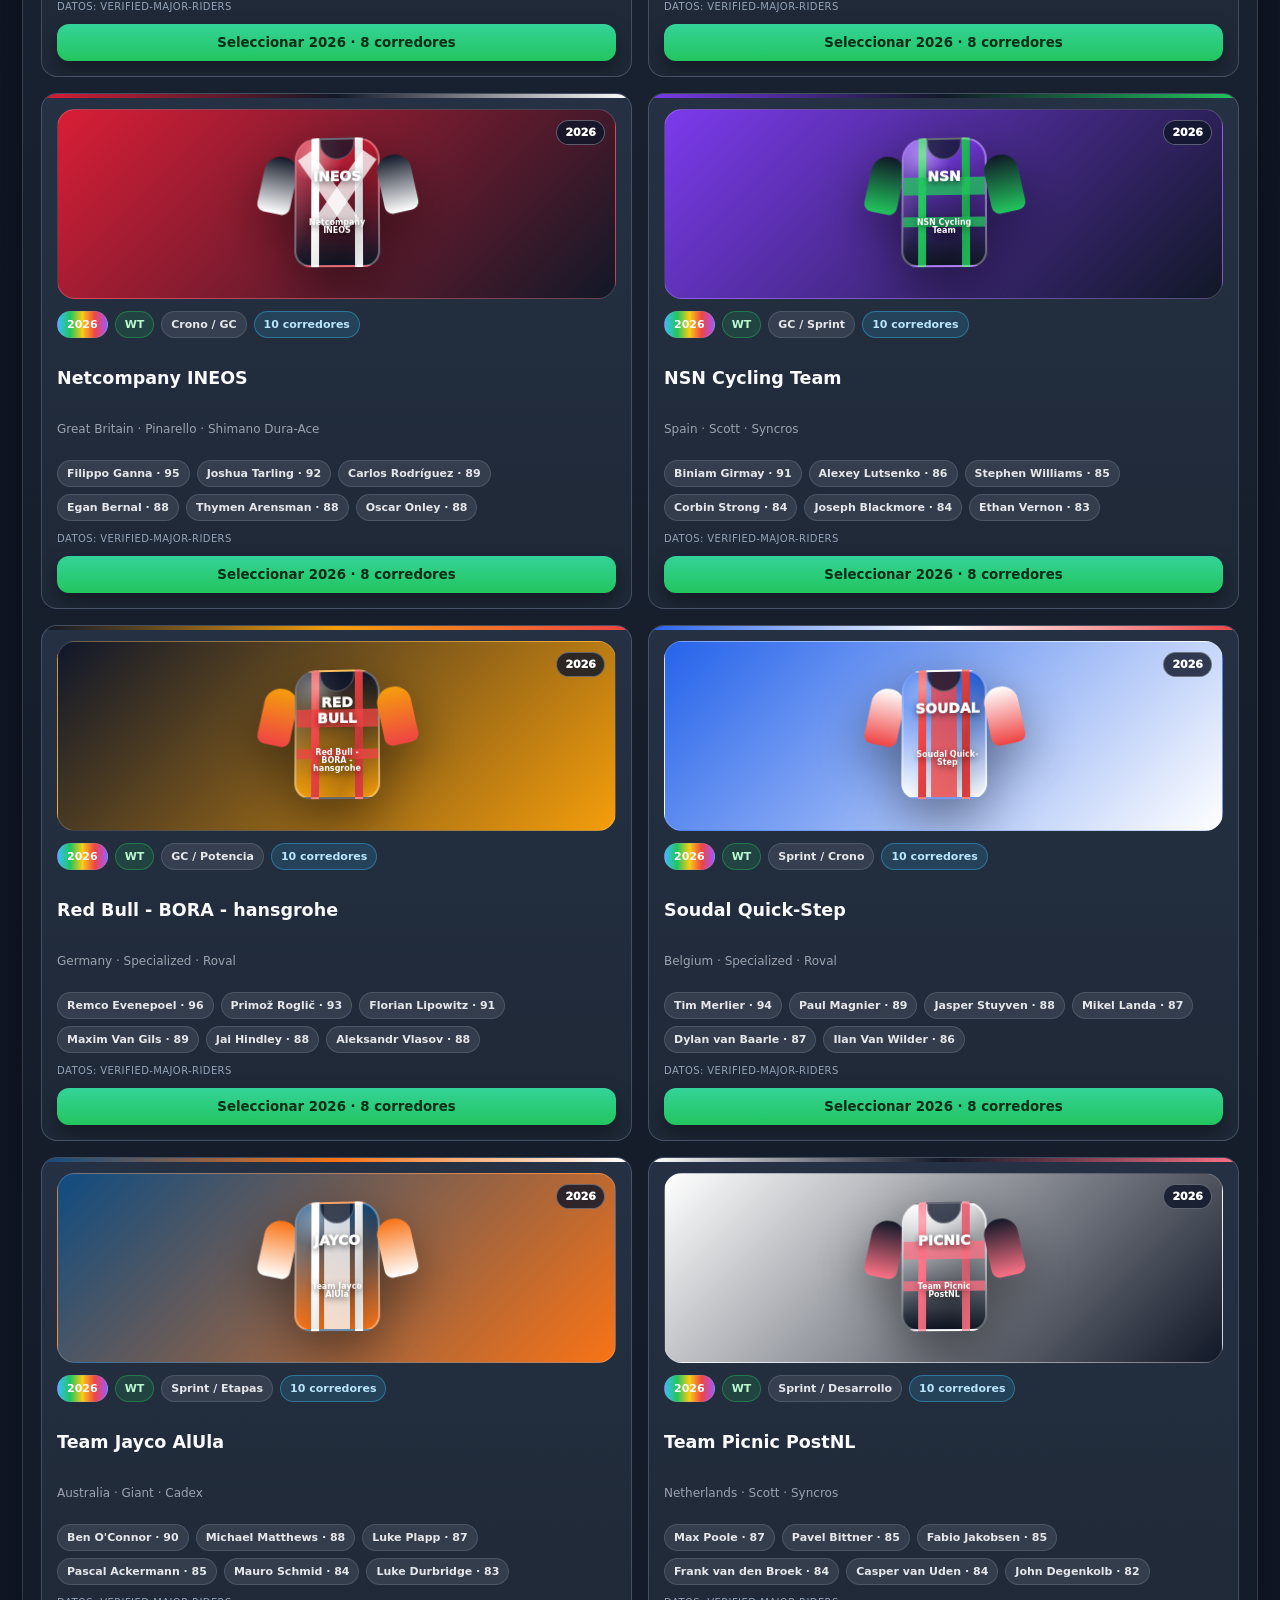
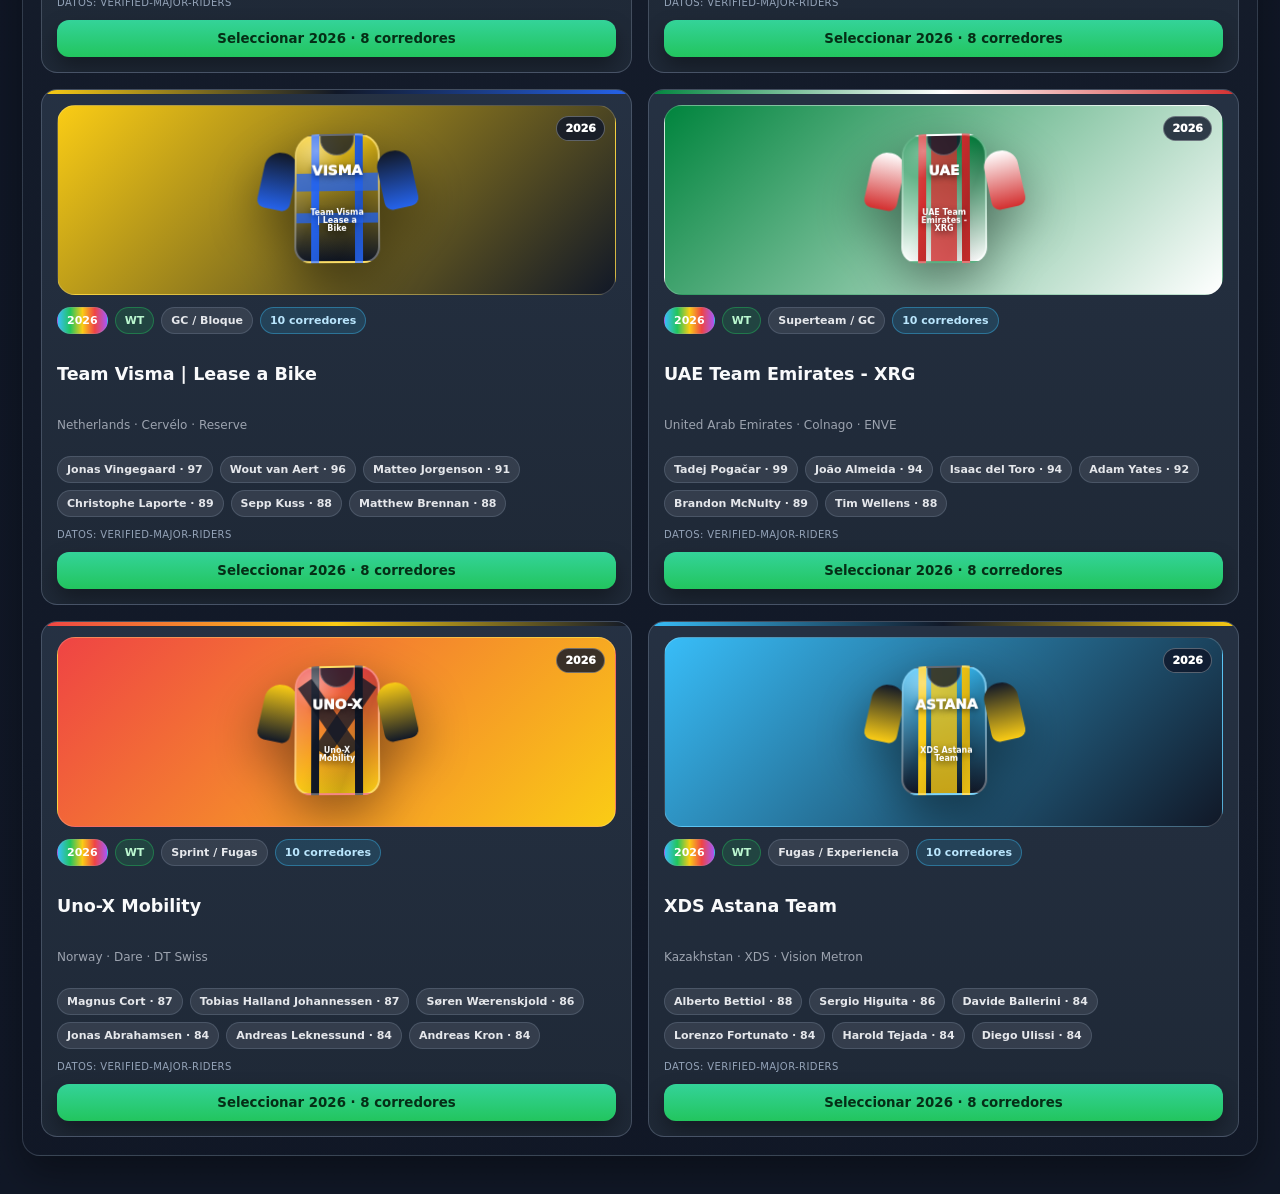
==== commit c7d59bea: "Add files via upload" ====
--- a/index.html
+++ b/index.html
@@ -4,7 +4,7 @@
   <meta charset="UTF-8" />
   <meta name="viewport" content="width=device-width, initial-scale=1.0" />
   <meta name="theme-color" content="#0b1120" />
-  <title>Cycling Manager Tour v0.25 Historical</title>
+  <title>Cycling Manager Tour v0.25+ WT Historical</title>
   <link rel="stylesheet" href="styles.css" />
   <link rel="stylesheet" href="v024.css" />
   <link rel="stylesheet" href="historical.css" />
@@ -17,6 +17,7 @@
   <script src="game.js"></script>
   <script src="v024-expansion.js"></script>
   <script src="historical-manifest.js"></script>
+  <script src="current-2026-major.js"></script>
   <script src="staff-database.js"></script>
   <script src="historical-engine.js"></script>
 </body>
--- a/historical.css
+++ b/historical.css
@@ -26,3 +26,9 @@
 @media(max-width:1450px){.historical-mode-grid{grid-template-columns:repeat(2,minmax(0,1fr))}.historical-controls-grid{grid-template-columns:repeat(2,minmax(0,1fr))}.special-years{grid-template-columns:repeat(8,minmax(0,1fr))}}
 @media(max-width:800px){.historical-mode-grid,.historical-controls-grid{grid-template-columns:1fr}.special-years{grid-template-columns:repeat(5,minmax(0,1fr))}.historical-control-head{flex-direction:column}.historical-tools-row{display:grid}.historical-tools-row button{width:100%}}
 .named-staff-card{display:grid;gap:9px}.staff-meta{margin:0;color:#94a3b8;font-size:12px}.staff-skill-grid{display:grid;grid-template-columns:repeat(2,minmax(0,1fr));gap:7px}.staff-skill-grid>div{display:grid;grid-template-columns:1fr auto;gap:4px;align-items:center;padding:7px;border-radius:10px;background:rgba(15,23,42,.48);border:1px solid var(--border)}.staff-skill-grid span{font-size:10px;text-transform:uppercase;color:#94a3b8}.staff-skill-grid strong{font-size:12px;color:#e5e7eb}.staff-skill-grid i{grid-column:1/-1;height:4px;background:rgba(148,163,184,.18);border-radius:999px;overflow:hidden}.staff-skill-grid b{display:block;height:100%;background:linear-gradient(90deg,var(--blue),var(--green))}
+
+
+.historical-iconic-search{display:flex;flex-wrap:wrap;gap:.45rem;align-items:center;margin:.8rem 0;color:var(--muted)}
+.chip-button{width:auto!important;padding:.45rem .72rem!important;border-radius:999px!important;font-size:.78rem!important;background:rgba(41,121,255,.12)!important;border:1px solid rgba(93,155,255,.35)!important}
+.chip-button.clear{background:rgba(255,255,255,.06)!important}
+.historical-reserve{background:rgba(245,158,11,.16)!important;color:#fbbf24!important;border-color:rgba(245,158,11,.35)!important}
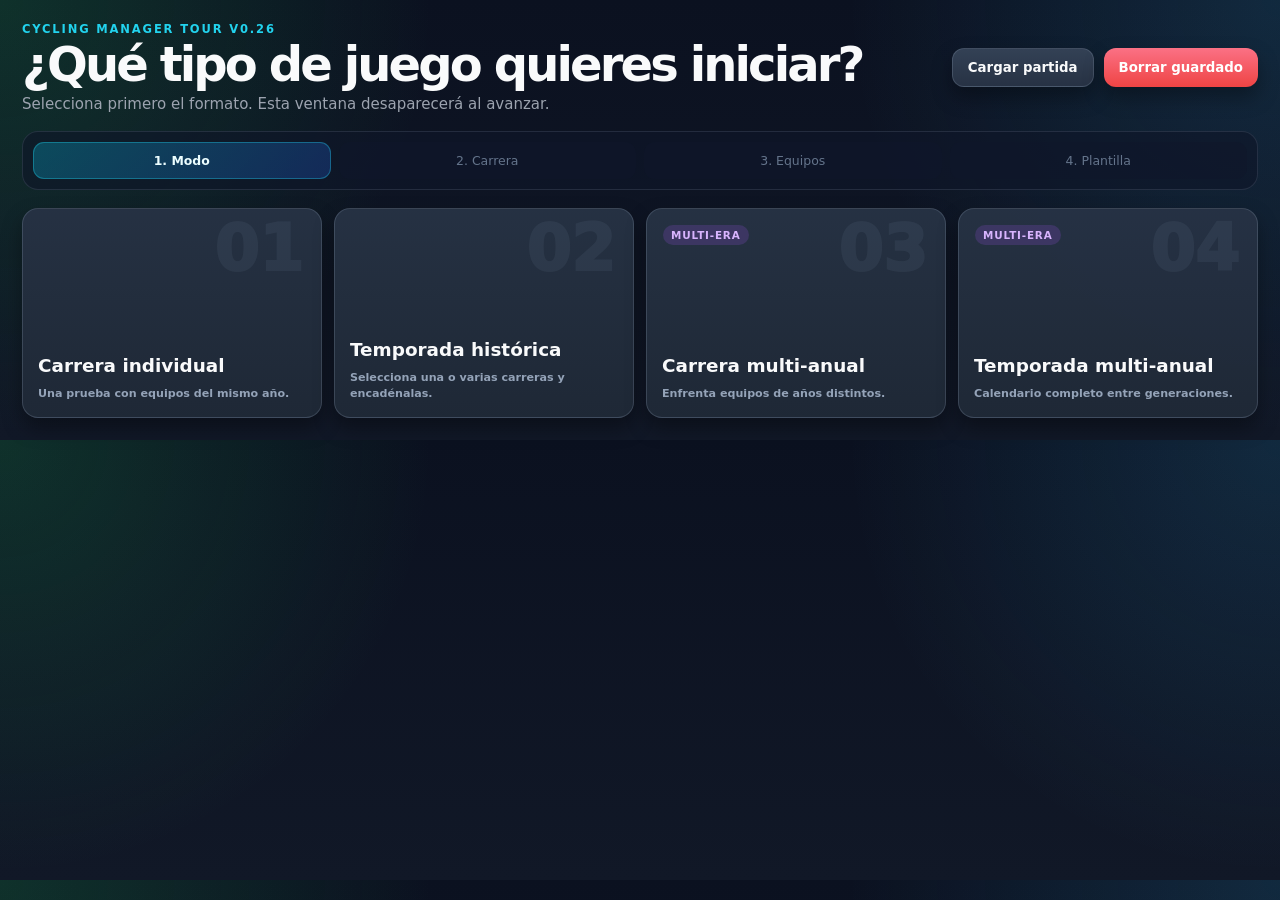
==== commit 18fb41b8: "Add files via upload" ====
--- a/index.html
+++ b/index.html
@@ -4,10 +4,11 @@
   <meta charset="UTF-8" />
   <meta name="viewport" content="width=device-width, initial-scale=1.0" />
   <meta name="theme-color" content="#0b1120" />
-  <title>Cycling Manager Tour v0.25+ WT Historical</title>
+  <title>Cycling Manager Tour v0.26 Director Suite</title>
   <link rel="stylesheet" href="styles.css" />
   <link rel="stylesheet" href="v024.css" />
   <link rel="stylesheet" href="historical.css" />
+  <link rel="stylesheet" href="v026.css" />
 </head>
 <body>
   <div id="app"></div>
@@ -20,5 +21,9 @@
   <script src="current-2026-major.js"></script>
   <script src="staff-database.js"></script>
   <script src="historical-engine.js"></script>
+  <script src="staff-market-v026.js"></script>
+  <script src="youth-market-v026.js"></script>
+  <script src="v026-management.js"></script>
+  <script src="v026-frontoffice.js"></script>
 </body>
 </html>
--- a/v026.css
+++ b/v026.css
@@ -0,0 +1,4 @@
+/* Cycling Manager Tour v0.26 — wizard, mercados e infraestructura */
+.eyebrow{display:block;margin-bottom:.35rem;color:#22d3ee;font-size:.72rem;font-weight:900;letter-spacing:.16em;text-transform:uppercase}.wizard-stage{display:grid;gap:18px}.wizard-progress{display:grid;grid-template-columns:repeat(4,minmax(0,1fr));gap:8px;padding:10px;border:1px solid rgba(148,163,184,.16);border-radius:16px;background:rgba(15,23,42,.64)}.wizard-progress span,.wizard-progress b{padding:11px 13px;border-radius:11px;text-align:center;font-size:.78rem}.wizard-progress span{color:#64748b;background:rgba(15,23,42,.55)}.wizard-progress .active{color:#ecfeff;background:linear-gradient(135deg,rgba(6,182,212,.3),rgba(37,99,235,.25));box-shadow:inset 0 0 0 1px rgba(34,211,238,.35)}.v026-mode-grid{grid-template-columns:repeat(4,minmax(0,1fr))}.v026-mode-grid .mode-card{min-height:210px;display:flex;flex-direction:column;align-items:flex-start;justify-content:flex-end;gap:10px;text-align:left;position:relative;overflow:hidden}.v026-mode-grid .mode-card>span{position:absolute;right:18px;top:8px;font-size:4rem;line-height:1;font-weight:950;color:rgba(148,163,184,.09)}.v026-mode-grid .mode-card strong{font-size:1.15rem}.v026-mode-grid .mode-card small{color:#94a3b8;line-height:1.45}.v026-mode-grid .special:after{content:"MULTI-ERA";position:absolute;left:16px;top:16px;padding:4px 8px;border-radius:999px;background:rgba(168,85,247,.18);color:#d8b4fe;font-size:.65rem;font-weight:900;letter-spacing:.08em}.wizard-loading{min-height:300px;display:grid;place-items:center;align-content:center;gap:18px}.spinner{width:48px;height:48px;border-radius:50%;border:4px solid rgba(148,163,184,.2);border-top-color:#22d3ee;animation:v026spin .8s linear infinite}@keyframes v026spin{to{transform:rotate(360deg)}}.large-select{max-width:420px}.large-select select{font-size:1.2rem;font-weight:800}.data-banner{display:flex;align-items:center;justify-content:space-between;gap:20px;margin-top:16px;padding:15px 17px;border-radius:13px;background:linear-gradient(135deg,rgba(6,182,212,.12),rgba(37,99,235,.08));border:1px solid rgba(34,211,238,.18)}.data-banner span{color:#94a3b8;font-size:.82rem}.setup-grid{display:grid;grid-template-columns:repeat(2,minmax(0,1fr));gap:14px;margin-top:16px}.year-selector-grid{display:grid;grid-template-columns:repeat(auto-fill,minmax(66px,1fr));gap:7px}.wizard-races{max-height:520px;overflow:auto;padding-right:6px}.race-card.checkable{cursor:pointer}.race-card.checkable input{position:absolute;opacity:0;pointer-events:none}.wizard-footer{display:flex;justify-content:space-between;align-items:center;gap:20px;margin-top:18px;padding-top:16px;border-top:1px solid rgba(148,163,184,.15)}.wizard-footer button{min-width:180px}.field-toolbar{display:flex;align-items:center;justify-content:space-between;gap:18px}.field-team-grid{display:grid;grid-template-columns:repeat(auto-fill,minmax(300px,1fr));gap:12px}.field-team-card{display:grid;grid-template-columns:auto 86px 1fr;align-items:center;gap:12px;padding:12px;border-radius:14px;border:1px solid rgba(148,163,184,.14);background:rgba(15,23,42,.55);cursor:pointer;transition:.18s}.field-team-card:hover{transform:translateY(-2px);border-color:rgba(34,211,238,.4)}.field-team-card.selected{border-color:#22d3ee;background:rgba(6,182,212,.12);box-shadow:0 0 0 1px rgba(34,211,238,.18)}.field-team-card input{width:20px;height:20px}.field-team-card .jersey-card{transform:scale(.72);transform-origin:center;width:80px;margin:-16px}.field-team-card>div:last-child{display:grid;gap:4px}.field-team-card span,.field-team-card small{color:#94a3b8}.team-search{max-width:560px}.section-heading{display:flex;align-items:flex-start;justify-content:space-between;gap:18px;margin-bottom:15px}.market-filters{display:grid;grid-template-columns:2fr repeat(3,minmax(150px,1fr));gap:10px;margin-bottom:16px}.staff-market-grid{display:grid;grid-template-columns:repeat(auto-fill,minmax(300px,1fr));gap:12px}.staff-market-card,.youth-card,.asset-card,.department-card{display:flex;flex-direction:column;gap:9px;padding:15px;border:1px solid rgba(148,163,184,.14);border-radius:15px;background:linear-gradient(145deg,rgba(15,23,42,.82),rgba(2,6,23,.7))}.staff-market-card.hired{border-color:rgba(34,197,94,.45);background:linear-gradient(145deg,rgba(20,83,45,.19),rgba(2,6,23,.72))}.staff-role{margin:0;font-weight:700}.staff-market-card button,.youth-card button,.asset-card button,.department-card button{margin-top:auto}.staff-skill-grid{display:grid;gap:5px}.staff-skill-grid>div{display:grid;grid-template-columns:1fr 32px;gap:7px;align-items:center;font-size:.72rem}.staff-skill-grid i{grid-column:1/-1;height:4px;border-radius:99px;background:rgba(148,163,184,.14);overflow:hidden}.staff-skill-grid b{display:block;height:100%;border-radius:99px;background:linear-gradient(90deg,#06b6d4,#3b82f6)}.pagination{display:flex;justify-content:center;align-items:center;gap:14px;margin-top:16px}.staff-roster-list{display:grid;gap:7px}.staff-roster-list>div{display:flex;justify-content:space-between;gap:12px;padding:10px;border-radius:10px;background:rgba(15,23,42,.62)}.staff-roster-list span{color:#94a3b8;font-size:.78rem}.kpi-strip,.asset-summary{display:grid;grid-template-columns:repeat(3,minmax(0,1fr));gap:10px}.kpi-strip>div,.asset-summary>div{display:grid;gap:5px;padding:14px;border-radius:13px;background:rgba(15,23,42,.62);border:1px solid rgba(148,163,184,.12)}.kpi-strip span,.asset-summary span,.asset-summary small{color:#94a3b8}.kpi-strip strong,.asset-summary strong{font-size:1.05rem}.asset-market-grid{display:grid;grid-template-columns:repeat(auto-fill,minmax(285px,1fr));gap:12px}.asset-card.active{border-color:#22d3ee;box-shadow:inset 0 0 0 1px rgba(34,211,238,.2)}.asset-stats{display:grid;grid-template-columns:repeat(2,minmax(0,1fr));gap:6px}.asset-stats span{display:flex;justify-content:space-between;padding:7px 9px;border-radius:8px;background:rgba(15,23,42,.58);font-size:.73rem;color:#94a3b8}.asset-stats b{color:#e2e8f0}.department-grid{display:grid;grid-template-columns:repeat(auto-fill,minmax(285px,1fr));gap:12px}.level-pips{display:flex;gap:5px}.level-pips i{width:22px;height:6px;border-radius:99px;background:rgba(148,163,184,.16)}.level-pips .on{background:linear-gradient(90deg,#22c55e,#06b6d4)}.club-dashboard{display:grid;gap:16px}.youth-grid{display:grid;grid-template-columns:repeat(auto-fill,minmax(285px,1fr));gap:12px}.youth-card small{color:#94a3b8}.button-row{display:flex;flex-wrap:wrap;gap:8px}.historical-team-card .chip-row{max-height:78px;overflow:hidden}
+@media(max-width:1100px){.v026-mode-grid{grid-template-columns:repeat(2,minmax(0,1fr))}.market-filters{grid-template-columns:repeat(2,minmax(0,1fr))}.asset-summary,.kpi-strip{grid-template-columns:1fr 1fr}.wizard-progress{grid-template-columns:1fr 1fr}}
+@media(max-width:700px){.v026-mode-grid,.setup-grid,.market-filters,.asset-summary,.kpi-strip{grid-template-columns:1fr}.wizard-progress{grid-template-columns:1fr 1fr}.field-toolbar,.section-heading,.wizard-footer,.data-banner{align-items:stretch;flex-direction:column}.field-team-grid{grid-template-columns:1fr}.field-team-card{grid-template-columns:auto 72px 1fr}.staff-market-grid,.asset-market-grid,.department-grid,.youth-grid{grid-template-columns:1fr}.wizard-header .top-actions{width:100%}}
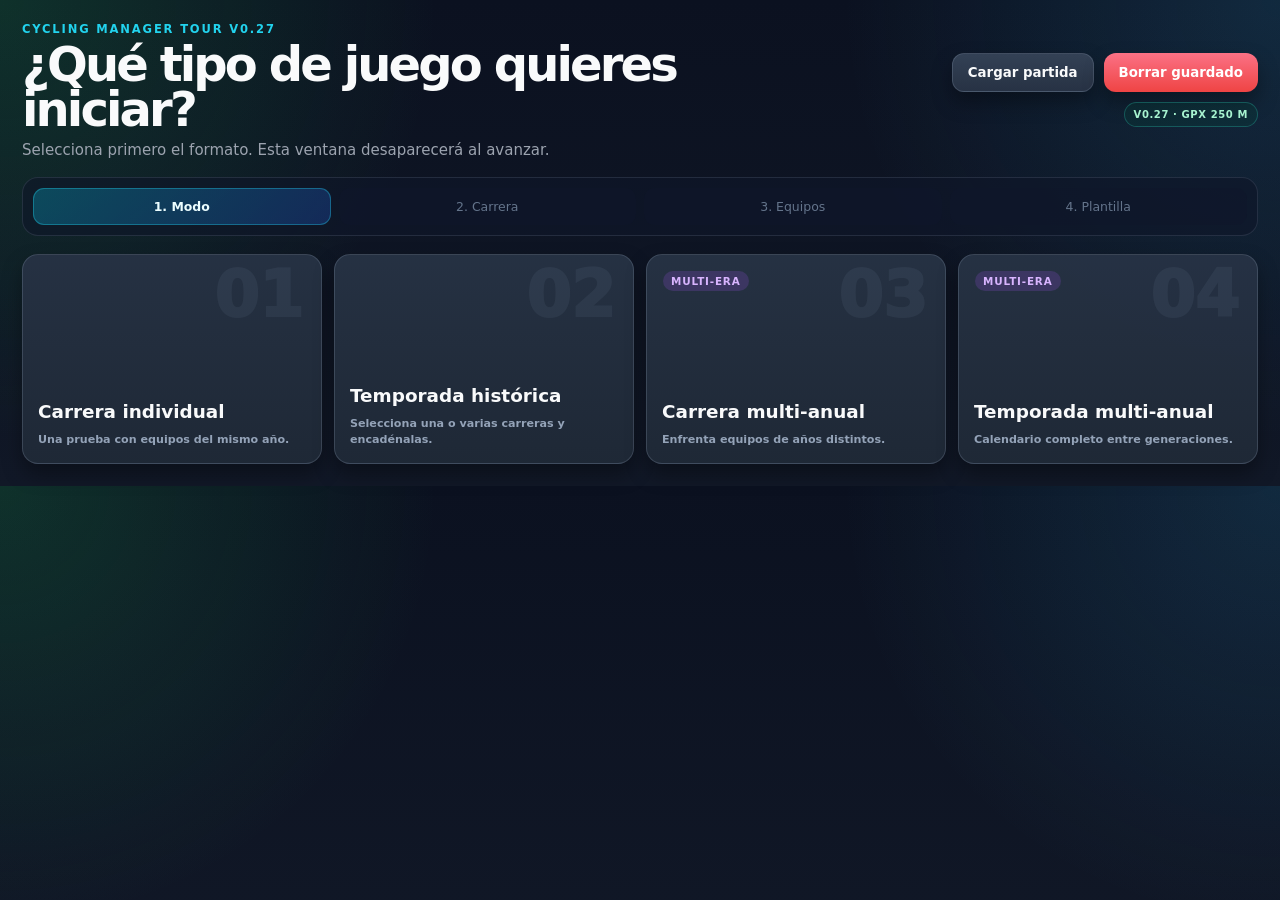
==== commit a66caa8f: "Add files via upload" ====
--- a/index.html
+++ b/index.html
@@ -4,17 +4,27 @@
   <meta charset="UTF-8" />
   <meta name="viewport" content="width=device-width, initial-scale=1.0" />
   <meta name="theme-color" content="#0b1120" />
-  <title>Cycling Manager Tour v0.26 Director Suite</title>
+  <meta name="description" content="Cycling Manager Tour v0.27 con Director Suite, archivo histórico 1990-2026 y generación/simulación de recorridos GPX." />
+  <title>Cycling Manager Tour v0.27 · GPX Stage Lab</title>
   <link rel="stylesheet" href="styles.css" />
   <link rel="stylesheet" href="v024.css" />
   <link rel="stylesheet" href="historical.css" />
   <link rel="stylesheet" href="v026.css" />
+  <link rel="stylesheet" href="gpx.css" />
+  <link rel="stylesheet" href="stage-lab-integration.css" />
+  <link rel="stylesheet" href="v027.css" />
 </head>
 <body>
   <div id="app"></div>
 
   <script src="data.js"></script>
   <script src="v024-data.js"></script>
+
+  <!-- Rutas GPX reales incluidas y utilidades de altimetría. Deben cargarse
+       antes de game.js para que el calendario base 2026 conserve los GPX. -->
+  <script src="gpx-stage-data.js"></script>
+  <script src="gpx-engine.js"></script>
+
   <script src="game.js"></script>
   <script src="v024-expansion.js"></script>
   <script src="historical-manifest.js"></script>
@@ -25,5 +35,11 @@
   <script src="youth-market-v026.js"></script>
   <script src="v026-management.js"></script>
   <script src="v026-frontoffice.js"></script>
+
+  <!-- v0.27: el perfil, el mapa y la física GPX se conectan después de que
+       v0.26 haya instalado sus versiones finales de render y simulación. -->
+  <script src="gpx-integration-v027.js"></script>
+  <script src="stage-lab-integration-v027.js"></script>
+  <script src="v027.js"></script>
 </body>
 </html>
--- a/gpx.css
+++ b/gpx.css
@@ -0,0 +1,191 @@
+/* ============================================================
+   GPX REAL PROFILE + ROUTE VISUALIZATION
+   ============================================================ */
+
+.gpx-stage-card {
+  overflow: visible;
+}
+
+.gpx-dashboard {
+  display: grid;
+  grid-template-columns: minmax(300px, .72fr) minmax(0, 1.45fr);
+  gap: 12px;
+}
+
+.gpx-map-panel,
+.gpx-profile-panel {
+  min-width: 0;
+  padding: 12px;
+  border: 1px solid rgba(148,163,184,.2);
+  border-radius: 16px;
+  background: rgba(7,17,29,.72);
+}
+
+.gpx-panel-heading {
+  display: flex;
+  justify-content: space-between;
+  gap: 10px;
+  align-items: baseline;
+  margin-bottom: 8px;
+}
+
+.gpx-panel-heading span {
+  color: var(--muted);
+  font-size: 11px;
+}
+
+.gpx-route-canvas,
+.gpx-profile-canvas {
+  display: block;
+  width: 100%;
+  border: 1px solid rgba(148,163,184,.18);
+  border-radius: 14px;
+  background: #081523;
+}
+
+.gpx-route-canvas {
+  height: 360px;
+  cursor: crosshair;
+}
+
+.gpx-profile-canvas {
+  height: 360px;
+  touch-action: none;
+  cursor: crosshair;
+}
+
+.gpx-profile-canvas:focus {
+  outline: 2px solid rgba(45,212,191,.65);
+  outline-offset: 2px;
+}
+
+.gpx-readout {
+  display: grid;
+  grid-template-columns: repeat(4, minmax(0, 1fr));
+  gap: 7px;
+  margin-bottom: 8px;
+}
+
+.gpx-readout div {
+  display: grid;
+  gap: 3px;
+  padding: 8px 10px;
+  border: 1px solid rgba(148,163,184,.16);
+  border-radius: 11px;
+  background: rgba(15,23,42,.7);
+}
+
+.gpx-readout span {
+  color: var(--muted);
+  font-size: 9px;
+  font-weight: 900;
+  letter-spacing: .07em;
+  text-transform: uppercase;
+}
+
+.gpx-readout strong {
+  font-size: 16px;
+}
+
+.gpx-canvas-wrap {
+  position: relative;
+}
+
+.gpx-tooltip {
+  position: absolute;
+  display: none;
+  z-index: 12;
+  min-width: 112px;
+  padding: 7px 9px;
+  border: 1px solid rgba(255,255,255,.13);
+  border-radius: 10px;
+  background: rgba(2,6,23,.94);
+  box-shadow: 0 10px 24px rgba(0,0,0,.34);
+  pointer-events: none;
+  transform: translateY(-100%);
+}
+
+.gpx-tooltip.visible {
+  display: grid;
+  gap: 2px;
+}
+
+.gpx-tooltip span {
+  font-size: 11px;
+  color: #dbeafe;
+}
+
+.gpx-scrubber {
+  width: 100%;
+  margin-top: 10px;
+  accent-color: #5d77ff;
+}
+
+.gpx-gradient-legend {
+  display: flex;
+  flex-wrap: wrap;
+  gap: 6px;
+  margin-top: 9px;
+}
+
+.gpx-gradient-legend span {
+  display: inline-flex;
+  align-items: center;
+  gap: 5px;
+  padding: 4px 7px;
+  border: 1px solid rgba(148,163,184,.14);
+  border-radius: 999px;
+  color: var(--muted);
+  background: rgba(15,23,42,.46);
+  font-size: 10px;
+  font-weight: 800;
+}
+
+.gpx-gradient-legend i {
+  display: inline-block;
+  width: 11px;
+  height: 11px;
+  border-radius: 50%;
+}
+
+.gpx-sector-grid {
+  margin-top: 12px;
+  grid-template-columns: repeat(4, minmax(0, 1fr));
+  max-height: 290px;
+  overflow-y: auto;
+  padding-right: 4px;
+}
+
+.gpx-home-badge {
+  justify-self: start;
+}
+
+@media (max-width: 1120px) {
+  .gpx-dashboard {
+    grid-template-columns: 1fr;
+  }
+  .gpx-route-canvas {
+    height: 300px;
+  }
+  .gpx-profile-canvas {
+    height: 330px;
+  }
+  .gpx-sector-grid {
+    grid-template-columns: repeat(2, minmax(0, 1fr));
+  }
+}
+
+@media (max-width: 680px) {
+  .gpx-readout {
+    grid-template-columns: repeat(2, minmax(0, 1fr));
+  }
+  .gpx-route-canvas {
+    height: 250px;
+  }
+  .gpx-profile-canvas {
+    height: 285px;
+  }
+  .gpx-sector-grid {
+    grid-template-columns: 1fr;
+  }
+}
--- a/stage-lab-integration.css
+++ b/stage-lab-integration.css
@@ -0,0 +1,43 @@
+/* Grand Tour Stage Lab bridge screen */
+.stage-lab-manager-shell { display: grid; gap: 14px; min-height: calc(100vh - 44px); }
+.stage-lab-manager-header { margin-bottom: 0; }
+.stage-lab-manager-header h1 { margin-top: 9px; }
+.stage-lab-manager-info {
+  display: flex;
+  align-items: center;
+  justify-content: space-between;
+  gap: 18px;
+  margin-bottom: 0;
+  border-color: rgba(34,197,94,.42);
+  background: linear-gradient(90deg, rgba(22,101,52,.24), rgba(17,24,39,.98));
+}
+.stage-lab-manager-info > div:first-child { display: grid; gap: 6px; max-width: 980px; }
+.stage-lab-manager-info > div:first-child strong { font-size: 16px; color: #bbf7d0; }
+.stage-lab-manager-info > div:first-child span { color: #cbd5e1; font-size: 12px; line-height: 1.5; }
+.stage-lab-config-chips { display: flex; flex-wrap: wrap; justify-content: flex-end; gap: 7px; }
+.stage-lab-config-chips span {
+  display: inline-flex; padding: 7px 10px; border-radius: 999px;
+  background: rgba(15,23,42,.7); border: 1px solid var(--border);
+  color: #dbeafe; font-size: 11px; font-weight: 900;
+}
+.stage-lab-iframe-panel {
+  min-height: 860px;
+  overflow: hidden;
+  border: 1px solid rgba(56,189,248,.28);
+  border-radius: 18px;
+  background: #071018;
+  box-shadow: 0 18px 44px rgba(0,0,0,.38);
+}
+.stage-lab-iframe-panel iframe {
+  display: block;
+  width: 100%;
+  height: max(860px, calc(100vh - 230px));
+  border: 0;
+  background: #071018;
+}
+.stage-lab-calendar-badge { margin-top: 2px; width: fit-content; }
+@media (max-width: 900px) {
+  .stage-lab-manager-info { flex-direction: column; align-items: flex-start; }
+  .stage-lab-config-chips { justify-content: flex-start; }
+  .stage-lab-iframe-panel, .stage-lab-iframe-panel iframe { min-height: 760px; height: 760px; }
+}
--- a/v027.css
+++ b/v027.css
@@ -0,0 +1,10 @@
+/* Cycling Manager Tour v0.27 · GPX Stage Lab */
+.v027-version-chip{display:inline-flex;align-items:center;gap:6px;padding:6px 9px;border:1px solid rgba(45,212,191,.28);border-radius:999px;background:rgba(6,78,59,.24);color:#a7f3d0;font-size:10px;font-weight:900;letter-spacing:.06em;text-transform:uppercase}
+.stage-lab-manager-header .top-actions{flex-wrap:wrap;justify-content:flex-end}
+.stage-lab-manager-header p{max-width:980px}
+.stage-lab-manager-shell .header{position:relative}
+.stage-lab-manager-shell .header:after{content:"v0.27";position:absolute;right:12px;bottom:-10px;padding:3px 8px;border-radius:999px;border:1px solid rgba(45,212,191,.32);background:#071018;color:#6ee7b7;font-size:9px;font-weight:900;letter-spacing:.08em}
+.gpx-stage-card .stage-title-row{align-items:flex-start}
+.gpx-stage-card .badge-row{justify-content:flex-end}
+.gpx-route-canvas,.gpx-profile-canvas{image-rendering:auto}
+@media(max-width:760px){.stage-lab-manager-header .top-actions{justify-content:flex-start}.stage-lab-manager-shell .header:after{display:none}}
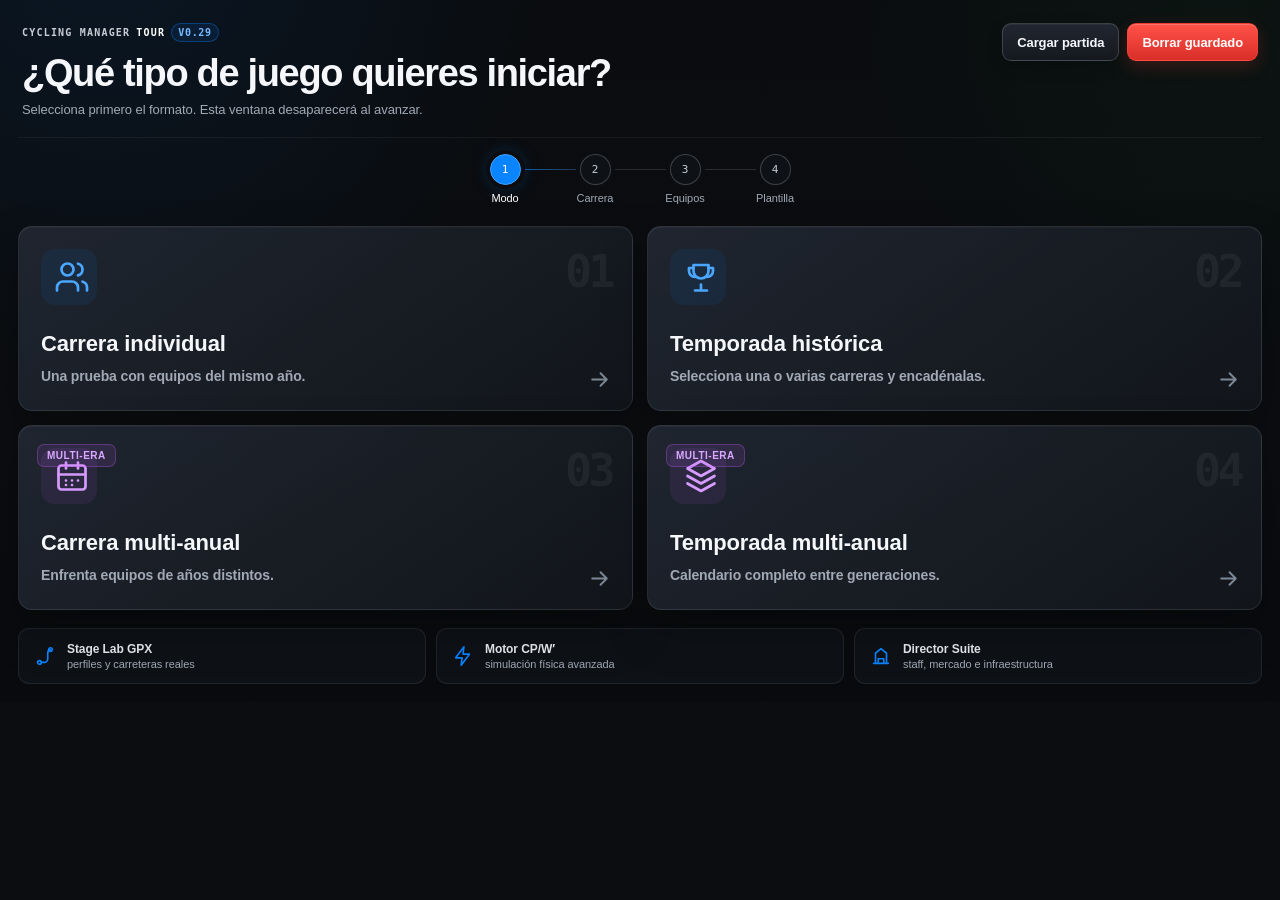
==== commit 175aa691: "v0.29 club" ====
--- a/index.html
+++ b/index.html
@@ -3,9 +3,9 @@
 <head>
   <meta charset="UTF-8" />
   <meta name="viewport" content="width=device-width, initial-scale=1.0" />
-  <meta name="theme-color" content="#0b1120" />
-  <meta name="description" content="Cycling Manager Tour v0.27 con Director Suite, archivo histórico 1990-2026 y generación/simulación de recorridos GPX." />
-  <title>Cycling Manager Tour v0.27 · GPX Stage Lab</title>
+  <meta name="theme-color" content="#0b0d10" />
+  <meta name="description" content="Cycling Manager Tour v0.29 Club HQ & Sponsors con Director Suite, archivo histórico 1990-2026, Stage Lab GPX, sede, campus, patrocinios y finanzas." />
+  <title>Cycling Manager Tour v0.29 · Club HQ & Sponsors</title>
   <link rel="stylesheet" href="styles.css" />
   <link rel="stylesheet" href="v024.css" />
   <link rel="stylesheet" href="historical.css" />
@@ -13,6 +13,8 @@
   <link rel="stylesheet" href="gpx.css" />
   <link rel="stylesheet" href="stage-lab-integration.css" />
   <link rel="stylesheet" href="v027.css" />
+  <link rel="stylesheet" href="v028.css" />
+  <link rel="stylesheet" href="v029.css" />
 </head>
 <body>
   <div id="app"></div>
@@ -41,5 +43,8 @@
   <script src="gpx-integration-v027.js"></script>
   <script src="stage-lab-integration-v027.js"></script>
   <script src="v027.js"></script>
+  <script src="v028.js"></script>
+  <script src="v029-data.js"></script>
+  <script src="v029-club.js"></script>
 </body>
 </html>
--- a/v028.css
+++ b/v028.css
@@ -0,0 +1,606 @@
+/* ============================================================
+   CYCLING MANAGER TOUR v0.28 · GRAPHITE PERFORMANCE
+   Design system inspirado en interfaces Apple / motorsport data.
+   ============================================================ */
+
+:root {
+  --bg: #0b0d10;
+  --bg-deep: #07090c;
+  --panel: #161a20;
+  --panel2: #1c2129;
+  --panel3: #222833;
+  --surface: #11151a;
+  --surface-soft: rgba(22, 26, 32, .86);
+  --text: #f5f7fa;
+  --muted: #a1a9b5;
+  --muted-2: #697382;
+  --border: rgba(255,255,255,.08);
+  --border-strong: rgba(255,255,255,.16);
+  --blue: #0a84ff;
+  --blue-soft: rgba(10,132,255,.14);
+  --green: #30d158;
+  --green-soft: rgba(48,209,88,.13);
+  --yellow: #ffd60a;
+  --orange: #ff9f0a;
+  --red: #ff453a;
+  --pink: #ff4f9a;
+  --purple: #bf5af2;
+  --cyan: #64d2ff;
+  --shadow: rgba(0,0,0,.44);
+  --radius: 14px;
+  --radius-lg: 20px;
+  --font-display: -apple-system, BlinkMacSystemFont, "SF Pro Display", "Helvetica Neue", Arial, sans-serif;
+  --font-text: -apple-system, BlinkMacSystemFont, "SF Pro Text", "Helvetica Neue", Arial, sans-serif;
+  --font-mono: "SFMono-Regular", "SF Mono", ui-monospace, Menlo, Monaco, Consolas, monospace;
+}
+
+html.v028-graphite { color-scheme: dark; background: var(--bg); }
+html.v028-graphite, html.v028-graphite body { min-height: 100%; }
+body.v028-ui {
+  margin: 0;
+  color: var(--text);
+  font-family: var(--font-text);
+  font-size: 14px;
+  font-weight: 400;
+  background:
+    radial-gradient(circle at 8% -10%, rgba(10,132,255,.09), transparent 32%),
+    radial-gradient(circle at 95% 0%, rgba(48,209,88,.045), transparent 26%),
+    linear-gradient(180deg, #0a0c0f 0%, #0b0d10 65%, #080a0d 100%);
+  letter-spacing: -.005em;
+}
+body.v028-ui::before {
+  content: "";
+  position: fixed;
+  inset: 0;
+  pointer-events: none;
+  opacity: .12;
+  background-image: linear-gradient(rgba(255,255,255,.018) 1px, transparent 1px), linear-gradient(90deg, rgba(255,255,255,.014) 1px, transparent 1px);
+  background-size: 56px 56px;
+  mask-image: linear-gradient(to bottom, #000, transparent 82%);
+}
+
+body.v028-ui #app {
+  position: relative;
+  z-index: 1;
+  width: min(100%, 1920px);
+  margin: 0 auto;
+  padding: 18px;
+}
+
+body.v028-ui *, body.v028-ui *::before, body.v028-ui *::after { box-sizing: border-box; }
+body.v028-ui button, body.v028-ui input, body.v028-ui select, body.v028-ui textarea { font: inherit; }
+body.v028-ui button { -webkit-tap-highlight-color: transparent; }
+body.v028-ui h1, body.v028-ui h2, body.v028-ui h3, body.v028-ui strong { font-family: var(--font-display); }
+body.v028-ui h1 { letter-spacing: -.035em; }
+body.v028-ui h2 { letter-spacing: -.02em; }
+body.v028-ui .muted { color: var(--muted); }
+body.v028-ui .small { font-size: 12px; }
+body.v028-ui .v028-icon { flex: 0 0 auto; }
+
+/* --- Global buttons ------------------------------------------------------ */
+body.v028-ui button {
+  min-height: 38px;
+  border: 1px solid transparent;
+  border-radius: 9px;
+  padding: 9px 14px;
+  color: #fff;
+  background: linear-gradient(180deg, #178cff 0%, #0077ed 100%);
+  box-shadow: 0 6px 18px rgba(10,132,255,.2), inset 0 1px 0 rgba(255,255,255,.2);
+  font-size: 13px;
+  font-weight: 650;
+  letter-spacing: -.01em;
+  cursor: pointer;
+  transition: transform .16s ease, filter .16s ease, border-color .16s ease, background .16s ease, box-shadow .16s ease;
+}
+body.v028-ui button:hover:not(:disabled) { transform: translateY(-1px); filter: brightness(1.07); }
+body.v028-ui button:active:not(:disabled) { transform: translateY(0) scale(.985); }
+body.v028-ui button:disabled { opacity: .38; cursor: not-allowed; box-shadow: none; }
+body.v028-ui button.secondary, body.v028-ui .tab {
+  color: var(--text);
+  border-color: var(--border-strong);
+  background: linear-gradient(180deg, rgba(34,40,51,.96), rgba(22,26,32,.96));
+  box-shadow: inset 0 1px 0 rgba(255,255,255,.045), 0 6px 16px rgba(0,0,0,.18);
+}
+body.v028-ui button.danger {
+  color: #fff;
+  border-color: rgba(255,69,58,.55);
+  background: linear-gradient(180deg, #ff5148, #d92f29);
+  box-shadow: 0 6px 18px rgba(255,69,58,.18), inset 0 1px 0 rgba(255,255,255,.2);
+}
+body.v028-ui button .v028-icon { vertical-align: middle; margin-left: 5px; }
+
+/* --- Global form controls ------------------------------------------------ */
+body.v028-ui input:not([type="range"]):not([type="checkbox"]):not([type="radio"]),
+body.v028-ui select,
+body.v028-ui textarea {
+  width: 100%;
+  min-height: 40px;
+  padding: 10px 12px;
+  color: var(--text);
+  border: 1px solid var(--border);
+  border-radius: 9px;
+  outline: 0;
+  background: #101419;
+  box-shadow: inset 0 1px 0 rgba(255,255,255,.025);
+  transition: border-color .16s ease, box-shadow .16s ease, background .16s ease;
+}
+body.v028-ui input:focus, body.v028-ui select:focus, body.v028-ui textarea:focus {
+  border-color: rgba(10,132,255,.8);
+  box-shadow: 0 0 0 3px rgba(10,132,255,.14);
+  background: #12171d;
+}
+body.v028-ui input[type="range"] { accent-color: var(--blue); }
+body.v028-ui input[type="checkbox"] { accent-color: var(--blue); }
+
+/* --- Generic panels and navigation -------------------------------------- */
+body.v028-ui .panel {
+  overflow: hidden;
+  margin-bottom: 14px;
+  padding: 16px;
+  color: var(--text);
+  border: 1px solid var(--border);
+  border-radius: var(--radius);
+  background: linear-gradient(180deg, rgba(28,33,41,.94), rgba(18,22,27,.96));
+  box-shadow: 0 18px 45px rgba(0,0,0,.25), inset 0 1px 0 rgba(255,255,255,.025);
+}
+body.v028-ui .panel h2 { margin: 0 0 14px; font-size: 20px; font-weight: 680; }
+body.v028-ui .panel h3 { margin: 12px 0 8px; }
+body.v028-ui .header {
+  margin-bottom: 14px;
+  padding: 2px 2px 0;
+}
+body.v028-ui .header h1 { margin: 0; font-size: clamp(28px, 3.5vw, 44px); line-height: 1.02; font-weight: 720; }
+body.v028-ui .header p { margin: 7px 0 0; color: var(--muted); }
+body.v028-ui .top-actions { gap: 8px; }
+body.v028-ui .tabs, body.v028-ui .manager-tabs {
+  gap: 5px;
+  padding: 5px;
+  border: 1px solid var(--border);
+  border-radius: 11px;
+  background: rgba(7,9,12,.52);
+}
+body.v028-ui .tab { min-height: 34px; box-shadow: none; }
+body.v028-ui .tab.active, body.v028-ui .manager-tabs button.active {
+  border-color: rgba(10,132,255,.5);
+  background: rgba(10,132,255,.18);
+  color: #d8ecff;
+}
+
+/* --- Badges -------------------------------------------------------------- */
+body.v028-ui .badge, body.v028-ui .chip, body.v028-ui .v028-count-pill {
+  display: inline-flex;
+  align-items: center;
+  gap: 5px;
+  min-height: 24px;
+  padding: 4px 8px;
+  border: 1px solid var(--border);
+  border-radius: 7px;
+  color: #dce2ea;
+  background: rgba(255,255,255,.045);
+  font-size: 10px;
+  font-weight: 700;
+  letter-spacing: .015em;
+}
+body.v028-ui .badge.green, body.v028-ui .chip.selected { color: #9df5b3; border-color: rgba(48,209,88,.32); background: rgba(48,209,88,.1); }
+body.v028-ui .badge.blue { color: #abd5ff; border-color: rgba(10,132,255,.34); background: rgba(10,132,255,.1); }
+body.v028-ui .badge.orange { color: #ffd39b; border-color: rgba(255,159,10,.34); background: rgba(255,159,10,.1); }
+body.v028-ui .badge.red { color: #ffbbb6; border-color: rgba(255,69,58,.34); background: rgba(255,69,58,.1); }
+
+/* ============================================================
+   WIZARD V0.28
+   ============================================================ */
+.v028-wizard-header {
+  display: flex;
+  align-items: flex-start;
+  justify-content: space-between;
+  gap: 22px;
+  min-height: 90px;
+  padding: 5px 4px 18px;
+  border-bottom: 1px solid rgba(255,255,255,.055);
+}
+.v028-header-main { display: flex; align-items: flex-start; gap: 14px; min-width: 0; }
+.v028-header-main > div { min-width: 0; }
+.v028-brandline {
+  display: inline-flex;
+  align-items: center;
+  gap: 6px;
+  margin-bottom: 12px;
+  color: #c8cdd5;
+  font-family: var(--font-mono);
+  font-size: 10px;
+  font-weight: 700;
+  letter-spacing: .12em;
+}
+.v028-brandline b { color: #fff; }
+.v028-brandline em {
+  padding: 3px 6px;
+  border: 1px solid rgba(10,132,255,.35);
+  border-radius: 999px;
+  color: #78baff;
+  background: rgba(10,132,255,.1);
+  font-style: normal;
+  letter-spacing: .07em;
+}
+.v028-wizard-header h1 { margin: 0; max-width: 850px; font-size: clamp(27px, 3vw, 38px); line-height: 1.04; font-weight: 720; }
+.v028-wizard-header p { margin: 7px 0 0; color: var(--muted); font-size: 13px; line-height: 1.45; }
+.v028-header-actions { display: flex; gap: 8px; flex-wrap: wrap; justify-content: flex-end; }
+.v028-back-button {
+  min-height: 30px !important;
+  padding: 5px 9px !important;
+  color: #cbd2db !important;
+  border: 1px solid var(--border) !important;
+  background: rgba(255,255,255,.035) !important;
+  box-shadow: none !important;
+}
+.v028-back-button .v028-icon { margin: 0 4px 0 0 !important; }
+.v028-wizard-stage { display: grid; gap: 18px; padding-top: 16px; }
+
+.v028-stepper {
+  position: relative;
+  display: grid;
+  grid-template-columns: repeat(4, minmax(90px, 1fr));
+  max-width: 980px;
+  margin: 0 auto 4px;
+}
+.v028-stepper::before {
+  content: "";
+  position: absolute;
+  top: 15px;
+  right: 11%;
+  left: 11%;
+  height: 1px;
+  background: linear-gradient(90deg, rgba(10,132,255,.8), rgba(255,255,255,.13) 35%, rgba(255,255,255,.13));
+}
+.v028-step { position: relative; z-index: 1; display: grid; justify-items: center; gap: 7px; color: var(--muted); font-size: 11px; font-weight: 520; }
+.v028-step > span {
+  display: grid;
+  place-items: center;
+  width: 31px;
+  height: 31px;
+  border: 1px solid rgba(255,255,255,.2);
+  border-radius: 50%;
+  color: #c7ced7;
+  background: #0e1217;
+  box-shadow: 0 0 0 4px var(--bg);
+  font-family: var(--font-mono);
+  font-size: 11px;
+}
+.v028-step b { font-weight: 520; }
+.v028-step.active { color: #fff; }
+.v028-step.active > span { color: #fff; border-color: #45a4ff; background: var(--blue); box-shadow: 0 0 0 4px var(--bg), 0 0 18px rgba(10,132,255,.35); }
+.v028-step.done > span { color: #07130b; border-color: var(--green); background: var(--green); }
+
+/* Mode cards */
+.v028-mode-grid { display: grid; grid-template-columns: repeat(2, minmax(0, 1fr)); gap: 14px; }
+.v028-mode-card {
+  position: relative;
+  display: grid;
+  align-content: end;
+  justify-items: start;
+  min-height: 250px;
+  overflow: hidden;
+  padding: 22px !important;
+  text-align: left;
+  color: var(--text) !important;
+  border: 1px solid rgba(255,255,255,.09) !important;
+  border-radius: 14px !important;
+  background:
+    linear-gradient(145deg, rgba(34,40,51,.9), rgba(18,22,27,.98)) !important;
+  box-shadow: 0 20px 45px rgba(0,0,0,.27), inset 0 1px 0 rgba(255,255,255,.035) !important;
+}
+.v028-mode-card::before {
+  content: "";
+  position: absolute;
+  inset: 0;
+  opacity: 0;
+  background: radial-gradient(circle at 15% 15%, rgba(10,132,255,.16), transparent 42%);
+  transition: opacity .2s ease;
+}
+.v028-mode-card:hover::before { opacity: 1; }
+.v028-mode-card.special::before { background: radial-gradient(circle at 15% 15%, rgba(191,90,242,.18), transparent 42%); }
+.v028-mode-number { position: absolute; top: 18px; right: 20px; color: rgba(255,255,255,.055); font-family: var(--font-mono); font-size: 45px; font-weight: 800; letter-spacing: -.08em; }
+.v028-mode-icon { display: grid; place-items: center; width: 56px; height: 56px; margin-bottom: 26px; color: #4aa6ff; border-radius: 14px; background: rgba(10,132,255,.08); }
+.v028-mode-card.special .v028-mode-icon { color: #d69bff; background: rgba(191,90,242,.09); }
+.v028-mode-card strong { position: relative; z-index: 1; margin-bottom: 9px; font-size: 22px; font-weight: 680; }
+.v028-mode-card small { position: relative; z-index: 1; max-width: 340px; color: var(--muted); font-size: 14px; line-height: 1.55; }
+.v028-mode-arrow { position: absolute; right: 20px; bottom: 18px; color: #7c8795; transition: transform .18s ease, color .18s ease; }
+.v028-mode-card:hover .v028-mode-arrow { color: #fff; transform: translateX(4px); }
+.v028-special-label { position: absolute; top: 18px; left: 18px; padding: 5px 9px; border: 1px solid rgba(191,90,242,.32); border-radius: 7px; color: #d9a8ff; background: rgba(191,90,242,.12); font-size: 10px; font-weight: 750; letter-spacing: .05em; }
+.v028-feature-strip { display: grid; grid-template-columns: repeat(3, 1fr); gap: 10px; }
+.v028-feature-strip > div { display: flex; align-items: center; gap: 11px; padding: 13px 15px; border: 1px solid var(--border); border-radius: 11px; color: var(--muted); background: rgba(18,22,27,.68); }
+.v028-feature-strip .v028-icon { color: var(--blue); }
+.v028-feature-strip span { display: grid; gap: 2px; font-size: 11px; }
+.v028-feature-strip b { color: #e9edf2; font-size: 12px; }
+
+/* Configuration blocks */
+.v028-config-card, .v028-races-section, .v028-year-team-section, .v028-roster-section {
+  padding: 16px;
+  border: 1px solid var(--border);
+  border-radius: 13px;
+  background: linear-gradient(180deg, rgba(22,26,32,.94), rgba(15,18,23,.96));
+  box-shadow: inset 0 1px 0 rgba(255,255,255,.02);
+}
+.v028-section-heading { display: flex; align-items: flex-start; justify-content: space-between; gap: 18px; margin-bottom: 14px; }
+.v028-section-heading h2 { margin: 0; font-size: 20px; font-weight: 680; }
+.v028-section-heading p { margin: 5px 0 0; color: var(--muted); font-size: 12px; }
+.v028-kicker { color: #7fbaff; font-family: var(--font-mono); font-size: 9px; font-weight: 750; letter-spacing: .11em; }
+.v028-count-pill { color: #d6e8fb; background: rgba(10,132,255,.085); border-color: rgba(10,132,255,.25); }
+.v028-season-selector { display: grid; grid-template-columns: minmax(240px, .55fr) 1fr; gap: 15px; align-items: end; }
+.v028-season-selector label, .v028-config-grid label { display: grid; gap: 7px; color: var(--muted); font-size: 11px; font-weight: 600; }
+.v028-dataset-summary { display: flex; justify-content: space-between; gap: 20px; padding: 12px 14px; border: 1px solid var(--border); border-radius: 10px; background: rgba(9,12,16,.52); }
+.v028-dataset-summary strong { color: #e9edf2; }
+.v028-dataset-summary span { color: var(--muted-2); font-size: 11px; }
+.v028-year-grid { display: grid; grid-template-columns: repeat(auto-fill, minmax(65px, 1fr)); gap: 7px; max-height: 160px; overflow: auto; padding: 2px; }
+.v028-year-chip { position: relative; display: grid; place-items: center; min-height: 34px; border: 1px solid var(--border); border-radius: 8px; color: var(--muted); background: rgba(8,11,14,.52); cursor: pointer; }
+.v028-year-chip input { position: absolute; opacity: 0; }
+.v028-year-chip.ready:hover { border-color: rgba(10,132,255,.4); color: #fff; }
+.v028-year-chip.selected { color: #fff; border-color: var(--blue); background: rgba(10,132,255,.15); box-shadow: 0 0 0 1px rgba(10,132,255,.2); }
+.v028-year-chip.missing { opacity: .28; cursor: not-allowed; }
+.v028-config-grid { display: grid; grid-template-columns: repeat(2, minmax(0, 1fr)); gap: 12px; margin-top: 14px; }
+
+/* Toolbars */
+.v028-toolbar { display: flex; align-items: center; justify-content: space-between; gap: 12px; margin-bottom: 13px; padding: 8px; border: 1px solid var(--border); border-radius: 10px; background: rgba(7,10,13,.5); }
+.v028-search { display: flex; align-items: center; gap: 8px; min-width: 250px; max-width: 460px; flex: 1; padding: 0 10px; color: var(--muted-2); border: 1px solid var(--border); border-radius: 8px; background: #0e1217; }
+.v028-search input { min-height: 36px !important; padding: 0 !important; border: 0 !important; background: transparent !important; box-shadow: none !important; }
+.v028-filter-pills { display: flex; flex-wrap: wrap; gap: 6px; }
+body.v028-ui .v028-filter-pills button { min-height: 32px; padding: 6px 10px; color: #c8cfd8; border: 1px solid var(--border); background: rgba(255,255,255,.035); box-shadow: none; font-size: 11px; }
+body.v028-ui .v028-filter-pills button.active { color: #fff; border-color: rgba(10,132,255,.48); background: rgba(10,132,255,.18); box-shadow: inset 0 1px 0 rgba(255,255,255,.08); }
+
+/* Race cards */
+.v028-race-grid { display: grid; grid-template-columns: repeat(3, minmax(0, 1fr)); gap: 12px; }
+.v028-race-card {
+  position: relative;
+  display: grid;
+  min-height: 218px;
+  overflow: hidden;
+  padding: 14px 14px 9px !important;
+  text-align: left;
+  color: var(--text) !important;
+  border: 1px solid var(--border) !important;
+  border-radius: 11px !important;
+  background: linear-gradient(180deg, rgba(29,34,42,.96), rgba(15,18,23,.98)) !important;
+  box-shadow: inset 0 1px 0 rgba(255,255,255,.025), 0 12px 24px rgba(0,0,0,.18) !important;
+  cursor: pointer;
+}
+.v028-race-card input { position: absolute; opacity: 0; }
+.v028-race-card::before { content: ""; position: absolute; inset: auto 0 0; height: 42%; opacity: .75; background: linear-gradient(180deg, transparent, var(--race-fill)); }
+.v028-race-card:hover { border-color: color-mix(in srgb, var(--race-tone) 55%, transparent) !important; }
+.v028-race-card.selected { border-color: var(--race-tone) !important; box-shadow: 0 0 0 1px var(--race-tone), 0 0 28px var(--race-glow) !important; }
+.v028-race-top { position: relative; z-index: 2; display: flex; justify-content: space-between; gap: 10px; align-items: center; }
+.v028-race-date { color: #aab2bd; font-family: var(--font-mono); font-size: 9px; font-weight: 700; letter-spacing: .04em; }
+.v028-category { padding: 4px 7px; border-radius: 5px; color: #c8b5ff; background: rgba(124,92,252,.16); font-size: 8px; font-weight: 750; letter-spacing: .03em; }
+.v028-category.grand { color: #ffe57d; background: rgba(255,214,10,.14); }
+.v028-category.monument { color: #ffd08f; background: rgba(255,159,10,.14); }
+.v028-category.tt { color: #b5eaff; background: rgba(100,210,255,.13); }
+.v028-race-name { position: relative; z-index: 2; display: block; margin-top: 11px; font-size: 17px; line-height: 1.15; font-weight: 700; text-transform: uppercase; }
+.v028-race-meta { position: relative; z-index: 2; display: flex; gap: 6px; align-items: center; margin-top: 8px; color: #d6dbe2; font-size: 11px; }
+.v028-race-meta i { color: var(--muted-2); font-style: normal; }
+.v028-race-limit { position: relative; z-index: 2; margin-top: 4px; color: var(--muted); font-size: 10px; }
+.v028-race-profile { position: absolute; right: 0; bottom: 0; left: 0; z-index: 1; width: 100%; height: 82px; }
+.v028-card-arrow { position: absolute; right: 10px; bottom: 9px; z-index: 3; display: grid; place-items: center; width: 27px; height: 27px; color: #fff; border: 1px solid rgba(255,255,255,.14); border-radius: 50%; background: color-mix(in srgb, var(--race-tone, var(--blue)) 65%, transparent); backdrop-filter: blur(6px); }
+.v028-wizard-footer { display: flex; align-items: center; justify-content: space-between; gap: 18px; margin-top: 14px; padding-top: 13px; border-top: 1px solid var(--border); color: var(--muted); }
+.v028-wizard-footer span b { color: #fff; font-size: 15px; }
+.v028-wizard-footer button { min-width: 160px; }
+
+/* Team cards */
+.v028-team-toolbar { position: sticky; top: 8px; z-index: 20; margin-bottom: 0; background: rgba(11,13,16,.92); backdrop-filter: blur(18px); }
+.v028-team-grid { display: grid; grid-template-columns: repeat(3, minmax(0, 1fr)); gap: 12px; }
+.v028-team-card {
+  position: relative;
+  display: grid;
+  min-height: 330px;
+  overflow: hidden;
+  padding: 12px !important;
+  text-align: left;
+  color: var(--text) !important;
+  border: 1px solid var(--border) !important;
+  border-radius: 12px !important;
+  background:
+    radial-gradient(circle at 50% 29%, color-mix(in srgb, var(--team-primary) 22%, transparent), transparent 36%),
+    linear-gradient(180deg, rgba(27,32,39,.96), rgba(14,17,22,.99)) !important;
+  box-shadow: inset 0 1px 0 rgba(255,255,255,.025), 0 12px 28px rgba(0,0,0,.2) !important;
+  cursor: pointer;
+}
+.v028-team-card:hover { border-color: color-mix(in srgb, var(--team-accent) 55%, rgba(255,255,255,.08)) !important; }
+.v028-team-card.selected { border-color: var(--blue) !important; box-shadow: 0 0 0 1px var(--blue), 0 0 30px rgba(10,132,255,.2) !important; }
+.v028-team-card input { position: absolute; opacity: 0; }
+.v028-team-top { position: absolute; top: 10px; right: 10px; left: 10px; z-index: 5; display: flex; align-items: center; gap: 7px; }
+.v028-year-badge { margin-left: auto; color: #d9dee5; font-family: var(--font-mono); font-size: 9px; }
+.v028-level-badge { display: inline-flex; align-items: center; min-height: 22px; padding: 3px 7px; border: 1px solid var(--border); border-radius: 6px; color: #cfd5dc; background: rgba(255,255,255,.055); font-size: 9px; font-weight: 750; }
+.v028-level-badge.wt { color: #c5e3ff; border-color: rgba(100,210,255,.26); background: rgba(10,132,255,.1); }
+.v028-level-badge.pro { color: #d8c3ff; border-color: rgba(191,90,242,.28); background: rgba(191,90,242,.1); }
+.v028-selected-check { display: grid; place-items: center; width: 23px; height: 23px; color: #fff; border-radius: 50%; background: var(--blue); box-shadow: 0 0 14px rgba(10,132,255,.4); }
+.v028-jersey-stage { display: grid; place-items: center; height: 180px; margin: 8px -2px 0; overflow: hidden; }
+.v028-jersey-svg { width: min(92%, 215px); height: 175px; transition: transform .22s ease; }
+.v028-team-card:hover .v028-jersey-svg { transform: translateY(-3px) scale(1.025); }
+.v028-team-copy { display: grid; gap: 5px; margin-top: 2px; }
+.v028-team-copy strong { padding-right: 24px; font-size: 16px; line-height: 1.15; font-weight: 700; }
+.v028-team-copy span { color: var(--muted); font-size: 11px; }
+.v028-team-stats { display: flex; gap: 7px; margin-top: 10px; }
+.v028-team-stats span { padding: 5px 7px; border: 1px solid var(--border); border-radius: 6px; color: #d3d9e1; background: rgba(255,255,255,.035); font-size: 9px; }
+.v028-team-card > .v028-card-arrow { --race-tone: var(--team-accent); }
+.v028-avatar-stack { display: flex; align-items: center; min-height: 34px; margin-top: 10px; padding-right: 30px; }
+.v028-avatar { position: relative; display: grid; place-items: center; width: 46px; height: 46px; flex: 0 0 46px; overflow: hidden; border: 2px solid rgba(255,255,255,.18); border-radius: 50%; background: radial-gradient(circle at 50% 34%, color-mix(in srgb, var(--avatar) 70%, #fff), var(--avatar) 52%, #171a20 54%); box-shadow: 0 5px 12px rgba(0,0,0,.25); }
+.v028-avatar::before { content: ""; position: absolute; top: 8px; width: 16px; height: 16px; border-radius: 50%; background: #efc8ab; box-shadow: 0 15px 0 8px color-mix(in srgb, var(--avatar) 60%, #151922); }
+.v028-avatar i { position: absolute; z-index: 2; bottom: 2px; color: #fff; font-family: var(--font-mono); font-size: 7px; font-style: normal; font-weight: 800; text-shadow: 0 1px 2px #000; }
+.v028-avatar.compact { width: 30px; height: 30px; flex-basis: 30px; margin-left: -6px; border-width: 2px; }
+.v028-avatar.compact:first-child { margin-left: 0; }
+.v028-avatar.compact::before { top: 5px; width: 10px; height: 10px; box-shadow: 0 10px 0 5px color-mix(in srgb, var(--avatar) 60%, #151922); }
+.v028-avatar.compact i { font-size: 5px; }
+.v028-avatar-more { display: grid; place-items: center; min-width: 31px; height: 31px; margin-left: 5px; padding: 0 6px; border: 1px solid var(--border); border-radius: 999px; color: #d8dde4; background: #171b21; font-family: var(--font-mono); font-size: 9px; }
+.v028-sticky-footer { position: sticky; bottom: 8px; z-index: 22; margin: 0; padding: 11px 12px; border: 1px solid var(--border); border-radius: 11px; background: rgba(12,15,19,.94); backdrop-filter: blur(20px); box-shadow: 0 -8px 30px rgba(0,0,0,.25); }
+
+/* Multi-era field */
+.v028-field-toolbar { position: sticky; top: 8px; z-index: 20; display: flex; align-items: center; justify-content: space-between; gap: 18px; padding: 14px 16px; border: 1px solid rgba(10,132,255,.28); border-radius: 12px; background: rgba(13,17,22,.94); backdrop-filter: blur(20px); box-shadow: 0 14px 35px rgba(0,0,0,.3); }
+.v028-field-toolbar > div:first-child { display: grid; gap: 3px; }
+.v028-field-toolbar strong { font-size: 27px; line-height: 1; }
+.v028-field-toolbar strong small { color: var(--muted); font-size: 13px; font-weight: 500; }
+.v028-field-toolbar p { margin: 0; color: var(--muted); font-size: 11px; }
+.v028-field-card { min-height: 320px; }
+.v028-year-team-section { display: grid; gap: 0; }
+
+/* Roster */
+.v028-roster-summary { display: grid; grid-template-columns: minmax(330px, .8fr) 150px minmax(320px, 1fr); gap: 15px; align-items: center; padding: 15px; border: 1px solid color-mix(in srgb, var(--team-accent) 35%, var(--border)); border-radius: 13px; background: radial-gradient(circle at 12% 50%, color-mix(in srgb, var(--team-primary) 18%, transparent), transparent 35%), linear-gradient(180deg, #181d24, #101419); }
+.v028-roster-team { display: grid; grid-template-columns: 110px 1fr; align-items: center; gap: 10px; }
+.v028-roster-team .v028-jersey-stage { height: 105px; margin: 0; }
+.v028-roster-team .v028-jersey-svg { width: 115px; height: 105px; }
+.v028-roster-team strong { display: block; margin-top: 5px; font-size: 18px; }
+.v028-roster-team p { margin: 5px 0 0; color: var(--muted); font-size: 11px; line-height: 1.4; }
+.v028-roster-counter { display: grid; justify-items: center; gap: 4px; padding: 15px; border: 1px solid var(--border); border-radius: 11px; background: rgba(8,11,14,.52); }
+.v028-roster-counter strong { font-family: var(--font-mono); font-size: 32px; color: #fff; }
+.v028-roster-counter strong small { color: var(--muted); font-size: 14px; }
+.v028-roster-counter span { color: var(--muted); font-size: 10px; }
+.v028-selected-riders { display: flex; flex-wrap: wrap; gap: 6px; max-height: 104px; overflow: auto; }
+.v028-selected-riders > span { display: flex; align-items: center; gap: 7px; min-height: 34px; padding: 3px 8px 3px 3px; border: 1px solid rgba(48,209,88,.24); border-radius: 999px; background: rgba(48,209,88,.075); }
+.v028-selected-riders b { max-width: 130px; overflow: hidden; color: #dff8e5; font-size: 10px; white-space: nowrap; text-overflow: ellipsis; }
+.v028-roster-grid { display: grid; grid-template-columns: repeat(4, minmax(0, 1fr)); gap: 10px; }
+.v028-rider-card { display: grid; gap: 12px; min-height: 230px; padding: 13px !important; text-align: left; color: var(--text) !important; border: 1px solid var(--border) !important; border-radius: 11px !important; background: linear-gradient(180deg, rgba(28,33,41,.96), rgba(15,18,23,.98)) !important; box-shadow: inset 0 1px 0 rgba(255,255,255,.025) !important; }
+.v028-rider-card.selected { border-color: var(--green) !important; box-shadow: 0 0 0 1px var(--green), 0 0 22px rgba(48,209,88,.14) !important; background: linear-gradient(180deg, rgba(28,47,36,.96), rgba(15,22,18,.98)) !important; }
+.v028-rider-head { display: grid; grid-template-columns: 46px minmax(0,1fr) auto; gap: 10px; align-items: center; }
+.v028-rider-head strong { display: block; font-size: 14px; }
+.v028-rider-head span { display: block; margin-top: 4px; color: var(--muted); font-size: 9px; }
+.v028-roster-check { display: grid; place-items: center; width: 24px; height: 24px; color: #07130b; border-radius: 50%; background: var(--green); }
+.v028-roster-check:empty { opacity: .14; background: rgba(255,255,255,.15); }
+.v028-rider-badges { display: flex; flex-wrap: wrap; gap: 5px; }
+.v028-rider-badges > span, .v028-rider-badges > b, .v028-rider-badges > em, .v028-tag { padding: 4px 6px; border: 1px solid var(--border); border-radius: 5px; color: #cdd3dc; background: rgba(255,255,255,.035); font-size: 8px; font-style: normal; font-weight: 700; }
+.v028-rider-badges > b { color: #bcdcff; border-color: rgba(10,132,255,.2); background: rgba(10,132,255,.08); }
+.v028-rider-badges > em { color: #ffd49b; border-color: rgba(255,159,10,.2); background: rgba(255,159,10,.07); }
+.v028-tag.archive { color: #f3d7a5; border-color: rgba(255,159,10,.2); }
+.v028-skill-grid { display: grid; grid-template-columns: repeat(2, minmax(0,1fr)); gap: 8px; }
+.v028-skill-grid > div { display: grid; grid-template-columns: 1fr auto; gap: 4px; align-items: center; }
+.v028-skill-grid span { color: var(--muted-2); font-family: var(--font-mono); font-size: 8px; }
+.v028-skill-grid strong { color: #dfe4eb; font-family: var(--font-mono); font-size: 9px; }
+.v028-skill-grid i { grid-column: 1 / -1; height: 3px; overflow: hidden; border-radius: 99px; background: rgba(255,255,255,.07); }
+.v028-skill-grid i b { display: block; height: 100%; border-radius: 99px; background: linear-gradient(90deg, var(--blue), var(--cyan)); }
+
+/* Loading */
+.v028-loading-card { display: flex; align-items: center; justify-content: center; gap: 16px; min-height: 230px; border: 1px solid var(--border); border-radius: 14px; background: #14181e; }
+.v028-loading-card > div:last-child { display: grid; gap: 5px; }
+.v028-loading-card span { color: var(--muted); font-size: 11px; }
+
+/* ============================================================
+   EXISTING GAME SCREENS · VISUAL REFRESH
+   ============================================================ */
+body.v028-ui .grid.teams { grid-template-columns: repeat(3, minmax(0,1fr)); }
+body.v028-ui .team-card, body.v028-ui .roster-card, body.v028-ui .race-card, body.v028-ui .calendar-card,
+body.v028-ui .status-card, body.v028-ui .rider-control, body.v028-ui .material-card, body.v028-ui .role-card,
+body.v028-ui .leader-card, body.v028-ui .mini-class, body.v028-ui .nutrition-card, body.v028-ui .live-rider-card,
+body.v028-ui .training-card, body.v028-ui .weather-panel, body.v028-ui .ttt-box, body.v028-ui .staff-market-card,
+body.v028-ui .youth-card, body.v028-ui .asset-card, body.v028-ui .department-card {
+  border-color: var(--border);
+  border-radius: 11px;
+  background: linear-gradient(180deg, rgba(28,33,41,.94), rgba(16,20,25,.98));
+  box-shadow: inset 0 1px 0 rgba(255,255,255,.02);
+}
+body.v028-ui .sticky-panel { top: 8px; border-color: rgba(10,132,255,.24); background: rgba(18,22,28,.94); backdrop-filter: blur(18px); }
+body.v028-ui .leader-strip { gap: 8px; }
+body.v028-ui .leader-card { padding: 12px; }
+body.v028-ui .leader-card strong { font-size: 13px; }
+body.v028-ui .classification-scroll, body.v028-ui .mini-scroll { scrollbar-color: rgba(255,255,255,.18) transparent; }
+body.v028-ui table { border-collapse: separate; border-spacing: 0; }
+body.v028-ui th { color: #aeb6c1; background: #242a33; font-size: 9px; letter-spacing: .02em; }
+body.v028-ui td { border-bottom-color: rgba(255,255,255,.06); }
+body.v028-ui tr:hover td { background: rgba(10,132,255,.045); }
+body.v028-ui .actionbar { border: 1px solid var(--border); border-radius: 12px; background: #14181e; }
+body.v028-ui .actionbar-mini { color: var(--muted); }
+
+/* Race Director */
+body.v028-ui .race-control-panel {
+  border-color: rgba(48,209,88,.25);
+  background: linear-gradient(135deg, rgba(25,43,32,.78), rgba(18,22,27,.98));
+}
+body.v028-ui .control-pill { border-radius: 8px; }
+body.v028-ui .control-gauge { background: rgba(255,255,255,.07); }
+body.v028-ui .control-gauge > i, body.v028-ui .bar > i, body.v028-ui .mini-bar > i { background: linear-gradient(90deg, var(--blue), var(--green)); }
+body.v028-ui .threat-panel { border-color: rgba(255,69,58,.22); background: linear-gradient(135deg, rgba(52,23,25,.62), rgba(18,22,27,.98)); }
+body.v028-ui .threat-meter { background: rgba(255,255,255,.07); }
+body.v028-ui .recommendation-card { border-color: rgba(10,132,255,.3); background: linear-gradient(135deg, rgba(16,37,60,.72), rgba(18,22,27,.98)); }
+body.v028-ui .lane { border-color: var(--border); border-radius: 9px; background: rgba(10,13,17,.58); }
+body.v028-ui .lane::before { background: var(--blue); }
+body.v028-ui .group-dot { box-shadow: 0 0 14px currentColor; }
+body.v028-ui .group-metrics { color: var(--muted); }
+body.v028-ui .live-rider-card { border-radius: 11px; }
+body.v028-ui .live-rider-card.selected { border-color: var(--blue); }
+body.v028-ui .advanced-tactics, body.v028-ui .advanced-control-grid > div { border-color: var(--border); background: rgba(12,15,19,.56); }
+
+/* Profile / GPX */
+body.v028-ui .stage-profile-card, body.v028-ui .gpx-profile-panel, body.v028-ui .gpx-map-panel {
+  border-color: rgba(100,210,255,.18);
+  background: linear-gradient(180deg, #151a20, #0f1318);
+}
+body.v028-ui .profile-svg, body.v028-ui .gpx-profile-canvas, body.v028-ui .gpx-route-canvas { border-radius: 9px; }
+body.v028-ui .profile-gridline, body.v028-ui .profile-kmline { stroke: rgba(255,255,255,.08); }
+body.v028-ui .profile-area { opacity: .18; }
+body.v028-ui .profile-line { filter: drop-shadow(0 0 5px rgba(100,210,255,.24)); }
+body.v028-ui .gpx-readout > div { border-color: var(--border); background: #151a20; }
+body.v028-ui .gpx-sector-grid .sector-card { background: #151a20; border-color: var(--border); }
+
+/* TV broadcast */
+body.v028-ui .tv-studio, body.v028-ui .tv-screen-panel { border-color: rgba(10,132,255,.2); background: #101419; }
+body.v028-ui .tv-topbar, body.v028-ui .tv-scoreboard { background: linear-gradient(90deg, #171c23, #101419); border-color: var(--border); }
+body.v028-ui .tv-ticker { background: #0a84ff; color: #fff; }
+body.v028-ui .broadcast-overlay, body.v028-ui .broadcast-line { border-color: var(--border); background: rgba(12,15,19,.84); }
+body.v028-ui .narration-box { border-color: rgba(10,132,255,.25); background: rgba(10,132,255,.065); }
+body.v028-ui .timeline-event { border-left-color: var(--blue); background: rgba(255,255,255,.025); }
+
+/* Management */
+body.v028-ui .manager-strip, body.v028-ui .manager-card, body.v028-ui .market-card, body.v028-ui .contract-card,
+body.v028-ui .objective-card, body.v028-ui .scouting-card, body.v028-ui .mentorship-card,
+body.v028-ui .technical-card, body.v028-ui .form-card, body.v028-ui .record-card {
+  border-color: var(--border);
+  border-radius: 11px;
+  background: linear-gradient(180deg, #1b2028, #11151a);
+}
+body.v028-ui .manager-kpi { border-color: var(--border); background: rgba(255,255,255,.025); }
+body.v028-ui .objective-bar, body.v028-ui .gradient-bar { background: rgba(255,255,255,.07); }
+body.v028-ui .objective-bar > i { background: linear-gradient(90deg, var(--blue), var(--green)); }
+body.v028-ui .staff-skill-grid i, body.v028-ui .level-pips i { background: rgba(255,255,255,.07); }
+body.v028-ui .staff-skill-grid b { background: linear-gradient(90deg, var(--blue), var(--cyan)); }
+body.v028-ui .level-pips .on { background: linear-gradient(90deg, var(--green), var(--cyan)); }
+body.v028-ui .analysis-chart { border-color: var(--border); background: #101419; }
+
+/* Stage Lab bridge */
+body.v028-ui .stage-lab-manager-shell { gap: 12px; }
+body.v028-ui .stage-lab-manager-header::after { display: none; }
+body.v028-ui .stage-lab-manager-info { border-color: rgba(10,132,255,.28); background: linear-gradient(90deg, rgba(10,132,255,.1), rgba(18,22,27,.98)); }
+body.v028-ui .stage-lab-manager-info > div:first-child strong { color: #badcff; }
+body.v028-ui .stage-lab-config-chips span { border-radius: 7px; background: rgba(255,255,255,.035); }
+body.v028-ui .stage-lab-iframe-panel { border-color: rgba(10,132,255,.3); border-radius: 14px; background: #0b0d10; box-shadow: 0 20px 50px rgba(0,0,0,.35); }
+
+/* Scrollbars */
+body.v028-ui * { scrollbar-width: thin; scrollbar-color: rgba(255,255,255,.18) transparent; }
+body.v028-ui *::-webkit-scrollbar { width: 8px; height: 8px; }
+body.v028-ui *::-webkit-scrollbar-track { background: transparent; }
+body.v028-ui *::-webkit-scrollbar-thumb { border: 2px solid transparent; border-radius: 999px; background: rgba(255,255,255,.18); background-clip: padding-box; }
+
+/* Responsive */
+@media (max-width: 1380px) {
+  .v028-team-grid { grid-template-columns: repeat(3, minmax(0,1fr)); }
+  .v028-roster-grid { grid-template-columns: repeat(3, minmax(0,1fr)); }
+  body.v028-ui .grid.teams { grid-template-columns: repeat(2, minmax(0,1fr)); }
+}
+@media (max-width: 1080px) {
+  .v028-race-grid, .v028-team-grid { grid-template-columns: repeat(2, minmax(0,1fr)); }
+  .v028-feature-strip { grid-template-columns: 1fr; }
+  .v028-roster-summary { grid-template-columns: 1fr 130px; }
+  .v028-selected-riders { grid-column: 1 / -1; }
+  .v028-roster-grid { grid-template-columns: repeat(2, minmax(0,1fr)); }
+  .v028-toolbar { align-items: stretch; flex-direction: column; }
+  .v028-search { max-width: none; }
+}
+@media (max-width: 760px) {
+  body.v028-ui #app { padding: 10px; }
+  .v028-wizard-header { flex-direction: column; }
+  .v028-header-actions { width: 100%; justify-content: flex-start; }
+  .v028-mode-grid, .v028-race-grid, .v028-team-grid, .v028-roster-grid, .v028-config-grid, .v028-season-selector { grid-template-columns: 1fr; }
+  .v028-mode-card { min-height: 220px; }
+  .v028-stepper { grid-template-columns: repeat(4, 1fr); }
+  .v028-step b { font-size: 9px; }
+  .v028-dataset-summary, .v028-wizard-footer, .v028-field-toolbar { align-items: stretch; flex-direction: column; }
+  .v028-wizard-footer button { width: 100%; }
+  .v028-roster-summary { grid-template-columns: 1fr; }
+  .v028-roster-team { grid-template-columns: 90px 1fr; }
+  .v028-team-toolbar { position: static; }
+  body.v028-ui .grid.teams { grid-template-columns: 1fr; }
+}
+.v028-version-chip{display:inline-flex;align-items:center;min-height:28px;padding:5px 9px;border:1px solid rgba(10,132,255,.28);border-radius:999px;color:#a9d4ff;background:rgba(10,132,255,.09);font-family:var(--font-mono);font-size:8px;font-weight:800;letter-spacing:.06em;white-space:nowrap}
--- a/v029.css
+++ b/v029.css
@@ -0,0 +1,54 @@
+/* ============================================================
+   CYCLING MANAGER TOUR v0.29 · CLUB HQ & SPONSORS UI
+   Layered after v0.28. Does not remove or reset legacy components.
+   ============================================================ */
+
+:root{
+  --v029-a:#0a84ff;
+  --v029-b:#30d158;
+  --v029-c:#64d2ff;
+  --v029-gold:#ffd60a;
+  --v029-orange:#ff9f0a;
+  --v029-red:#ff453a;
+  --v029-surface:#151a20;
+  --v029-elevated:#1c222a;
+  --v029-border:rgba(255,255,255,.085);
+  --v029-muted:#9aa5b3;
+}
+
+.v029-version-chip{display:inline-flex;align-items:center;gap:7px;padding:7px 11px;border:1px solid rgba(48,209,88,.28);border-radius:999px;background:rgba(48,209,88,.09);color:#8ff2aa;font:700 11px/1 -apple-system,BlinkMacSystemFont,"SF Pro Text",sans-serif;letter-spacing:.04em;white-space:nowrap}
+.v029-club-tab{border-color:rgba(100,210,255,.18)!important;background:linear-gradient(180deg,rgba(100,210,255,.06),rgba(10,132,255,.025))!important}.v029-club-tab.active{background:linear-gradient(135deg,#0a84ff,#5ac8fa)!important;color:white!important;box-shadow:0 8px 28px rgba(10,132,255,.28)}
+
+.v029-club-shell{display:grid;gap:14px;padding-bottom:30px}.v029-club-nav{position:sticky;top:0;z-index:20;display:flex;gap:6px;overflow:auto;padding:9px;border:1px solid var(--v029-border);border-radius:14px;background:rgba(11,13,16,.93);backdrop-filter:blur(16px);box-shadow:0 16px 45px rgba(0,0,0,.22)}.v029-club-nav button{flex:0 0 auto;padding:9px 13px;border:1px solid transparent;background:transparent;color:#aab3bf;border-radius:9px;font-weight:700;font-size:12px}.v029-club-nav button:hover{background:#1c222a;color:white}.v029-club-nav button.active{border-color:rgba(100,210,255,.35);background:rgba(10,132,255,.14);color:#9ed9ff;box-shadow:inset 0 0 0 1px rgba(10,132,255,.08)}
+
+.v029-dashboard,.v029-finance,.v029-sponsor-overview{display:grid;gap:14px}.v029-hero{position:relative;display:flex;align-items:center;justify-content:space-between;gap:20px;min-height:180px;padding:28px 30px;overflow:hidden;border:1px solid rgba(100,210,255,.18);border-radius:18px;background:radial-gradient(circle at 77% 30%,rgba(10,132,255,.18),transparent 32%),linear-gradient(135deg,#18212b,#0d1217 62%);box-shadow:0 18px 55px rgba(0,0,0,.24)}.v029-hero:before{content:"";position:absolute;inset:0;background:linear-gradient(90deg,transparent 0 59%,rgba(255,255,255,.025) 59% 60%,transparent 60% 100%);background-size:24px 100%;opacity:.65}.v029-hero>div{position:relative;z-index:1}.v029-eyebrow,.v029-section-title span,.v029-event-alert>div>span,.v029-between-club>div>span,.v029-race-commercial>div>span{display:block;margin-bottom:6px;color:#65dbca;font-size:10px;font-weight:850;letter-spacing:.14em}.v029-hero h2{margin:0 0 7px;font-size:30px;letter-spacing:-.04em}.v029-hero p{margin:0;color:var(--v029-muted)}.v029-hero-actions{display:flex;flex-wrap:wrap;gap:8px;margin-top:19px}.v029-club-badge{display:grid;place-items:center;width:132px;height:132px;border:1px solid color-mix(in srgb,var(--club-a) 65%,white 15%);border-radius:34px;background:linear-gradient(145deg,var(--club-a),var(--club-b) 68%);box-shadow:inset 0 1px 0 rgba(255,255,255,.25),0 25px 60px color-mix(in srgb,var(--club-a) 22%,transparent);transform:rotate(4deg)}.v029-club-badge:before{content:"";position:absolute;width:82px;height:140px;background:linear-gradient(90deg,transparent,var(--club-c),transparent);opacity:.34;transform:rotate(24deg)}.v029-club-badge span{position:relative;z-index:1;font-size:38px;font-weight:900;letter-spacing:-.08em;text-shadow:0 3px 14px rgba(0,0,0,.34)}.v029-club-badge small{position:relative;z-index:1;color:white;font-weight:800;opacity:.76}
+
+.v029-kpi-grid{display:grid;grid-template-columns:repeat(6,minmax(0,1fr));gap:10px}.v029-kpi{display:flex;flex-direction:column;min-height:104px;padding:15px;border:1px solid var(--v029-border);border-radius:13px;background:linear-gradient(180deg,#1b2129,#151a20)}.v029-kpi span{color:#8f9aa7;font-size:10px;font-weight:750;text-transform:uppercase;letter-spacing:.06em}.v029-kpi strong{margin-top:auto;color:#f5f7fa;font-size:20px;letter-spacing:-.035em}.v029-kpi small{margin-top:5px;color:#7e8996;font-size:10px}.v029-kpi.positive{border-color:rgba(48,209,88,.22);background:linear-gradient(180deg,rgba(48,209,88,.09),#151a20)}.v029-kpi.negative,.v029-kpi.critical{border-color:rgba(255,69,58,.25);background:linear-gradient(180deg,rgba(255,69,58,.09),#151a20)}.v029-kpi.good,.v029-kpi.excellent{border-color:rgba(100,210,255,.24)}.v029-kpi.watch{border-color:rgba(255,159,10,.26)}
+
+.v029-card{padding:17px;border:1px solid var(--v029-border);border-radius:15px;background:linear-gradient(180deg,#191f26,#14191f);box-shadow:0 13px 34px rgba(0,0,0,.16)}.v029-card h3{margin:0 0 12px;font-size:16px}.v029-two-col{display:grid;grid-template-columns:minmax(0,1.55fr) minmax(300px,.85fr);gap:14px}.v029-three-col{display:grid;grid-template-columns:repeat(3,minmax(0,1fr));gap:14px}.v029-layout-main{display:grid;grid-template-columns:minmax(0,1.6fr) minmax(330px,.75fr);gap:14px}.v029-section-title{display:flex;align-items:flex-start;justify-content:space-between;gap:15px;margin-bottom:14px}.v029-section-title h2,.v029-section-title h3{margin:0}.v029-section-title p{margin:4px 0 0;color:var(--v029-muted);font-size:12px}.v029-section-title>b{color:#dce7f2;font-size:13px}.v029-count{display:inline-flex;padding:7px 10px;border-radius:999px;background:rgba(10,132,255,.12);color:#78c3ff;font-size:11px}
+
+.v029-campus-map{position:relative;overflow:hidden;border:1px solid rgba(255,255,255,.07);border-radius:14px;background:#0d1318}.v029-campus-map svg{display:block;width:100%;height:auto;min-height:310px}.v029-campus-sky{position:absolute;z-index:2;top:14px;left:16px;display:flex;flex-direction:column}.v029-campus-sky span{font-size:16px;font-weight:800}.v029-campus-sky small{color:#8b98a5}.v029-campus-legend{display:flex;gap:14px;padding:10px 13px;border-top:1px solid var(--v029-border);color:#93a0ad;font-size:10px}.v029-campus-legend span{display:flex;align-items:center;gap:6px}.v029-campus-legend i{width:8px;height:8px;border-radius:50%}.v029-campus-legend i.built{background:#48d7c5}.v029-campus-legend i.building{background:#ffd60a}.v029-campus-legend i.closed{background:#39424d}.facility-building{cursor:pointer}.facility-building:hover{filter:brightness(1.35)}.v029-campus-actions{display:flex;justify-content:space-between;gap:15px;align-items:center;margin-top:14px}.v029-campus-actions h3{margin:0 0 4px}.v029-campus-actions p{margin:0;color:var(--v029-muted);font-size:11px}
+
+.v029-hq-stats{display:grid;gap:7px;margin-bottom:15px}.v029-hq-stats>div{display:grid;grid-template-columns:88px 1fr 28px;gap:8px;align-items:center;font-size:10px}.v029-hq-stats span{color:#9ba6b2}.v029-hq-stats i,.v029-project-row i,.v029-slot-row i,.v029-debt-bar i,.v029-facility-card .v029-project i,.v029-contract-numbers i{height:5px;overflow:hidden;border-radius:99px;background:#2a323c}.v029-hq-stats i b,.v029-project-row i b,.v029-slot-row i b,.v029-debt-bar i b,.v029-facility-card .v029-project i b,.v029-contract-numbers i b{display:block;height:100%;border-radius:inherit;background:linear-gradient(90deg,#0a84ff,#64d2ff)}.v029-field{display:grid;gap:6px;margin:12px 0;color:#9ba6b2;font-size:11px}.v029-field select{width:100%}
+
+.v029-facility-grid{display:grid;grid-template-columns:repeat(3,minmax(0,1fr));gap:11px}.v029-facility-card{display:flex;flex-direction:column;min-height:294px;padding:15px;border:1px solid var(--v029-border);border-radius:14px;background:#171c22}.v029-facility-card.project{border-color:rgba(255,214,10,.28);background:linear-gradient(180deg,rgba(255,214,10,.055),#171c22)}.v029-facility-card header{display:flex;gap:11px;align-items:center}.v029-facility-card header h3{margin:0;font-size:14px}.v029-facility-card header p{margin:3px 0 0;color:#8895a2;font-size:10px}.v029-facility-card>p{min-height:48px;color:#a8b2bd;font-size:11px;line-height:1.45}.v029-facility-card>small{display:block;min-height:28px;margin:9px 0;color:#71808e;font-size:9px}.v029-facility-card>button{margin-top:auto}.v029-facility-icon{display:grid;place-items:center;width:38px;height:38px;border:1px solid rgba(100,210,255,.18);border-radius:10px;background:rgba(10,132,255,.08);font-size:18px}.v029-level-pips{display:flex;gap:5px;margin:9px 0}.v029-level-pips i{height:5px;flex:1;border-radius:99px;background:#303842}.v029-level-pips i.on{background:linear-gradient(90deg,#30d158,#64d2ff)}.v029-facility-meta{display:flex;justify-content:space-between;gap:8px;color:#8c98a5;font-size:10px}.v029-facility-meta b{color:#dce4ed}.v029-project{display:grid;gap:7px;margin-top:auto;padding:10px;border-radius:10px;background:rgba(255,214,10,.055)}.v029-project strong{font-size:11px}.v029-project span{color:#a9a188;font-size:9px}.v029-project-row{display:grid;grid-template-columns:1fr;gap:7px;padding:10px 0;border-bottom:1px solid rgba(255,255,255,.055)}.v029-project-row>div{display:flex;justify-content:space-between;gap:10px}.v029-project-row b{font-size:11px}.v029-project-row span{color:#84909d;font-size:10px}
+
+.v029-priority{display:grid;grid-template-columns:85px 1fr 22px;gap:9px;align-items:center;width:100%;margin-bottom:8px;padding:12px;border:1px solid var(--v029-border);border-radius:10px;background:#171d23;text-align:left}.v029-priority span{color:#68d8c8;font-size:9px;font-weight:800;text-transform:uppercase}.v029-priority strong{font-size:11px}.v029-priority em{font-style:normal;color:#7f8a97}.v029-priority.critical{border-color:rgba(255,69,58,.25)}.v029-priority.watch{border-color:rgba(255,159,10,.23)}.v029-priority.good{border-color:rgba(48,209,88,.18)}.v029-list-row{display:flex;justify-content:space-between;gap:10px;padding:9px 0;border-bottom:1px solid rgba(255,255,255,.055);font-size:11px}.v029-list-row span{color:#a5b0bb}.v029-big-stat{display:flex;flex-direction:column;margin:8px 0 14px;font-size:28px;font-weight:850}.v029-big-stat span{color:#84909d;font-size:10px;font-weight:500}
+
+.v029-sponsor-overview{display:grid;gap:14px}.v029-contract{display:grid;grid-template-columns:1fr minmax(150px,.55fr) auto;gap:13px;align-items:center;padding:13px 0;border-bottom:1px solid rgba(255,255,255,.06)}.v029-contract h4{margin:5px 0 3px;font-size:14px}.v029-contract p{margin:0;color:#8995a2;font-size:10px}.v029-type{display:inline-flex;padding:4px 7px;border-radius:5px;background:#26303a;color:#aab4bf;font-size:8px;font-weight:850;text-transform:uppercase;letter-spacing:.06em}.v029-type.title{background:rgba(255,214,10,.14);color:#ffe04b}.v029-type.coTitle{background:rgba(191,90,242,.14);color:#d9a4ff}.v029-type.secondary{background:rgba(10,132,255,.13);color:#75c2ff}.v029-type.technical{background:rgba(48,209,88,.13);color:#7cec99}.v029-type.institutional{background:rgba(255,159,10,.14);color:#ffc266}.v029-contract-numbers{display:grid;gap:5px}.v029-contract-numbers>b{font-size:12px}.v029-contract-numbers>span{color:#8996a2;font-size:9px}.v029-contract .danger{padding:7px 9px;font-size:9px}.v029-legacy{color:#72808e;font-size:9px}.v029-slot-row{display:grid;grid-template-columns:1fr 35px 1fr;gap:8px;align-items:center;padding:10px 0;border-bottom:1px solid rgba(255,255,255,.055);font-size:10px}.v029-slot-row span{color:#a5b0bb}.v029-offer-grid{display:grid;grid-template-columns:repeat(2,minmax(0,1fr));gap:11px}.v029-offer-card{display:flex;flex-direction:column;padding:15px;border:1px solid var(--v029-border);border-radius:14px;background:linear-gradient(180deg,#1b2128,#151a20)}.v029-offer-card header{display:flex;justify-content:space-between;gap:12px}.v029-offer-card h3{margin:6px 0 3px;font-size:15px}.v029-offer-card header p{margin:0;color:#84909d;font-size:9px}.v029-risk{height:max-content;padding:5px 7px;border-radius:6px;background:#242b33;color:#9ca6b1;font-size:8px}.v029-offer-money{display:flex;align-items:end;justify-content:space-between;gap:10px;margin:16px 0;padding:12px;border:1px solid rgba(100,210,255,.12);border-radius:10px;background:rgba(10,132,255,.055)}.v029-offer-money strong{font-size:20px}.v029-offer-money strong small{font-size:9px;color:#8d99a6}.v029-offer-money span{color:#8f9ba7;font-size:9px}.v029-negotiation{display:grid;grid-template-columns:repeat(3,1fr);gap:7px}.v029-negotiation label{display:grid;gap:4px;color:#81909e;font-size:8px}.v029-negotiation label>div{display:grid;grid-template-columns:26px 1fr 26px;align-items:center;overflow:hidden;border:1px solid var(--v029-border);border-radius:7px}.v029-negotiation button{min-width:0;padding:6px;border:0;border-radius:0;background:#252c34}.v029-negotiation span{text-align:center;color:#dbe4ec;font-size:9px}.v029-rights{display:flex;gap:14px;margin:11px 0;color:#a1adb9;font-size:9px}.v029-rights label{display:flex;gap:6px;align-items:center}.v029-rights input{width:auto}.v029-objective{min-height:30px;color:#84919e;font-size:9px}.v029-conflict{margin:8px 0;padding:8px;border:1px solid rgba(255,69,58,.22);border-radius:7px;background:rgba(255,69,58,.07);color:#ff8d86;font-size:9px}.v029-offer-card footer{display:flex;flex-wrap:wrap;gap:6px;margin-top:auto}.v029-offer-card footer button{padding:7px 9px;font-size:9px}.v029-offer-card button.ghost{background:transparent;border-color:transparent}
+
+.v029-finance-row{display:grid;grid-template-columns:135px 1fr 100px;gap:10px;align-items:center;padding:9px 0;border-bottom:1px solid rgba(255,255,255,.05);font-size:10px}.v029-finance-row span{color:#a6b0bb}.v029-finance-row i{height:6px;border-radius:99px;background:#29313a;overflow:hidden}.v029-finance-row i b{display:block;height:100%;background:linear-gradient(90deg,#30d158,#64d2ff)}.v029-finance-row.expense i b{background:linear-gradient(90deg,#ff9f0a,#ff453a)}.v029-finance-row strong{text-align:right}.v029-debt-bar{display:grid;gap:7px;margin-top:14px}.v029-debt-bar span{color:#8895a2;font-size:10px}.v029-ledger{max-height:330px;overflow:auto}.v029-ledger>div{display:flex;justify-content:space-between;gap:10px;padding:9px 0;border-bottom:1px solid rgba(255,255,255,.055);font-size:10px}.v029-ledger span{color:#a2acb7}.v029-ledger b.plus{color:#63df85}.v029-ledger b.minus{color:#ff7e76}
+
+.v029-identity-grid{display:grid;grid-template-columns:repeat(2,1fr);gap:8px}.v029-identity-grid button{display:flex;flex-direction:column;gap:5px;padding:12px;border:1px solid var(--v029-border);border-radius:10px;background:#171d23;text-align:left}.v029-identity-grid button strong{font-size:11px}.v029-identity-grid button span{color:#8e9aa6;font-size:9px;line-height:1.4}.v029-identity-grid button small{color:#637584;font-size:8px}.v029-identity-grid button.active{border-color:rgba(100,210,255,.45);background:rgba(10,132,255,.10);box-shadow:inset 0 0 0 1px rgba(100,210,255,.1)}.v029-brand-preview{display:grid;place-items:center;min-height:230px;border:1px solid var(--v029-border);border-radius:13px;background:radial-gradient(circle at 50% 35%,color-mix(in srgb,var(--a) 25%,transparent),transparent 45%),#0f1419}.v029-brand-jersey{position:relative;display:grid;place-items:center;width:145px;height:175px;clip-path:polygon(27% 0,73% 0,100% 16%,86% 37%,77% 30%,80% 100%,20% 100%,23% 30%,14% 37%,0 16%);background:linear-gradient(105deg,var(--b) 0 24%,var(--a) 24% 70%,var(--c) 70%);box-shadow:0 22px 55px rgba(0,0,0,.4)}.v029-brand-jersey i{position:absolute;width:38px;height:30px;top:-7px;border:7px solid #0f1419;border-radius:50%}.v029-brand-jersey strong{max-width:100px;text-align:center;text-transform:uppercase;font-size:11px;text-shadow:0 2px 8px rgba(0,0,0,.6)}.v029-color-fields{display:grid;grid-template-columns:repeat(3,1fr);gap:8px;margin-top:12px}.v029-color-fields label{display:flex;justify-content:space-between;gap:7px;align-items:center;padding:7px;border:1px solid var(--v029-border);border-radius:7px;color:#9ca7b2;font-size:9px}.v029-color-fields input{width:32px;height:25px;padding:0;border:0;background:none}.v029-fan-bars{display:grid;grid-template-columns:repeat(2,1fr);gap:4px 18px}.v029-fan-bars>div{display:grid;grid-template-columns:95px 1fr 65px;gap:7px;align-items:center;padding:6px 0;font-size:9px}.v029-fan-bars span{color:#9da8b3}.v029-fan-bars i{height:5px;border-radius:99px;background:#2a323b;overflow:hidden}.v029-fan-bars i b{display:block;height:100%;background:linear-gradient(90deg,#0a84ff,#30d158)}.v029-fan-bars strong{text-align:right}.v029-range{display:grid;grid-template-columns:1fr auto;gap:8px;margin-bottom:15px;color:#9aa6b1;font-size:10px}.v029-range input{grid-column:1/-1}.v029-campaign-grid{display:grid;grid-template-columns:repeat(2,1fr);gap:8px}.v029-campaign-grid button{display:flex;flex-direction:column;align-items:flex-start;gap:4px;padding:12px;text-align:left}.v029-campaign-grid span{font-size:9px;opacity:.7}
+
+.v029-org-grid{display:grid;grid-template-columns:repeat(2,1fr);gap:9px}.v029-org-grid article{display:grid;gap:5px;padding:12px;border:1px solid var(--v029-border);border-radius:10px;background:#171d23}.v029-org-grid article>span{color:#64d2ff;font-size:8px;font-weight:800;text-transform:uppercase}.v029-org-grid article>strong{font-size:12px}.v029-org-grid article>small{min-height:25px;color:#83909c;font-size:9px}.v029-org-grid select{font-size:9px}.v029-base-grid{display:grid;grid-template-columns:repeat(3,1fr);gap:11px}.v029-base-card{display:flex;flex-direction:column;min-height:245px;padding:15px;border:1px solid var(--v029-border);border-radius:13px;background:#171c22}.v029-base-card.active{border-color:rgba(48,209,88,.3);background:linear-gradient(180deg,rgba(48,209,88,.065),#171c22)}.v029-base-card>span{color:#64d2ff;font-size:8px;font-weight:800;text-transform:uppercase}.v029-base-card h3{margin:7px 0}.v029-base-card p{color:#9ba6b1;font-size:10px;line-height:1.5}.v029-base-card small{color:#697987;font-size:9px}.v029-base-card>div{display:flex;justify-content:space-between;gap:9px;margin-top:auto;padding:12px 0}.v029-base-card>div span{color:#83909c;font-size:9px}.v029-event-history article{display:grid;grid-template-columns:1fr auto auto;gap:10px;padding:9px 0;border-bottom:1px solid rgba(255,255,255,.055);font-size:10px}.v029-event-history b{color:#75c2ff}.v029-event-history small{color:#71808c}
+
+.v029-event-alert{display:flex;align-items:center;justify-content:space-between;gap:18px;padding:17px;border:1px solid rgba(255,159,10,.3);border-radius:14px;background:linear-gradient(90deg,rgba(255,159,10,.11),#171b21)}.v029-event-alert.high{border-color:rgba(255,69,58,.35);background:linear-gradient(90deg,rgba(255,69,58,.11),#171b21)}.v029-event-alert.positive{border-color:rgba(48,209,88,.3);background:linear-gradient(90deg,rgba(48,209,88,.09),#171b21)}.v029-event-alert h3{margin:0 0 4px}.v029-event-alert p{margin:0;color:#a0abb6;font-size:11px}.v029-event-alert>div:last-child{display:flex;flex-wrap:wrap;gap:7px}.v029-event-alert button{font-size:9px}.v029-event-alert button.accent{background:#ff9f0a;color:#15110a}
+
+.v029-between-club,.v029-race-commercial{display:flex;align-items:center;justify-content:space-between;gap:20px;margin-top:14px;border-color:rgba(100,210,255,.22)!important;background:radial-gradient(circle at 75% 50%,rgba(10,132,255,.14),transparent 35%),#171c22!important}.v029-between-club h2,.v029-race-commercial h2{margin:0 0 5px}.v029-between-club p,.v029-race-commercial p{margin:0;color:#96a2ae}
+
+.v029-onboarding-header{border-bottom-color:rgba(100,210,255,.15)}.v029-onboarding{display:grid;gap:21px;max-width:1500px;margin:0 auto;padding:20px}.v029-hq-grid{display:grid;grid-template-columns:repeat(4,minmax(0,1fr));gap:9px}.v029-hq-option{display:flex;flex-direction:column;min-height:178px;padding:13px;border:1px solid var(--v029-border);border-radius:12px;background:linear-gradient(180deg,#1a2027,#151a20);text-align:left}.v029-hq-option.active{border-color:#64d2ff;background:linear-gradient(180deg,rgba(10,132,255,.14),#151a20);box-shadow:0 0 0 1px rgba(100,210,255,.12),0 15px 35px rgba(0,0,0,.22)}.v029-hq-option header{display:flex;justify-content:space-between;gap:8px}.v029-hq-option header strong{font-size:13px}.v029-hq-option header span{color:#65d9c9;font-size:8px;font-weight:800;text-transform:uppercase}.v029-hq-option p{min-height:35px;color:#8996a2;font-size:9px;line-height:1.45}.v029-hq-option>div{display:grid;grid-template-columns:repeat(2,1fr);gap:4px}.v029-hq-option>div span{display:flex;justify-content:space-between;padding:5px;border-radius:5px;background:#202730;color:#8794a0;font-size:8px}.v029-hq-option>div b{color:#e3ebf3}.v029-hq-option small{margin-top:auto;padding-top:8px;color:#71808d;font-size:8px}.v029-identity-grid.onboarding{grid-template-columns:repeat(5,1fr)}.v029-onboarding-footer{position:sticky;bottom:10px;z-index:10;display:flex;align-items:center;justify-content:space-between;gap:20px;padding:13px 16px;border:1px solid rgba(100,210,255,.25);border-radius:13px;background:rgba(16,20,25,.95);backdrop-filter:blur(18px);box-shadow:0 18px 45px rgba(0,0,0,.34)}.v029-onboarding-footer div{display:flex;flex-direction:column}.v029-onboarding-footer span{color:#85929f;font-size:10px}
+
+@media(max-width:1250px){.v029-kpi-grid{grid-template-columns:repeat(3,1fr)}.v029-facility-grid,.v029-base-grid{grid-template-columns:repeat(2,1fr)}.v029-hq-grid{grid-template-columns:repeat(3,1fr)}.v029-identity-grid.onboarding{grid-template-columns:repeat(3,1fr)}}
+@media(max-width:900px){.v029-two-col,.v029-layout-main,.v029-three-col{grid-template-columns:1fr}.v029-offer-grid{grid-template-columns:1fr}.v029-hq-grid{grid-template-columns:repeat(2,1fr)}.v029-identity-grid.onboarding{grid-template-columns:repeat(2,1fr)}.v029-hero{align-items:flex-start}.v029-club-badge{width:95px;height:95px}.v029-contract{grid-template-columns:1fr}.v029-negotiation{grid-template-columns:1fr}.v029-fan-bars{grid-template-columns:1fr}}
+@media(max-width:620px){.v029-kpi-grid,.v029-facility-grid,.v029-base-grid,.v029-hq-grid,.v029-org-grid,.v029-identity-grid,.v029-identity-grid.onboarding{grid-template-columns:1fr}.v029-hero{padding:20px}.v029-club-badge{display:none}.v029-campus-map svg{min-height:240px}.v029-event-alert,.v029-between-club,.v029-race-commercial,.v029-onboarding-footer{align-items:stretch;flex-direction:column}.v029-finance-row{grid-template-columns:100px 1fr 75px}.v029-card{padding:13px}}
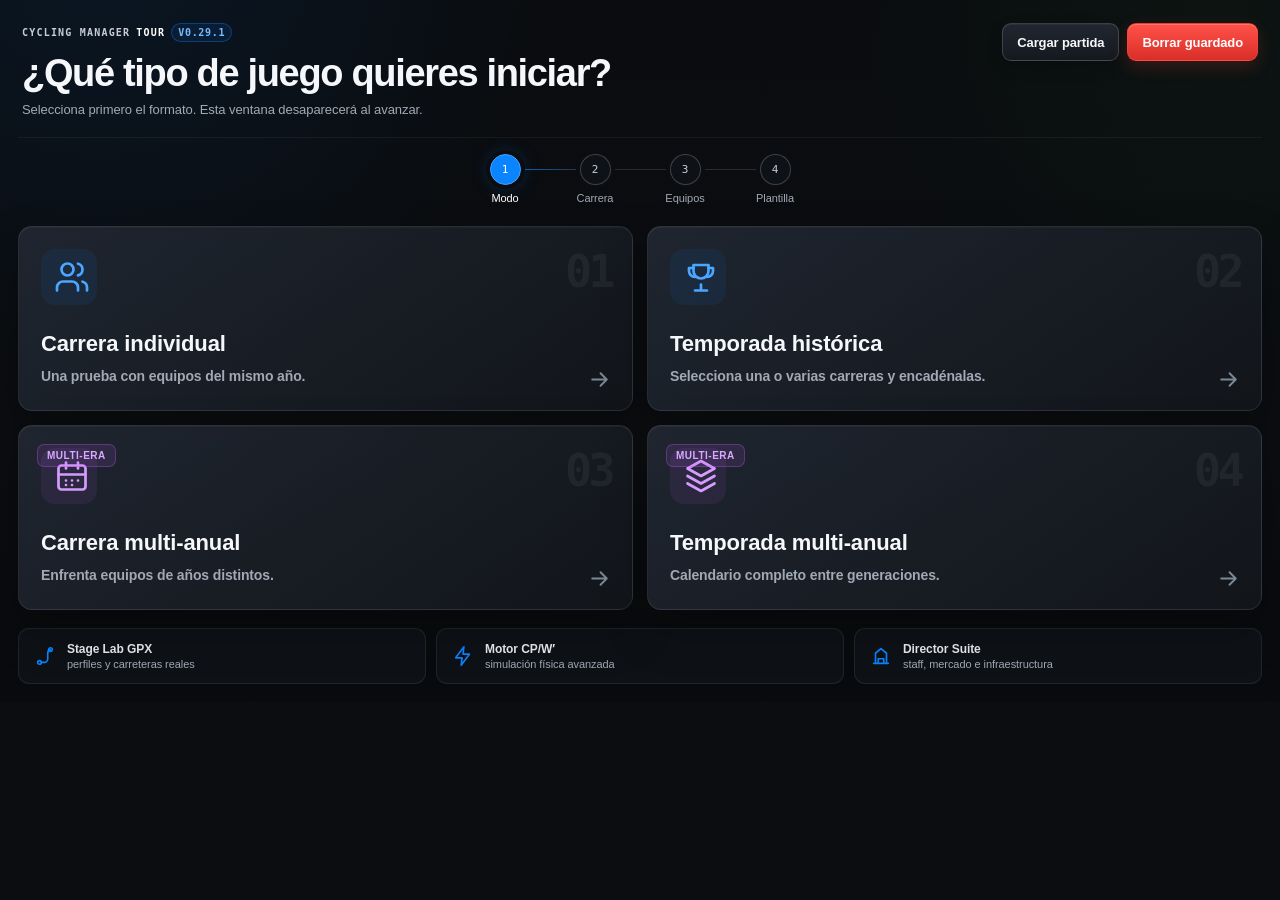
==== commit 177b5b92: "Add files via upload" ====
--- a/index.html
+++ b/index.html
@@ -4,8 +4,8 @@
   <meta charset="UTF-8" />
   <meta name="viewport" content="width=device-width, initial-scale=1.0" />
   <meta name="theme-color" content="#0b0d10" />
-  <meta name="description" content="Cycling Manager Tour v0.29 Club HQ & Sponsors con Director Suite, archivo histórico 1990-2026, Stage Lab GPX, sede, campus, patrocinios y finanzas." />
-  <title>Cycling Manager Tour v0.29 · Club HQ & Sponsors</title>
+  <meta name="description" content="Cycling Manager Tour v0.29.1 Club HQ & Sponsors con Director Suite, archivo histórico 1990-2026, Stage Lab GPX, sede, campus, patrocinios y finanzas." />
+  <title>Cycling Manager Tour v0.29.1 · Club HQ & Sponsors</title>
   <link rel="stylesheet" href="styles.css" />
   <link rel="stylesheet" href="v024.css" />
   <link rel="stylesheet" href="historical.css" />
@@ -45,6 +45,6 @@
   <script src="v027.js"></script>
   <script src="v028.js"></script>
   <script src="v029-data.js"></script>
-  <script src="v029-club.js"></script>
+  <script src="v029-club.js?v=0.29.1"></script>
 </body>
 </html>
